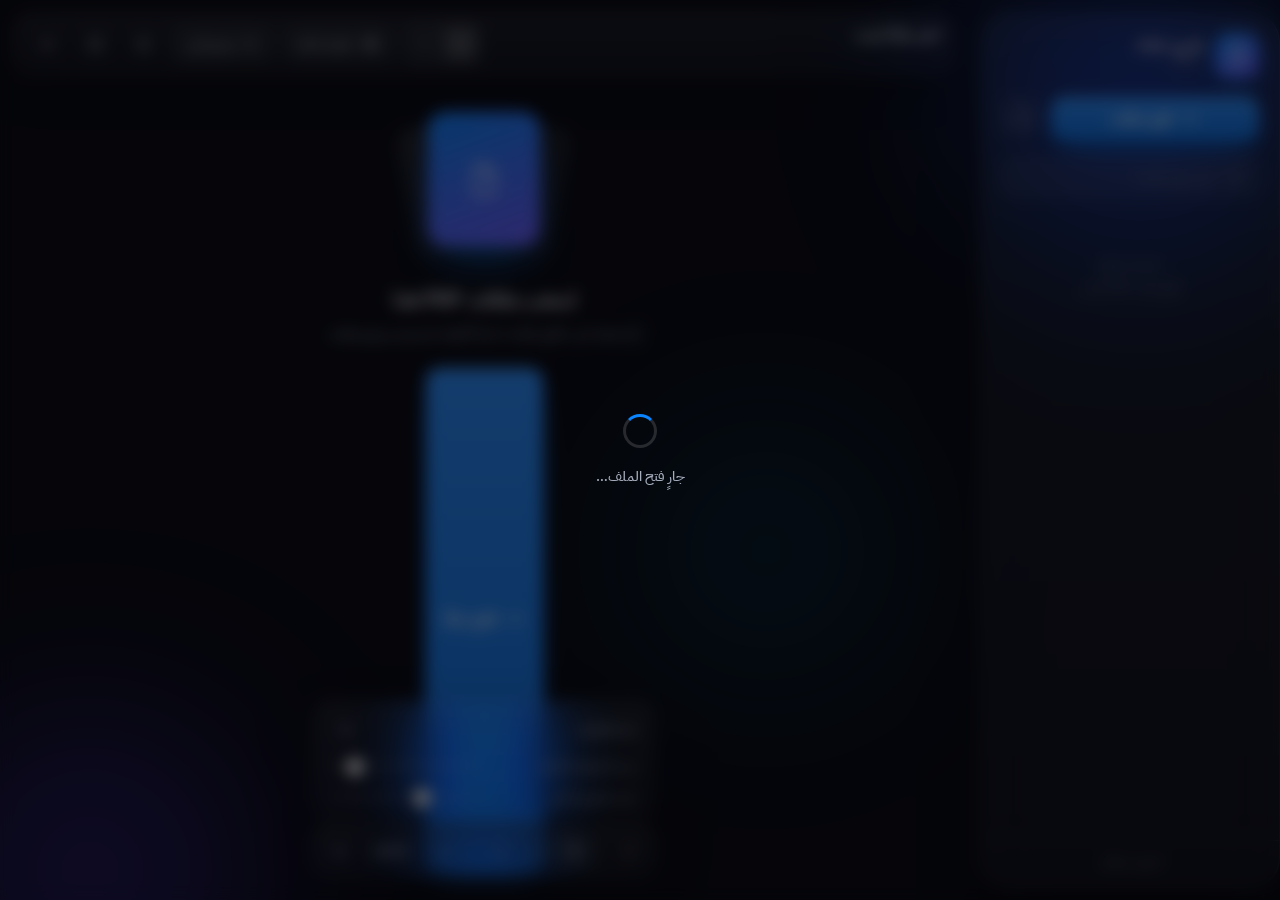
==== pdf-reader/index.html @ 6cddacda "feat: بناء قارئ PDF بتصميم iOS Co-authored-by: traeagent <traeagent@users.noreply.github.com>" ====
<!DOCTYPE html>
<html lang="ar" dir="rtl">
<head>
<meta charset="UTF-8" />
<meta name="viewport" content="width=device-width, initial-scale=1, viewport-fit=cover, maximum-scale=1" />
<meta name="theme-color" content="#05060a" />
<title>قارئ PDF</title>
<link rel="preconnect" href="https://fonts.googleapis.com" />
<link rel="preconnect" href="https://fonts.gstatic.com" crossorigin />
<link href="https://fonts.googleapis.com/css2?family=IBM+Plex+Sans+Arabic:wght@400;500;600;700&family=Inter:wght@400;500;600;700&display=swap" rel="stylesheet" />
<link rel="stylesheet" href="./styles.css" />
</head>
<body>

<div class="aurora" aria-hidden="true">
  <span class="a1"></span><span class="a2"></span><span class="a3"></span>
</div>

<div class="app" id="app">

  <!-- ============ SIDEBAR / LIBRARY ============ -->
  <aside class="sidebar glass" id="sidebar">
    <div class="side-head">
      <div class="brand">
        <div class="brand-logo" aria-hidden="true">
          <svg viewBox="0 0 24 24" fill="none"><path d="M7 3.5h6.2L18 8.3V20a1.5 1.5 0 0 1-1.5 1.5h-9A1.5 1.5 0 0 1 6 20V5a1.5 1.5 0 0 1 1-1.5Z" stroke="currentColor" stroke-width="1.5" stroke-linejoin="round"/><path d="M13 3.6V9h5.4" stroke="currentColor" stroke-width="1.5" stroke-linejoin="round"/></svg>
        </div>
        <div class="brand-txt">
          <strong>قارئ PDF</strong>
          <span>مكتبتك</span>
        </div>
      </div>
      <button class="icon-btn ghost only-mobile" id="closeSidebar" title="إغلاق">
        <svg viewBox="0 0 24 24"><path d="M6 6l12 12M18 6 6 18"/></svg>
      </button>
    </div>

    <div class="side-actions">
      <button class="btn primary" id="openBtn">
        <svg viewBox="0 0 24 24" class="i"><path d="M12 5v14M5 12h14"/></svg>
        <span>فتح ملفات</span>
      </button>
      <button class="icon-btn glass-btn" id="sampleBtn" title="ملف تجريبي">
        <svg viewBox="0 0 24 24"><path d="M12 3v3M12 18v3M4.2 4.2l2.1 2.1M17.7 17.7l2.1 2.1M3 12h3M18 12h3M4.2 19.8l2.1-2.1M17.7 6.3l2.1-2.1"/></svg>
      </button>
    </div>

    <div class="search glass-inset">
      <svg viewBox="0 0 24 24" class="i"><circle cx="11" cy="11" r="6.5"/><path d="m16 16 4 4"/></svg>
      <input id="searchInput" type="text" placeholder="ابحث في المكتبة" autocomplete="off" />
    </div>

    <div class="doc-list" id="docList"></div>

    <div class="side-foot">
      <span id="libCount">لا توجد ملفات</span>
    </div>
  </aside>

  <!-- ============ MAIN ============ -->
  <main class="main">
    <header class="topbar glass" id="topbar">
      <button class="icon-btn ghost only-mobile" id="menuBtn" title="المكتبة">
        <svg viewBox="0 0 24 24"><path d="M4 7h16M4 12h16M4 17h16"/></svg>
      </button>

      <div class="doc-head">
        <div class="doc-head-title" id="docTitle">اختر ملفًا للبدء</div>
        <div class="doc-head-sub" id="docSub">—</div>
      </div>

      <div class="top-actions">
        <div class="seg" role="group" aria-label="نمط العرض">
          <button class="seg-btn active" data-fit="width" title="ملء العرض">
            <svg viewBox="0 0 24 24"><path d="M4 8V5a1 1 0 0 1 1-1h3M20 8V5a1 1 0 0 0-1-1h-3M4 16v3a1 1 0 0 0 1 1h3M20 16v3a1 1 0 0 1-1 1h-3"/></svg>
          </button>
          <button class="seg-btn" data-fit="height" title="ملء الصفحة">
            <svg viewBox="0 0 24 24"><path d="M8 4H5a1 1 0 0 0-1 1v3M16 4h3a1 1 0 0 1 1 1v3M8 20H5a1 1 0 0 1-1-1v-3M16 20h3a1 1 0 0 0 1-1v-3"/></svg>
          </button>
        </div>

        <button class="pill-btn" id="darkPdfBtn" title="خلفية داكنة للملف">
          <svg viewBox="0 0 24 24" class="i"><path d="M12 3.5a8.5 8.5 0 1 0 0 17 8.5 8.5 0 0 0 0-17Z"/><path d="M12 3.5a8.5 8.5 0 0 0 0 17Z" fill="currentColor" stroke="none"/></svg>
          <span>خلفية داكنة</span>
        </button>

        <button class="pill-btn" id="nightBtn" title="وضع ليلي">
          <svg viewBox="0 0 24 24" class="i"><path d="M20 14.5A8 8 0 0 1 9.5 4a8 8 0 1 0 10.5 10.5Z"/></svg>
          <span>وضع ليلي</span>
        </button>

        <button class="icon-btn ghost" id="bookmarkBtn" title="إشارة مرجعية">
          <svg viewBox="0 0 24 24"><path d="M6 4.5h12v15l-6-4-6 4v-15Z"/></svg>
        </button>

        <button class="icon-btn ghost" id="panelBtn" title="الإشارات المرجعية">
          <svg viewBox="0 0 24 24"><path d="M6 4.5h12v15l-6-4-6 4v-15Z"/><path d="M4 4h2M18 4h2M4 20h2M18 20h2"/></svg>
        </button>

        <button class="icon-btn ghost" id="closeDocBtn" title="إغلاق الملف">
          <svg viewBox="0 0 24 24"><path d="M6 6l12 12M18 6 6 18"/></svg>
        </button>
      </div>
    </header>

    <section class="stage" id="stage">
      <!-- Empty state -->
      <div class="empty" id="emptyState">
        <div class="empty-art">
          <div class="glass-card c1"></div>
          <div class="glass-card c2"></div>
          <div class="glass-card c3">
            <svg viewBox="0 0 24 24"><path d="M7 3.5h6.2L18 8.3V20a1.5 1.5 0 0 1-1.5 1.5h-9A1.5 1.5 0 0 1 6 20V5a1.5 1.5 0 0 1 1-1.5Z" stroke-width="1.4" stroke-linejoin="round"/><path d="M13 3.6V9h5.4" stroke-width="1.4" stroke-linejoin="round"/></svg>
          </div>
        </div>
        <h2>اسحب ملفات PDF هنا</h2>
        <p>أو اضغط على «فتح ملفات» لتبدأ القراءة بتصميم مريح ونظيف</p>
        <button class="btn primary" id="emptyOpenBtn">
          <svg viewBox="0 0 24 24" class="i"><path d="M12 5v14M5 12h14"/></svg>
          <span>افتح ملفًا</span>
        </button>
      </div>

      <div class="pages" id="pages"></div>
    </section>

    <!-- Floating page bar -->
    <div class="pagebar glass" id="pageBar" hidden>
      <button class="icon-btn" id="prevBtn" title="السابق">
        <svg viewBox="0 0 24 24"><path d="M15 6l-6 6 6 6"/></svg>
      </button>
      <div class="page-input">
        <input id="pageInput" type="text" inputmode="numeric" value="1" />
        <span id="pageTotal">/ 1</span>
      </div>
      <button class="icon-btn" id="nextBtn" title="التالي">
        <svg viewBox="0 0 24 24"><path d="M9 6l6 6-6 6"/></svg>
      </button>
      <div class="divider"></div>
      <button class="icon-btn" id="zoomOutBtn" title="تصغير">
        <svg viewBox="0 0 24 24"><path d="M5 12h14"/></svg>
      </button>
      <button class="zoom-label" id="zoomLabel" title="إعادة الضبط">100%</button>
      <button class="icon-btn" id="zoomInBtn" title="تكبير">
        <svg viewBox="0 0 24 24"><path d="M12 5v14M5 12h14"/></svg>
      </button>
    </div>

    <!-- Reading comfort controls -->
    <div class="comfort glass" id="comfort" hidden>
      <div class="comfort-head">
        <span>راحة القراءة</span>
        <button class="icon-btn ghost" id="closeComfort" title="إغلاق" style="width:28px;height:28px">
          <svg viewBox="0 0 24 24"><path d="M6 6l12 12M18 6 6 18"/></svg>
        </button>
      </div>
      <div class="comfort-row">
        <span>شدة الخلفية الداكنة</span>
        <input type="range" id="darkRange" min="0" max="100" value="88" />
      </div>
      <div class="comfort-row">
        <span>دفء الوضع الليلي</span>
        <input type="range" id="warmRange" min="0" max="100" value="35" />
      </div>
    </div>
  </main>

  <!-- ============ MARKS PANEL ============ -->
  <aside class="panel glass" id="panel">
    <div class="panel-head">
      <div class="tabs">
        <button class="tab active" data-tab="bookmarks">
          <svg viewBox="0 0 24 24" class="i"><path d="M6 4.5h12v15l-6-4-6 4v-15Z"/></svg><span>الإشارات</span>
        </button>
        <button class="tab" data-tab="highlights">
          <svg viewBox="0 0 24 24" class="i"><path d="M4 20h16M7 16l9-9-3-3-9 9v3h3Z"/></svg><span>التظليل</span>
        </button>
      </div>
      <button class="icon-btn ghost" id="closePanel" title="إغلاق">
        <svg viewBox="0 0 24 24"><path d="M6 6l12 12M18 6 6 18"/></svg>
      </button>
    </div>
    <div class="panel-body" id="panelBody"></div>
  </aside>

</div>

<!-- Selection action bubble -->
<div class="selection-menu glass" id="selectionMenu" hidden>
  <div class="swatches" id="swatches"></div>
  <button class="sm-action" id="smHighlight">تظليل</button>
  <button class="sm-action" id="smCopy">نسخ</button>
</div>

<input type="file" id="fileInput" accept="application/pdf,.pdf" multiple hidden />

<div class="toast" id="toast" hidden></div>

<div class="scrim" id="scrim" hidden></div>

<!-- ============ LOADING ============ -->
<div class="loader" id="loader" hidden>
  <div class="spinner"></div>
  <span id="loaderText">جارٍ فتح الملف…</span>
</div>

<script src="./vendor/pdf.min.js"></script>
<script type="module" src="./js/app.js"></script>
</body>
</html>
---- pdf-reader/styles.css ----
/* ============================================================
   قارئ PDF — تصميم دارك بأسلوب iOS (Liquid Glass)
   ============================================================ */

:root{
  --bg:#05060a;
  --bg-soft:#0a0c12;

  --glass:rgba(255,255,255,.055);
  --glass-2:rgba(255,255,255,.085);
  --glass-3:rgba(255,255,255,.12);
  --stroke:rgba(255,255,255,.09);
  --stroke-2:rgba(255,255,255,.16);

  --text:#f3f5f9;
  --text-2:#a6adbc;
  --text-3:#6d7484;

  --accent:#0a84ff;
  --accent-2:#6a5cff;
  --accent-soft:rgba(10,132,255,.16);

  --r-xl:30px;
  --r-lg:22px;
  --r-md:16px;
  --r-sm:11px;

  --shadow-lg:0 30px 70px -20px rgba(0,0,0,.75);
  --shadow-md:0 18px 44px -16px rgba(0,0,0,.7);
  --shadow-sm:0 8px 22px -10px rgba(0,0,0,.6);

  --ui:"IBM Plex Sans Arabic","SF Arabic","Inter",-apple-system,BlinkMacSystemFont,"Segoe UI",system-ui,sans-serif;

  --ease:cubic-bezier(.32,.72,0,1);
}

*{box-sizing:border-box;margin:0;padding:0}
html,body{height:100%}
body{
  font-family:var(--ui);
  color:var(--text);
  background:var(--bg);
  overflow:hidden;
  -webkit-font-smoothing:antialiased;
  text-rendering:optimizeLegibility;
}
button{font-family:inherit;color:inherit;border:0;background:none;cursor:pointer}
input{font-family:inherit}
svg{width:20px;height:20px;fill:none;stroke:currentColor;stroke-width:1.8;stroke-linecap:round;stroke-linejoin:round}

/* ---------- ambient aurora ---------- */
.aurora{position:fixed;inset:0;z-index:0;overflow:hidden;pointer-events:none}
.aurora span{position:absolute;border-radius:50%;filter:blur(90px);opacity:.5}
.aurora .a1{width:520px;height:520px;top:-180px;right:-120px;background:radial-gradient(circle,#1d5cff,transparent 65%)}
.aurora .a2{width:460px;height:460px;bottom:-200px;left:-140px;background:radial-gradient(circle,#5a3bff,transparent 65%)}
.aurora .a3{width:380px;height:380px;top:40%;left:45%;background:radial-gradient(circle,#00c2ff,transparent 68%);opacity:.22}

/* ---------- glass primitives ---------- */
.glass{
  background:linear-gradient(180deg,rgba(255,255,255,.075),rgba(255,255,255,.035));
  -webkit-backdrop-filter:blur(34px) saturate(180%);
  backdrop-filter:blur(34px) saturate(180%);
  border:1px solid var(--stroke);
}
.glass-inset{
  background:rgba(255,255,255,.05);
  border:1px solid var(--stroke);
}

/* ---------- app shell ---------- */
.app{
  position:relative;z-index:1;
  display:grid;
  grid-template-columns:312px 1fr 0px;
  height:100dvh;
  gap:0;
  transition:grid-template-columns .5s var(--ease);
}
.app.panel-open{grid-template-columns:312px 1fr 340px}

/* ============ SIDEBAR ============ */
.sidebar{
  display:flex;flex-direction:column;
  margin:12px 0 12px 12px;
  border-radius:var(--r-xl);
  box-shadow:var(--shadow-lg);
  overflow:hidden;
  min-height:0;
}
.side-head{display:flex;align-items:center;justify-content:space-between;padding:20px 20px 12px}
.brand{display:flex;align-items:center;gap:12px}
.brand-logo{
  width:44px;height:44px;border-radius:14px;display:grid;place-items:center;
  background:linear-gradient(150deg,var(--accent),var(--accent-2));
  box-shadow:0 10px 24px -8px rgba(10,132,255,.7), inset 0 1px 0 rgba(255,255,255,.35);
  color:#fff;flex:none;
}
.brand-logo svg{width:24px;height:24px;stroke-width:1.6}
.brand-txt{display:flex;flex-direction:column;line-height:1.15}
.brand-txt strong{font-size:16px;font-weight:600;letter-spacing:.2px}
.brand-txt span{font-size:12px;color:var(--text-3);margin-top:2px}

.side-actions{display:flex;gap:10px;padding:8px 20px 12px}
.btn{
  display:inline-flex;align-items:center;justify-content:center;gap:9px;
  height:44px;padding:0 18px;border-radius:14px;font-size:14.5px;font-weight:600;
  transition:transform .18s var(--ease),filter .18s var(--ease),background .18s;
  white-space:nowrap;
}
.btn .i{width:18px;height:18px;stroke-width:2.1}
.btn.primary{
  flex:1;color:#fff;
  background:linear-gradient(180deg,#2a90ff,#0a6fe0);
  box-shadow:0 12px 26px -12px rgba(10,132,255,.9), inset 0 1px 0 rgba(255,255,255,.35);
}
.btn.primary:hover{filter:brightness(1.08)}
.btn.primary:active{transform:scale(.97)}
.icon-btn{
  width:40px;height:40px;border-radius:12px;display:grid;place-items:center;flex:none;
  color:var(--text-2);transition:background .18s,color .18s,transform .18s var(--ease);
}
.icon-btn svg{width:19px;height:19px}
.icon-btn:hover{background:var(--glass-2);color:var(--text)}
.icon-btn:active{transform:scale(.92)}
.icon-btn.ghost{color:var(--text-2)}
.icon-btn.on{background:var(--glass-2)}
.icon-btn.on svg{fill:currentColor}
.glass-btn{background:var(--glass);border:1px solid var(--stroke)}

.search{
  display:flex;align-items:center;gap:10px;
  margin:2px 20px 12px;height:42px;padding:0 14px;border-radius:14px;
  color:var(--text-3);
}
.search svg{width:18px;height:18px;flex:none}
.search input{
  flex:1;background:none;border:0;outline:none;color:var(--text);font-size:14px;
}
.search input::placeholder{color:var(--text-3)}

.doc-list{flex:1;overflow-y:auto;padding:4px 12px 12px;min-height:0}
.lib-empty{
  text-align:center;color:var(--text-3);font-size:13px;
  padding:40px 20px;line-height:1.8;
}
.doc-item{
  display:flex;gap:12px;align-items:center;
  padding:10px;border-radius:16px;cursor:pointer;position:relative;
  transition:background .18s var(--ease);
}
.doc-item:hover{background:var(--glass)}
.doc-item.active{background:var(--accent-soft);box-shadow:inset 0 0 0 1px rgba(10,132,255,.35)}
.doc-thumb{
  width:46px;height:60px;border-radius:9px;flex:none;overflow:hidden;
  background:#14171e;border:1px solid var(--stroke);
  display:grid;place-items:center;color:var(--text-3);
  box-shadow:var(--shadow-sm);
}
.doc-thumb img{width:100%;height:100%;object-fit:cover;display:block}
.doc-thumb svg{width:20px;height:20px}
.doc-meta{flex:1;min-width:0}
.doc-name{
  font-size:13.5px;font-weight:600;line-height:1.35;
  display:-webkit-box;-webkit-line-clamp:2;-webkit-box-orient:vertical;overflow:hidden;
  word-break:break-word;
}
.doc-sub{font-size:11.5px;color:var(--text-3);margin-top:3px;display:flex;gap:8px}
.doc-del{
  width:30px;height:30px;border-radius:9px;display:grid;place-items:center;
  color:var(--text-3);opacity:0;transition:opacity .18s,background .18s,color .18s;flex:none;
}
.doc-del svg{width:16px;height:16px}
.doc-item:hover .doc-del{opacity:1}
.doc-del:hover{background:rgba(255,69,58,.16);color:#ff6b61}

.side-foot{
  padding:12px 20px 16px;border-top:1px solid var(--stroke);
  font-size:12px;color:var(--text-3);text-align:center;
}

/* ============ MAIN ============ */
.main{position:relative;display:flex;flex-direction:column;min-width:0;min-height:0}

.topbar{
  display:flex;align-items:center;gap:14px;
  margin:12px 12px 0;padding:10px 14px;border-radius:var(--r-lg);
  box-shadow:var(--shadow-md);
}
.doc-head{flex:1;min-width:0}
.doc-head-title{
  font-size:14.5px;font-weight:600;white-space:nowrap;overflow:hidden;text-overflow:ellipsis;
}
.doc-head-sub{font-size:11.5px;color:var(--text-3);margin-top:2px}
.top-actions{display:flex;align-items:center;gap:8px}

.seg{
  display:flex;gap:2px;padding:3px;border-radius:12px;
  background:rgba(255,255,255,.05);border:1px solid var(--stroke);
}
.seg-btn{
  width:34px;height:34px;border-radius:9px;display:grid;place-items:center;color:var(--text-3);
  transition:background .2s var(--ease),color .2s;
}
.seg-btn svg{width:17px;height:17px}
.seg-btn:hover{color:var(--text)}
.seg-btn.active{background:var(--glass-3);color:var(--text);box-shadow:inset 0 1px 0 rgba(255,255,255,.15)}

.pill-btn{
  display:inline-flex;align-items:center;gap:8px;height:36px;padding:0 14px;border-radius:12px;
  font-size:13px;font-weight:600;color:var(--text-2);
  background:rgba(255,255,255,.05);border:1px solid var(--stroke);
  transition:all .2s var(--ease);white-space:nowrap;
}
.pill-btn .i{width:16px;height:16px}
.pill-btn:hover{color:var(--text);background:var(--glass-2)}
.pill-btn.on{
  color:#fff;background:linear-gradient(180deg,#2a90ff,#0a6fe0);
  border-color:transparent;box-shadow:0 10px 22px -10px rgba(10,132,255,.9);
}

/* ============ STAGE ============ */
.stage{
  flex:1;position:relative;overflow-y:auto;overflow-x:hidden;
  padding:22px 24px 120px;
  scroll-behavior:smooth;
  min-height:0;
}
.stage::-webkit-scrollbar{width:12px}
.stage::-webkit-scrollbar-thumb{background:rgba(255,255,255,.12);border:4px solid transparent;background-clip:content-box;border-radius:8px}
.stage::-webkit-scrollbar-thumb:hover{background:rgba(255,255,255,.2);background-clip:content-box}

/* empty */
.empty{
  position:absolute;inset:0;display:flex;flex-direction:column;align-items:center;justify-content:center;
  gap:8px;text-align:center;padding:30px;pointer-events:none;
}
.empty .empty-art{position:relative;width:180px;height:150px;margin-bottom:12px}
.glass-card{position:absolute;border-radius:18px;border:1px solid var(--stroke-2)}
.empty-art .c1{width:110px;height:130px;left:12px;top:14px;transform:rotate(-11deg);background:linear-gradient(180deg,rgba(255,255,255,.10),rgba(255,255,255,.03));backdrop-filter:blur(10px)}
.empty-art .c2{width:110px;height:130px;right:12px;top:14px;transform:rotate(11deg);background:linear-gradient(180deg,rgba(255,255,255,.07),rgba(255,255,255,.02));backdrop-filter:blur(10px)}
.empty-art .c3{
  width:112px;height:134px;left:50%;top:6px;margin-left:-56px;
  display:grid;place-items:center;color:#fff;
  background:linear-gradient(160deg,var(--accent),var(--accent-2));
  box-shadow:0 20px 40px -14px rgba(10,132,255,.75);
}
.empty-art .c3 svg{width:38px;height:38px;stroke-width:1.4}
.empty h2{font-size:20px;font-weight:700;margin-top:8px}
.empty p{font-size:14px;color:var(--text-2);max-width:340px;line-height:1.7}
.empty .btn{pointer-events:auto;margin-top:14px}
.empty.dragover .empty-art{transform:scale(1.05)}
.stage.dragover::after{
  content:"أفلت الملفات للفتح";position:absolute;inset:12px;border-radius:26px;
  border:2px dashed rgba(10,132,255,.6);background:rgba(10,132,255,.08);
  display:grid;place-items:center;font-size:17px;font-weight:700;color:#7fbaff;z-index:5;
}

/* pages */
.pages{display:flex;flex-direction:column;align-items:center;gap:26px}

.page{
  position:relative;
  border-radius:14px;
  background:#fff;
  box-shadow:0 24px 60px -18px rgba(0,0,0,.85), 0 2px 0 rgba(255,255,255,.04);
  overflow:hidden;
  transition:filter .4s var(--ease), box-shadow .3s;
}
.page.dark-mode{background:#0d0f14}
.page-canvas-wrap{position:absolute;inset:0;transition:filter .35s var(--ease),background .35s}
.page.dark-mode .page-canvas-wrap{
  filter:invert(1) hue-rotate(180deg) brightness(1.02) contrast(.96);
}
.page.night .page-canvas-wrap{
  filter:none;
}
.page canvas{display:block;width:100%;height:100%}
.page-placeholder{
  position:absolute;inset:0;display:grid;place-items:center;color:#8b94a6;
  background:linear-gradient(180deg,#10131a,#0b0e14);
}
.page-placeholder .spinner{width:26px;height:26px;border-width:2.5px}

.textLayer{
  position:absolute;inset:0;overflow:hidden;line-height:1;
  text-size-adjust:none;-moz-text-size-adjust:none;
  forced-color-adjust:none;opacity:.999;
  z-index:2;
}
.textLayer span,.textLayer br{
  color:transparent;position:absolute;white-space:pre;cursor:text;
  transform-origin:0 0;
}
.textLayer ::selection{background:rgba(10,132,255,.55)}
.textLayer ::-moz-selection{background:rgba(10,132,255,.55)}

.hlLayer{position:absolute;inset:0;z-index:1;pointer-events:none}
.hl{position:absolute;border-radius:2px;mix-blend-mode:multiply;opacity:.42;transition:opacity .3s}
.page.dark-mode .hl{mix-blend-mode:screen;opacity:.34}
.hl.flash{animation:hlflash 1.3s var(--ease)}
@keyframes hlflash{0%,100%{opacity:.42}25%,60%{opacity:.95}}

/* ============ PAGE BAR ============ */
.pagebar{
  position:absolute;bottom:22px;left:50%;transform:translateX(-50%);
  display:flex;align-items:center;gap:6px;padding:7px;border-radius:18px;
  box-shadow:var(--shadow-lg);z-index:20;
}
.pagebar.slide{animation:slideUp .5s var(--ease)}
@keyframes slideUp{from{opacity:0;transform:translate(-50%,26px)}to{opacity:1;transform:translate(-50%,0)}}
.pagebar .icon-btn{width:38px;height:38px;border-radius:12px;color:var(--text-2)}
.pagebar .icon-btn:hover{background:var(--glass-2)}
.page-input{display:flex;align-items:center;gap:4px;padding:0 8px;font-size:14px;color:var(--text-3)}
.page-input input{
  width:42px;text-align:center;background:rgba(255,255,255,.06);border:1px solid var(--stroke);
  border-radius:9px;height:32px;color:var(--text);font-size:14px;font-weight:600;outline:none;
}
.page-input input:focus{border-color:rgba(10,132,255,.7);background:rgba(10,132,255,.12)}
.pagebar .divider{width:1px;height:22px;background:var(--stroke);margin:0 4px}
.zoom-label{
  min-width:52px;height:34px;border-radius:10px;font-size:13px;font-weight:600;color:var(--text-2);
  transition:background .18s,color .18s;
}
.zoom-label:hover{background:var(--glass-2);color:var(--text)}

/* ============ COMFORT ============ */
.comfort{
  position:absolute;bottom:78px;left:50%;transform:translateX(-50%);
  width:340px;padding:14px 16px;border-radius:18px;box-shadow:var(--shadow-lg);z-index:19;
  display:flex;flex-direction:column;gap:12px;
  animation:slideUp .4s var(--ease);
}
.comfort-head{display:flex;align-items:center;justify-content:space-between;font-size:12.5px;font-weight:600;color:var(--text-2);margin-bottom:2px}
.comfort-row{display:flex;align-items:center;gap:12px;font-size:12.5px;color:var(--text-2)}
.comfort-row span{white-space:nowrap;min-width:150px}
input[type=range]{
  -webkit-appearance:none;appearance:none;flex:1;height:5px;border-radius:5px;
  background:rgba(255,255,255,.14);outline:none;
}
input[type=range]::-webkit-slider-thumb{
  -webkit-appearance:none;width:18px;height:18px;border-radius:50%;
  background:#fff;box-shadow:0 2px 8px rgba(0,0,0,.5);cursor:pointer;
}

/* ============ PANEL ============ */
.panel{
  margin:12px 12px 12px 0;border-radius:var(--r-xl);box-shadow:var(--shadow-lg);
  display:flex;flex-direction:column;overflow:hidden;
  opacity:0;pointer-events:none;transform:translateX(20px);
  transition:opacity .4s var(--ease),transform .45s var(--ease);
  min-height:0;
}
.app.panel-open .panel{opacity:1;pointer-events:auto;transform:none}
.panel-head{display:flex;align-items:center;gap:10px;padding:18px 16px 12px}
.tabs{display:flex;gap:4px;flex:1;padding:4px;border-radius:14px;background:rgba(255,255,255,.05);border:1px solid var(--stroke)}
.tab{
  flex:1;display:flex;align-items:center;justify-content:center;gap:7px;height:36px;border-radius:10px;
  font-size:13px;font-weight:600;color:var(--text-3);transition:all .22s var(--ease);
}
.tab .i{width:15px;height:15px}
.tab.active{background:var(--glass-3);color:var(--text);box-shadow:inset 0 1px 0 rgba(255,255,255,.15)}
.panel-body{flex:1;overflow-y:auto;padding:4px 12px 14px;min-height:0}
.panel-empty{text-align:center;color:var(--text-3);font-size:13px;padding:46px 20px;line-height:1.9}
.mark-item{
  display:flex;gap:12px;padding:12px;border-radius:15px;cursor:pointer;position:relative;
  transition:background .18s var(--ease);
}
.mark-item:hover{background:var(--glass)}
.mark-badge{
  width:40px;height:40px;border-radius:12px;flex:none;display:grid;place-items:center;
  background:rgba(255,255,255,.06);border:1px solid var(--stroke);color:var(--text-2);
}
.mark-badge svg{width:17px;height:17px}
.mark-badge.dot{border-radius:12px}
.mark-body{flex:1;min-width:0}
.mark-title{font-size:13px;font-weight:600}
.mark-text{font-size:12px;color:var(--text-2);margin-top:3px;line-height:1.55;
  display:-webkit-box;-webkit-line-clamp:3;-webkit-box-orient:vertical;overflow:hidden}
.mark-sub{font-size:11px;color:var(--text-3);margin-top:5px}
.mark-del{position:absolute;top:10px;left:10px;width:28px;height:28px;border-radius:9px;display:grid;place-items:center;color:var(--text-3);opacity:0;transition:.18s}
.mark-item:hover .mark-del{opacity:1}
.mark-del:hover{background:rgba(255,69,58,.16);color:#ff6b61}
.mark-del svg{width:15px;height:15px}

/* ============ SELECTION MENU ============ */
.selection-menu{
  position:fixed;z-index:50;display:flex;align-items:center;gap:6px;
  padding:7px;border-radius:16px;box-shadow:var(--shadow-lg);
  animation:pop .22s var(--ease);
}
@keyframes pop{from{opacity:0;transform:scale(.9)}to{opacity:1;transform:scale(1)}}
.swatches{display:flex;gap:6px;padding:0 4px}
.swatch{width:24px;height:24px;border-radius:50%;border:2px solid transparent;transition:transform .18s var(--ease)}
.swatch:hover{transform:scale(1.14)}
.swatch.sel{border-color:#fff;box-shadow:0 0 0 2px rgba(0,0,0,.35)}
.sm-action{
  height:34px;padding:0 13px;border-radius:11px;font-size:13px;font-weight:600;color:var(--text);
  background:var(--glass-2);transition:background .18s;
}
.sm-action:hover{background:var(--glass-3)}
.sm-action.primary{color:#fff;background:linear-gradient(180deg,#2a90ff,#0a6fe0)}

/* ============ TOAST / LOADER / SCRIM ============ */
.toast{
  position:fixed;bottom:28px;left:50%;transform:translateX(-50%) translateY(12px);
  padding:12px 20px;border-radius:14px;font-size:13.5px;font-weight:600;z-index:80;
  background:rgba(28,30,38,.92);border:1px solid var(--stroke-2);
  -webkit-backdrop-filter:blur(24px);backdrop-filter:blur(24px);
  box-shadow:var(--shadow-lg);opacity:0;transition:opacity .3s,transform .3s var(--ease);
}
.toast.show{opacity:1;transform:translateX(-50%)}
.loader{
  position:fixed;inset:0;z-index:90;display:flex;flex-direction:column;align-items:center;justify-content:center;gap:18px;
  background:rgba(5,6,10,.6);-webkit-backdrop-filter:blur(8px);backdrop-filter:blur(8px);
}
.loader span{font-size:14px;color:var(--text-2);font-weight:500}
.spinner{
  width:34px;height:34px;border-radius:50%;
  border:3px solid rgba(255,255,255,.14);border-top-color:var(--accent);
  animation:spin .8s linear infinite;
}
@keyframes spin{to{transform:rotate(360deg)}}
.scrim{position:fixed;inset:0;z-index:30;background:rgba(0,0,0,.5);-webkit-backdrop-filter:blur(2px);backdrop-filter:blur(2px)}
@media (min-width:1081px){.scrim{display:none!important}}

/* ============ RESPONSIVE ============ */
.only-mobile{display:none}

@media (max-width:1080px){
  .app{grid-template-columns:1fr}
  .app.panel-open{grid-template-columns:1fr}
  .sidebar{
    position:fixed;z-index:60;top:0;bottom:0;right:0;width:300px;margin:12px;
    transform:translateX(110%);transition:transform .45s var(--ease);
  }
  .app.side-open .sidebar{transform:none}
  .panel{
    position:fixed;z-index:60;top:0;bottom:0;left:0;width:320px;margin:12px;
    transform:translateX(-110%);
  }
  .app.panel-open .panel{transform:none;opacity:1;pointer-events:auto}
  .only-mobile{display:grid}
  .pill-btn span{display:none}
  .pill-btn{padding:0 10px}
  .stage{padding:16px 12px 130px}
}
@media (max-width:640px){
  .doc-head-sub{display:none}
  .topbar{gap:8px;padding:8px 10px}
  .comfort{width:calc(100vw - 24px)}
  .empty h2{font-size:18px}
  .comfort-row span{min-width:120px;font-size:12px}
}
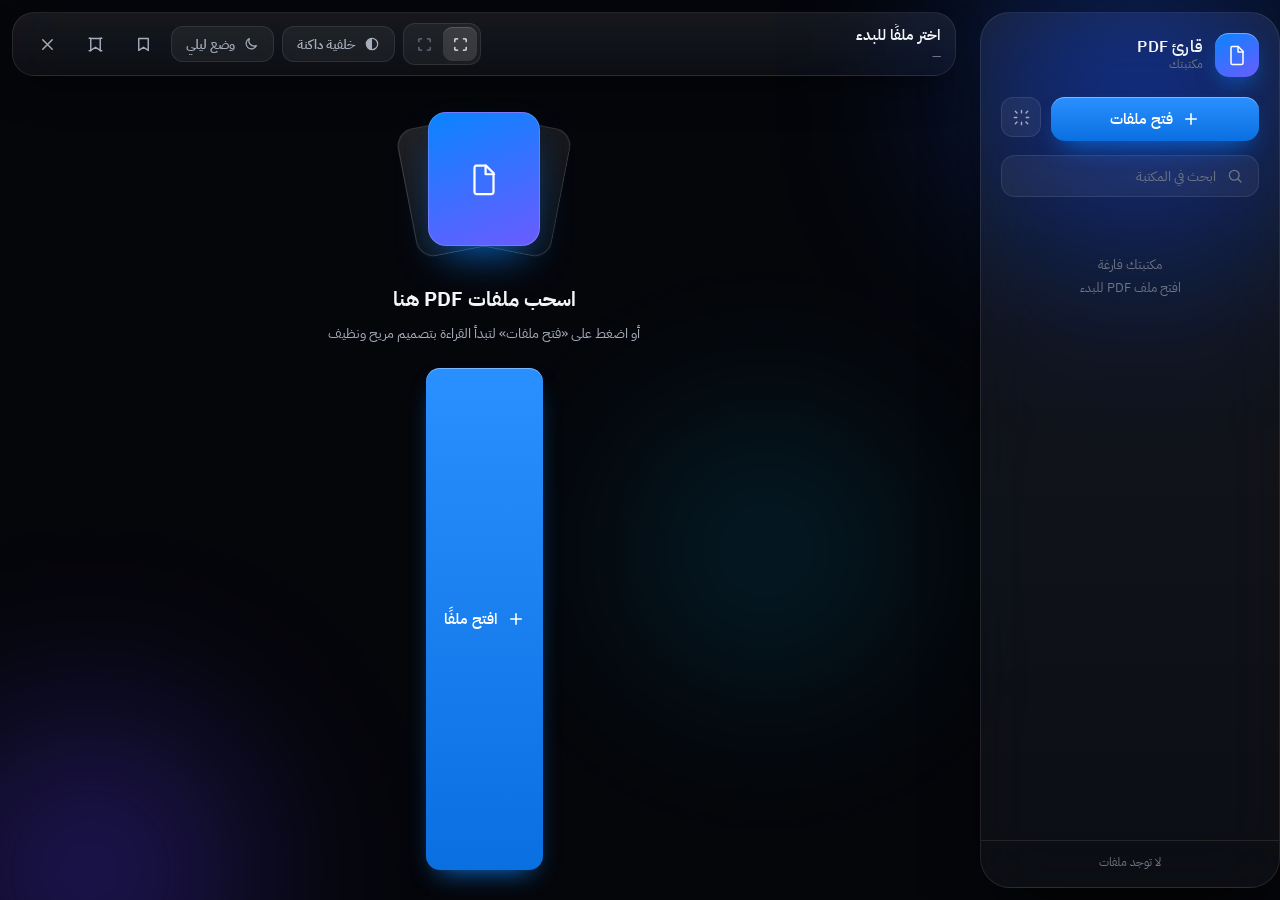
==== commit 8ac8c681: "feat: بناء قارئ PDF بتصميم iOS Co-authored-by: traeagent <traeagent@users.noreply.github.com>" ====
--- a/pdf-reader/index.html
+++ b/pdf-reader/index.html
@@ -36,10 +36,11 @@
     </div>
 
     <div class="side-actions">
-      <button class="btn primary" id="openBtn">
+      <label class="btn primary file-btn" id="openBtn">
         <svg viewBox="0 0 24 24" class="i"><path d="M12 5v14M5 12h14"/></svg>
         <span>فتح ملفات</span>
-      </button>
+        <input type="file" class="file-input" accept="application/pdf,.pdf" multiple />
+      </label>
       <button class="icon-btn glass-btn" id="sampleBtn" title="ملف تجريبي">
         <svg viewBox="0 0 24 24"><path d="M12 3v3M12 18v3M4.2 4.2l2.1 2.1M17.7 17.7l2.1 2.1M3 12h3M18 12h3M4.2 19.8l2.1-2.1M17.7 6.3l2.1-2.1"/></svg>
       </button>
@@ -115,10 +116,11 @@
         </div>
         <h2>اسحب ملفات PDF هنا</h2>
         <p>أو اضغط على «فتح ملفات» لتبدأ القراءة بتصميم مريح ونظيف</p>
-        <button class="btn primary" id="emptyOpenBtn">
+        <label class="btn primary file-btn" id="emptyOpenBtn">
           <svg viewBox="0 0 24 24" class="i"><path d="M12 5v14M5 12h14"/></svg>
           <span>افتح ملفًا</span>
-        </button>
+          <input type="file" class="file-input" accept="application/pdf,.pdf" multiple />
+        </label>
       </div>
 
       <div class="pages" id="pages"></div>
@@ -192,8 +194,6 @@
   <button class="sm-action" id="smCopy">نسخ</button>
 </div>
 
-<input type="file" id="fileInput" accept="application/pdf,.pdf" multiple hidden />
-
 <div class="toast" id="toast" hidden></div>
 
 <div class="scrim" id="scrim" hidden></div>
--- a/pdf-reader/styles.css
+++ b/pdf-reader/styles.css
@@ -35,6 +35,8 @@
 }
 
 *{box-sizing:border-box;margin:0;padding:0}
+/* مهم: قاعدة المصمّم (display) تتغلّب على خاصية hidden، لذا نفرض الإخفاء */
+[hidden]{display:none!important}
 html,body{height:100%}
 body{
   font-family:var(--ui);
@@ -115,6 +117,13 @@
 }
 .btn.primary:hover{filter:brightness(1.08)}
 .btn.primary:active{transform:scale(.97)}
+
+/* زرّ فتح الملفات: مُدخل ملفات شفاف يغطّي الزر لضمان فتح نافذة الاختيار في كل البيئات */
+.file-btn{position:relative;overflow:hidden}
+.file-btn .file-input{
+  position:absolute;inset:0;width:100%;height:100%;
+  opacity:0;cursor:pointer;font-size:0;
+}
 .icon-btn{
   width:40px;height:40px;border-radius:12px;display:grid;place-items:center;flex:none;
   color:var(--text-2);transition:background .18s,color .18s,transform .18s var(--ease);
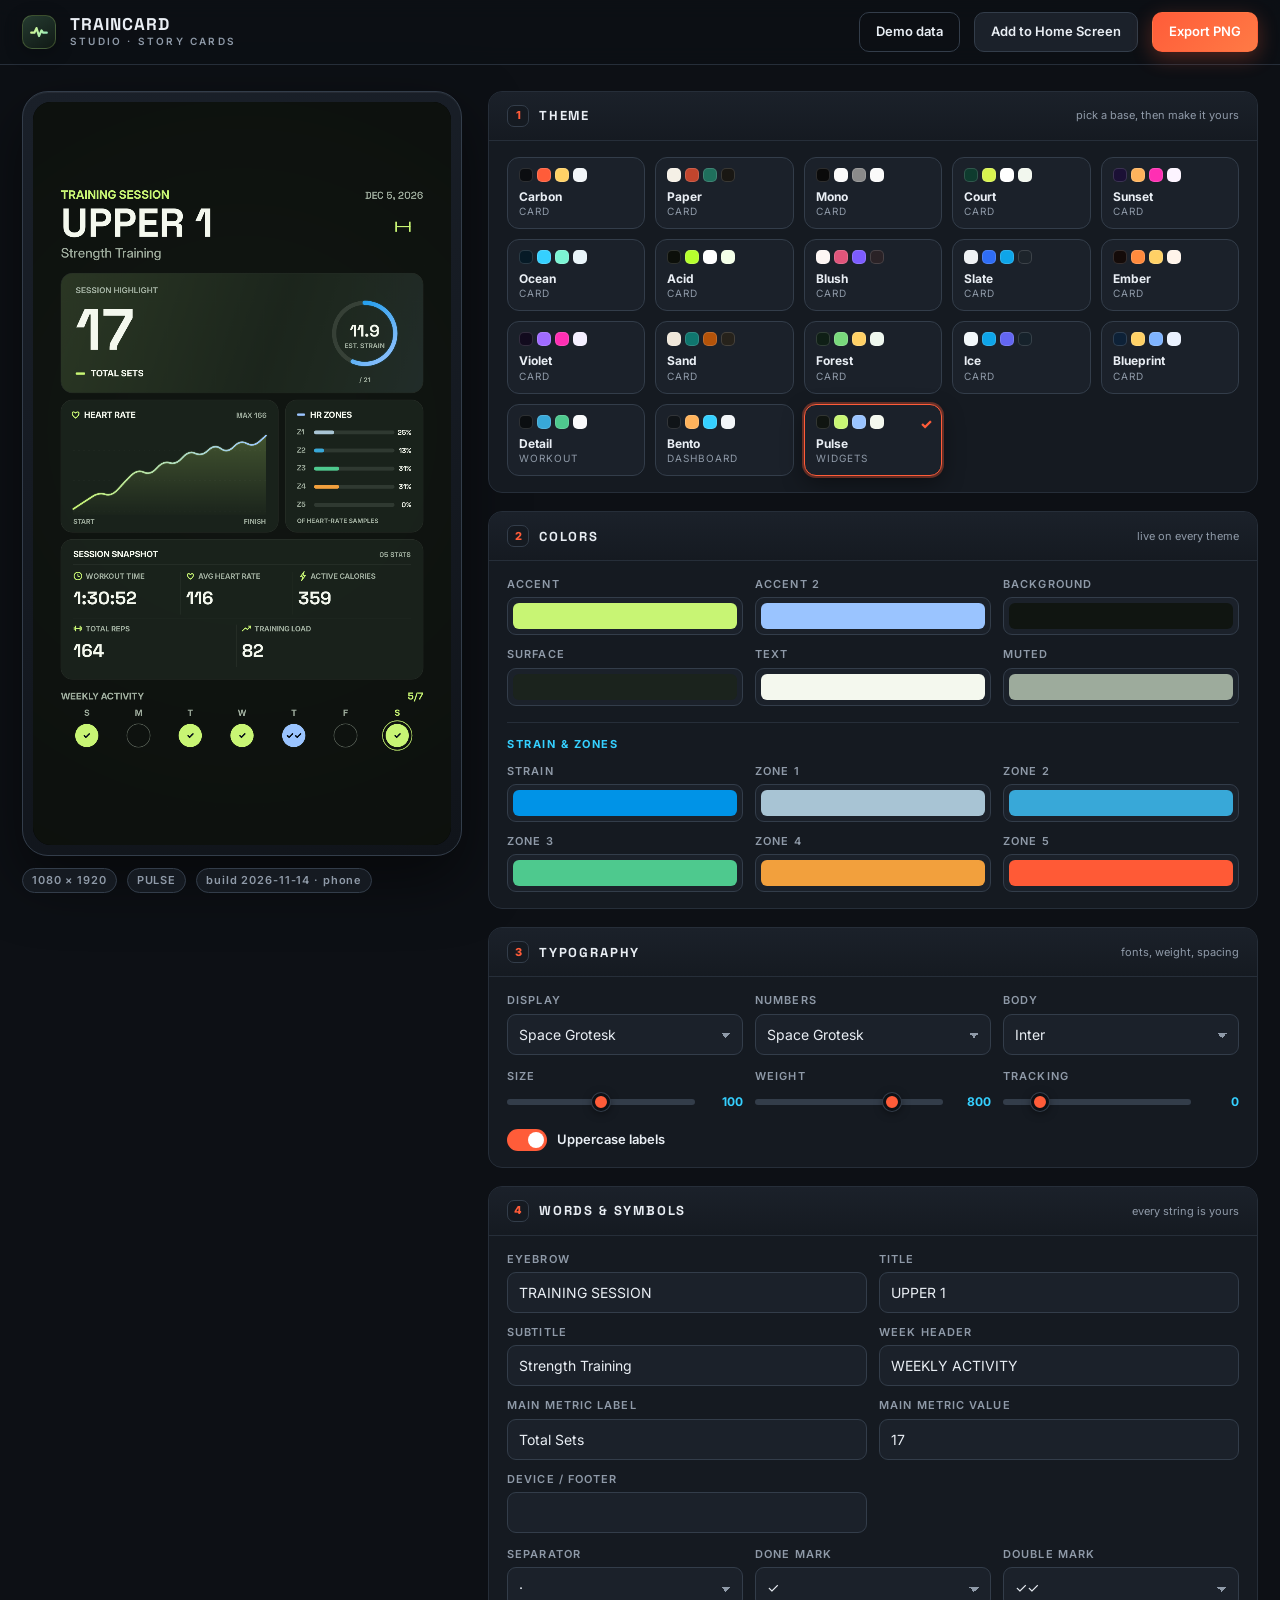
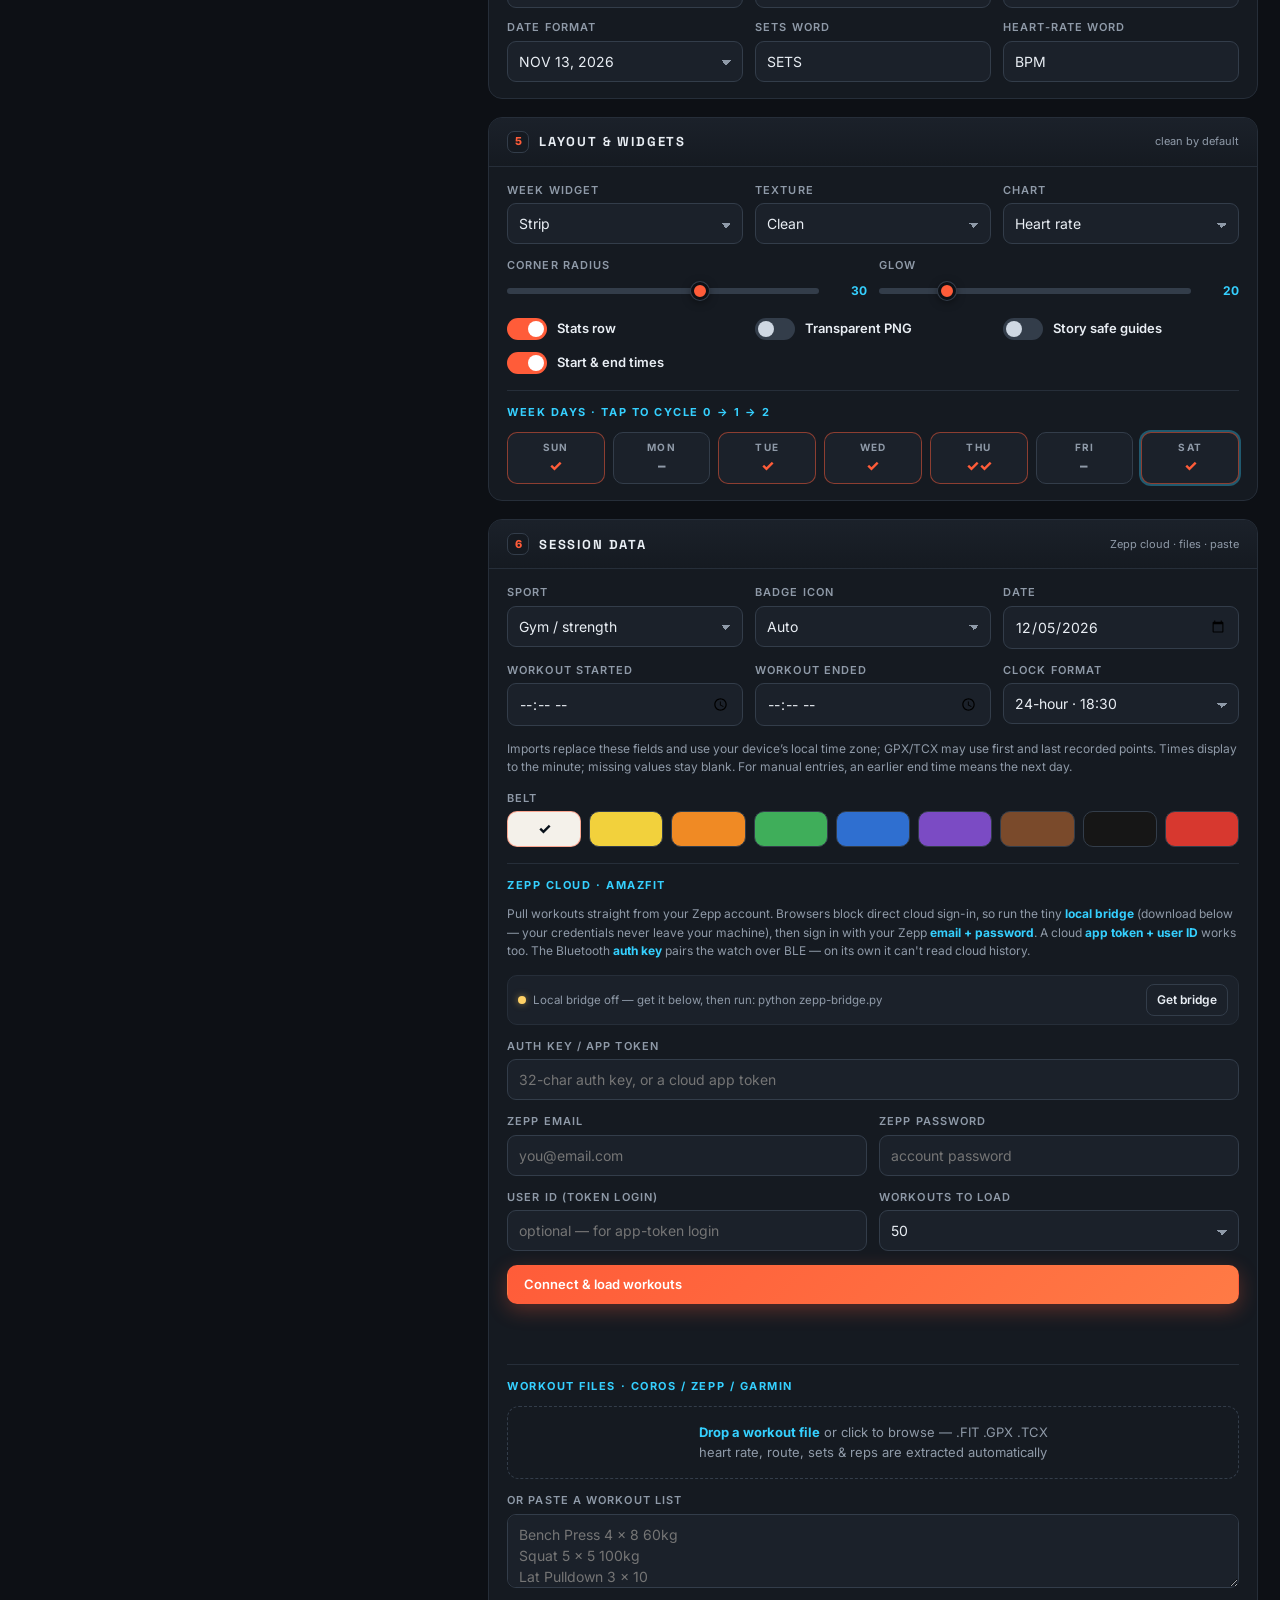
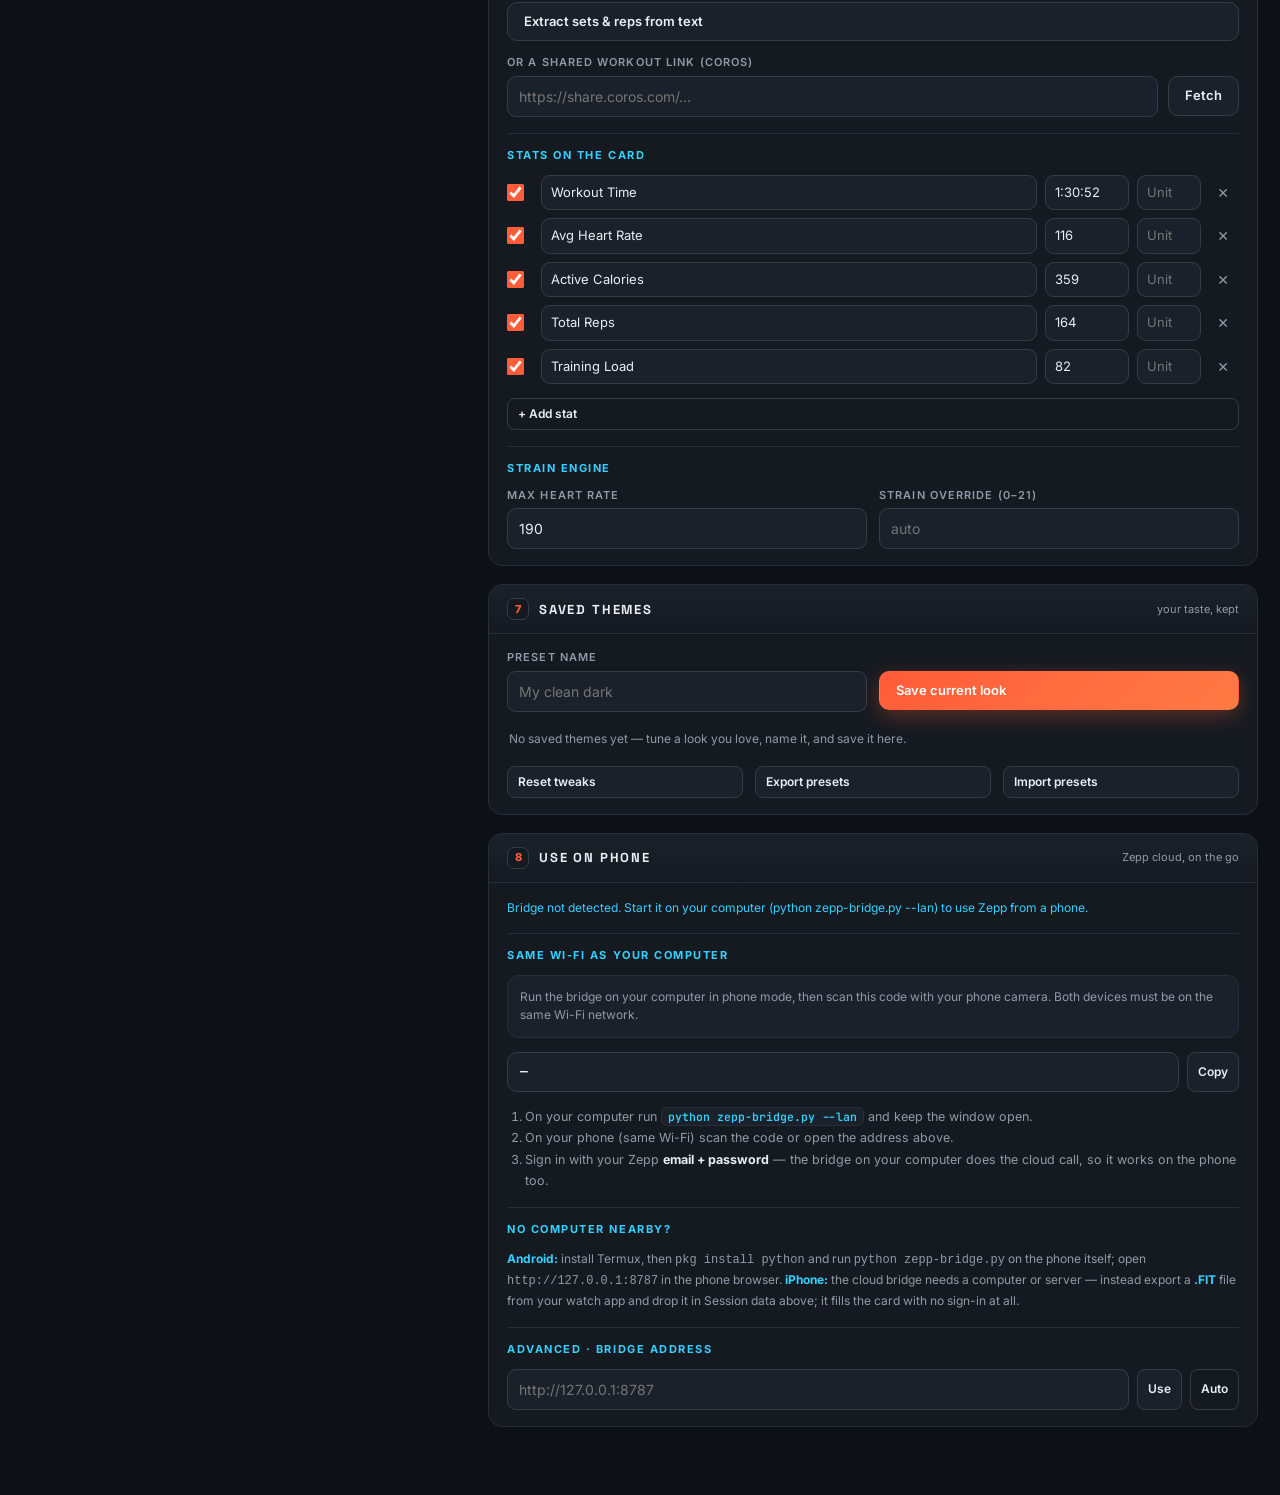
==== commit 893aed31: "chore: pre-termination backup Co-authored-by: traeagent <traeagent@users.noreply.github.com>" ====
--- a/pdf-reader/index.html
+++ b/pdf-reader/index.html
@@ -1,210 +1,4020 @@
 <!DOCTYPE html>
-<html lang="ar" dir="rtl">
+<html lang="en">
 <head>
-<meta charset="UTF-8" />
-<meta name="viewport" content="width=device-width, initial-scale=1, viewport-fit=cover, maximum-scale=1" />
-<meta name="theme-color" content="#05060a" />
-<title>قارئ PDF</title>
-<link rel="preconnect" href="https://fonts.googleapis.com" />
-<link rel="preconnect" href="https://fonts.gstatic.com" crossorigin />
-<link href="https://fonts.googleapis.com/css2?family=IBM+Plex+Sans+Arabic:wght@400;500;600;700&family=Inter:wght@400;500;600;700&display=swap" rel="stylesheet" />
-<link rel="stylesheet" href="./styles.css" />
+<meta charset="UTF-8">
+<meta name="viewport" content="width=device-width, initial-scale=1, viewport-fit=cover">
+<meta name="theme-color" content="#0d1015">
+<title>TrainCard Studio — workout story cards</title>
+<link rel="preconnect" href="https://fonts.googleapis.com">
+<link rel="preconnect" href="https://fonts.gstatic.com" crossorigin>
+<link href="https://fonts.googleapis.com/css2?family=Inter:wght@400;600;700;800&family=Space+Grotesk:wght@500;700&family=Archivo+Black&family=Bebas+Neue&family=Oswald:wght@500;600;700&family=JetBrains+Mono:wght@500;700;800&family=Fraunces:wght@600;700;900&display=swap" rel="stylesheet">
+<style>
+:root{
+  --bg:#0d1015; --panel:#151a21; --panel2:#1b212a; --line:#262e39; --line2:#333d4a;
+  --text:#e9eef4; --muted:#8f9aa8; --acc:#ff5c39; --acc2:#35d0ff; --ok:#3ecf8e; --warn:#ffd166; --bad:#ff4d5e;
+  --r:14px; --ui:'Inter',system-ui,sans-serif; --disp:'Space Grotesk',Inter,sans-serif;
+  --mono:'JetBrains Mono',ui-monospace,Consolas,monospace;
+}
+*{box-sizing:border-box; margin:0; padding:0}
+html{scrollbar-color:var(--line2) var(--panel); scrollbar-width:thin}
+body{
+  background:var(--bg); color:var(--text); font:400 14px/1.5 var(--ui);
+  background-image:radial-gradient(1100px 500px at 85% -10%, rgba(53,208,255,.06), transparent 60%),
+                   radial-gradient(900px 480px at -10% 110%, rgba(255,92,57,.05), transparent 60%);
+  min-height:100vh;
+}
+::-webkit-scrollbar{width:10px; height:10px}
+::-webkit-scrollbar-track{background:var(--panel)}
+::-webkit-scrollbar-thumb{background:var(--line2); border-radius:8px; border:2px solid var(--panel)}
+::-webkit-scrollbar-thumb:hover{background:var(--acc)}
+button{font:inherit; color:inherit; background:none; border:none; cursor:pointer}
+input,select,textarea{font:inherit; color:var(--text)}
+:focus-visible{outline:2px solid var(--acc2); outline-offset:2px; border-radius:6px}
+
+/* ---------- top bar ---------- */
+.top{
+  position:sticky; top:0; z-index:40; display:flex; align-items:center; gap:14px;
+  padding:12px 22px; background:rgba(13,16,21,.92); backdrop-filter:blur(10px);
+  border-bottom:1px solid var(--line);
+}
+.mark{width:34px; height:34px; flex:none; display:grid; place-items:center; border-radius:10px;
+  background:linear-gradient(150deg,#253b30,#101915); border:1px solid rgba(200,245,116,.22);
+  box-shadow:0 4px 18px rgba(0,0,0,.28)}
+.mark svg{display:block}
+.brand{font:700 17px/1.1 var(--disp); letter-spacing:.06em}
+.brand small{display:block; font:600 10px/1.4 var(--ui); letter-spacing:.22em; color:var(--muted)}
+.top .sp{flex:1}
+.btn{
+  display:inline-flex; align-items:center; gap:8px; padding:9px 16px; border-radius:10px;
+  background:var(--panel2); border:1px solid var(--line2); font-weight:600; font-size:13px;
+  transition:transform .12s ease, background .15s ease, border-color .15s ease, box-shadow .15s ease;
+}
+.btn:hover{background:#222a35; border-color:#3d4856; transform:translateY(-1px)}
+.btn:active{transform:translateY(0) scale(.98)}
+.btn.primary{background:linear-gradient(135deg,var(--acc),#ff7a45); border-color:transparent; color:#fff;
+  box-shadow:0 6px 20px rgba(255,92,57,.3)}
+.btn.primary:hover{box-shadow:0 8px 26px rgba(255,92,57,.42)}
+.btn.ghost{background:transparent}
+.btn.sm{padding:6px 10px; font-size:12px; border-radius:8px}
+
+/* ---------- layout ---------- */
+.studio{display:grid; grid-template-columns:minmax(340px,440px) minmax(0,1fr); gap:26px;
+  max-width:1560px; margin:0 auto; padding:26px 22px 70px}
+.stage{position:sticky; top:76px; align-self:start; display:flex; flex-direction:column; gap:12px}
+.phone{
+  border-radius:26px; padding:10px; background:linear-gradient(160deg,#1a2029,#10141a);
+  border:1px solid var(--line2); box-shadow:0 24px 60px rgba(0,0,0,.5), inset 0 1px 0 rgba(255,255,255,.05);
+}
+.phone canvas{display:block; width:100%; height:auto; border-radius:18px; background:#000}
+.stage-meta{display:flex; align-items:center; gap:10px; color:var(--muted); font-size:12px}
+.chip{padding:3px 9px; border-radius:999px; border:1px solid var(--line2); background:var(--panel);
+  font:600 11px/1.6 var(--ui); letter-spacing:.08em; color:var(--muted)}
+#msg{flex:1; min-height:18px; font-size:12px; color:var(--acc2)}
+.rail{display:flex; flex-direction:column; gap:18px; min-width:0}
+
+/* ---------- panels ---------- */
+.panel{background:var(--panel); border:1px solid var(--line); border-radius:var(--r); overflow:hidden;
+  animation:rise .45s ease both}
+.panel:nth-child(2){animation-delay:.04s}.panel:nth-child(3){animation-delay:.08s}
+.panel:nth-child(4){animation-delay:.12s}.panel:nth-child(5){animation-delay:.16s}
+.panel:nth-child(6){animation-delay:.2s}.panel:nth-child(7){animation-delay:.24s}
+.panel:nth-child(8){animation-delay:.28s}
+@keyframes rise{from{opacity:0; transform:translateY(10px)}to{opacity:1; transform:none}}
+.panel-h{display:flex; align-items:center; gap:10px; padding:13px 18px; border-bottom:1px solid var(--line);
+  background:linear-gradient(180deg,var(--panel2),var(--panel))}
+.panel-h h2{font:700 13px/1 var(--disp); letter-spacing:.14em; text-transform:uppercase}
+.panel-h .n{width:22px; height:22px; flex:none; display:grid; place-items:center; border-radius:7px;
+  background:var(--panel); border:1px solid var(--line2); color:var(--acc); font:800 11px/1 var(--ui)}
+.panel-h .hint{margin-left:auto; font-size:11px; color:var(--muted)}
+.panel-b{padding:16px 18px; display:flex; flex-direction:column; gap:14px}
+
+/* ---------- fields ---------- */
+.grid2{display:grid; grid-template-columns:1fr 1fr; gap:12px}
+.grid3{display:grid; grid-template-columns:repeat(3,1fr); gap:12px}
+.field{display:flex; flex-direction:column; gap:6px; min-width:0}
+.lbl{font:600 11px/1.3 var(--ui); letter-spacing:.1em; text-transform:uppercase; color:var(--muted)}
+.inp,.sel,textarea.inp{
+  width:100%; padding:9px 11px; border-radius:9px; background:var(--panel2);
+  border:1px solid var(--line2); transition:border-color .15s ease, box-shadow .15s ease;
+}
+.inp:hover,.sel:hover{border-color:#3d4856}
+.inp:focus,.sel:focus,textarea.inp:focus{outline:none; border-color:var(--acc2); box-shadow:0 0 0 3px rgba(53,208,255,.15)}
+.sel{appearance:none; background-image:linear-gradient(45deg,transparent 50%,var(--muted) 50%),linear-gradient(135deg,var(--muted) 50%,transparent 50%);
+  background-position:calc(100% - 16px) 55%, calc(100% - 11px) 55%; background-size:5px 5px; background-repeat:no-repeat; padding-right:30px}
+.sel option{background:var(--panel2); color:var(--text)}
+textarea.inp{resize:vertical; min-height:74px; font-family:var(--ui)}
+input[type=color].swatch{
+  width:100%; height:38px; padding:3px; border-radius:9px; background:var(--panel2);
+  border:1px solid var(--line2); cursor:pointer;
+}
+input[type=color].swatch::-webkit-color-swatch-wrapper{padding:2px}
+input[type=color].swatch::-webkit-color-swatch{border:none; border-radius:6px}
+input[type=color].swatch::-moz-color-swatch{border:none; border-radius:6px}
+.rng{width:100%; appearance:none; height:26px; background:transparent; cursor:pointer}
+.rng::-webkit-slider-runnable-track{height:6px; border-radius:4px; background:var(--line2)}
+.rng::-webkit-slider-thumb{appearance:none; width:18px; height:18px; margin-top:-6px; border-radius:50%;
+  background:var(--acc); border:3px solid #0d1015; box-shadow:0 0 0 1px var(--line2), 0 2px 8px rgba(0,0,0,.5);
+  transition:transform .12s ease}
+.rng::-webkit-slider-thumb:hover{transform:scale(1.15)}
+.rng::-moz-range-track{height:6px; border-radius:4px; background:var(--line2)}
+.rng::-moz-range-thumb{width:14px; height:14px; border-radius:50%; background:var(--acc); border:3px solid #0d1015}
+.rng-val{font:700 12px/1 var(--ui); color:var(--acc2); min-width:38px; text-align:right}
+.rng-row{display:flex; align-items:center; gap:10px}
+.tgl{display:flex; align-items:center; gap:10px; cursor:pointer; user-select:none}
+.tgl input{position:absolute; opacity:0; width:0; height:0}
+.tgl .tr{width:40px; height:22px; flex:none; border-radius:999px; background:var(--line2); position:relative;
+  transition:background .18s ease}
+.tgl .tr::after{content:''; position:absolute; top:3px; left:3px; width:16px; height:16px; border-radius:50%;
+  background:#cfd8e3; transition:transform .18s ease, background .18s ease}
+.tgl input:checked + .tr{background:var(--acc)}
+.tgl input:checked + .tr::after{transform:translateX(18px); background:#fff}
+.tgl .tl{font-size:13px; font-weight:600}
+.divider{height:1px; background:var(--line); margin:2px 0}
+.sub{font:700 11px/1 var(--ui); letter-spacing:.14em; text-transform:uppercase; color:var(--acc2)}
+
+/* ---------- theme tiles ---------- */
+.tiles{display:grid; grid-template-columns:repeat(auto-fill,minmax(128px,1fr)); gap:10px}
+.tile{position:relative; text-align:left; padding:10px 11px 9px; border-radius:12px; background:var(--panel2);
+  border:1px solid var(--line2); transition:transform .14s ease, border-color .14s ease, box-shadow .14s ease}
+.tile:hover{transform:translateY(-2px); border-color:#414d5c; box-shadow:0 8px 20px rgba(0,0,0,.35)}
+.tile .sw{display:flex; gap:4px; margin-bottom:8px}
+.tile .sw i{width:14px; height:14px; border-radius:5px; border:1px solid rgba(255,255,255,.14)}
+.tile .tn{font:700 12px/1.2 var(--ui)}
+.tile .tt{font-size:10px; letter-spacing:.1em; text-transform:uppercase; color:var(--muted)}
+.tile.active{border-color:var(--acc); box-shadow:0 0 0 2px rgba(255,92,57,.35), 0 8px 22px rgba(0,0,0,.4)}
+.tile.active::after{content:'✓'; position:absolute; top:8px; right:9px; color:var(--acc); font-weight:800}
+
+/* ---------- week / stats editors ---------- */
+.weekrow{display:grid; grid-template-columns:repeat(7,1fr); gap:8px}
+.wday{display:flex; flex-direction:column; align-items:center; gap:6px; padding:9px 4px; border-radius:10px;
+  background:var(--panel2); border:1px solid var(--line2); transition:border-color .15s ease, transform .12s ease}
+.wday:hover{transform:translateY(-1px); border-color:#414d5c}
+.wday span{font:700 10px/1 var(--ui); letter-spacing:.12em; color:var(--muted)}
+.wday b{font:800 15px/1 var(--ui); color:var(--muted); min-height:16px}
+.wday.on{border-color:rgba(255,92,57,.5)} .wday.on b{color:var(--acc)}
+.wday.today{box-shadow:0 0 0 2px rgba(53,208,255,.35)}
+.statrow{display:grid; grid-template-columns:26px 1fr 84px 64px 30px; gap:8px; align-items:center}
+.statrow .inp{padding:7px 9px; font-size:13px}
+.statrow input[type=checkbox]{width:17px; height:17px; accent-color:var(--acc); cursor:pointer}
+.iconbtn{width:28px; height:28px; border-radius:8px; display:grid; place-items:center; color:var(--muted);
+  border:1px solid transparent; font-size:14px}
+.iconbtn:hover{color:var(--bad); border-color:var(--line2); background:var(--panel2)}
+/* ---------- drop zone / presets ---------- */
+.drop{border:1.5px dashed var(--line2); border-radius:12px; padding:16px; text-align:center; color:var(--muted);
+  font-size:13px; cursor:pointer; transition:border-color .15s ease, background .15s ease, color .15s ease}
+.drop:hover,.drop.dragging{border-color:var(--acc2); color:var(--text); background:rgba(53,208,255,.06)}
+.drop b{color:var(--acc2)}
+.presetrow{display:flex; align-items:center; gap:10px; padding:9px 12px; border-radius:10px;
+  background:var(--panel2); border:1px solid var(--line)}
+.presetrow .pn{flex:1; min-width:0; font-weight:600; font-size:13px; overflow:hidden; text-overflow:ellipsis; white-space:nowrap}
+.presetrow .pd{font-size:11px; color:var(--muted)}
+.presetrow .dots{display:flex; gap:3px}
+.presetrow .dots i{width:10px; height:10px; border-radius:4px}
+.empty{color:var(--muted); font-size:12px; padding:4px 2px}
+
+/* ---------- zepp cloud ---------- */
+.zhint{font-size:12px; line-height:1.55; color:var(--muted)}
+.zhint b{color:var(--acc2); font-weight:700}
+.zbridge{display:flex; align-items:center; gap:8px; padding:8px 10px; border-radius:10px;
+  background:var(--panel2); border:1px solid var(--line)}
+.zbstatus{display:flex; align-items:center; gap:7px; flex:1; min-width:0; cursor:pointer;
+  font-size:11.5px; line-height:1.4; color:var(--muted); border-radius:6px; outline-offset:3px}
+.zbstatus:hover{color:var(--text)}
+.bdot{width:8px; height:8px; flex:none; border-radius:50%; background:#5a6675; transition:background .2s ease, box-shadow .2s ease}
+.bdot.on{background:var(--ok); box-shadow:0 0 8px rgba(62,207,142,.75)}
+.bdot.off{background:var(--warn); box-shadow:0 0 7px rgba(255,209,102,.5)}
+.zbridge .btn.sm{flex:none}
+
+/* ---------- use on phone ---------- */
+.ph-status{font-size:12px; line-height:1.5; color:var(--acc2)}
+.ph-urlrow{display:flex; gap:8px; align-items:stretch}
+.ph-url{flex:1; min-width:0; font:600 13px/1.4 var(--mono); color:var(--text); background:var(--panel2);
+  border:1px solid var(--line2); border-radius:10px; padding:10px 12px; overflow:hidden; text-overflow:ellipsis; white-space:nowrap}
+.ph-qrwrap{display:flex; gap:14px; align-items:center; padding:12px; border-radius:12px; background:var(--panel2); border:1px solid var(--line)}
+.ph-qrwrap canvas{border-radius:8px; background:#fff; flex:none}
+.ph-qrnote{font-size:12px; line-height:1.55; color:var(--muted)}
+.ph-steps{margin:0; padding-left:18px; font-size:12.5px; line-height:1.7; color:var(--muted)}
+.ph-steps b{color:var(--text)}
+.ph-steps code{font:600 11.5px var(--mono); color:var(--acc2); background:var(--panel2); border:1px solid var(--line); border-radius:6px; padding:1px 6px}
+.ph-alt{font-size:12px; line-height:1.6; color:var(--muted)}
+.ph-alt b{color:var(--acc2)}
+.zmsg{font-size:12px; min-height:16px; line-height:1.5; color:var(--acc2)}
+.zmsg.err{color:var(--bad)} .zmsg.ok{color:var(--ok)}
+.zlist{display:flex; flex-direction:column; gap:8px; max-height:344px; overflow-y:auto; padding-right:2px}
+.zrow{display:flex; align-items:center; gap:10px; padding:9px 12px; border-radius:10px;
+  background:var(--panel2); border:1px solid var(--line); transition:border-color .15s ease}
+.zrow:hover{border-color:#414d5c}
+.zrow .zi{width:34px; height:34px; flex:none; display:grid; place-items:center; border-radius:9px;
+  background:var(--panel); border:1px solid var(--line2); color:var(--acc); font:800 9px/1 var(--ui); letter-spacing:.03em}
+.zrow .zt{flex:1; min-width:0}
+.zrow .zt b{display:block; font-size:13px; font-weight:700; overflow:hidden; text-overflow:ellipsis; white-space:nowrap}
+.zrow .zt span{font-size:11px; color:var(--muted)}
+.zrow.used{border-color:rgba(62,207,142,.55); box-shadow:0 0 0 1px rgba(62,207,142,.25)}
+.zrow.used .zi{color:var(--ok)}
+
+/* ---------- toast ---------- */
+#toast{position:fixed; left:50%; bottom:26px; transform:translate(-50%,20px); z-index:60; opacity:0;
+  padding:10px 18px; border-radius:12px; background:#1d242e; border:1px solid var(--line2);
+  box-shadow:0 12px 34px rgba(0,0,0,.5); font-weight:600; font-size:13px; pointer-events:none;
+  transition:opacity .22s ease, transform .22s ease}
+#toast.show{opacity:1; transform:translate(-50%,0)}
+#toast.ok{border-color:rgba(62,207,142,.5)} #toast.warn{border-color:rgba(255,209,102,.5)}
+
+@media (max-width:1020px){
+  .studio{grid-template-columns:1fr; padding:18px 14px 60px}
+  .stage{position:static; max-width:430px; margin:0 auto; width:100%}
+  .top{padding:10px 14px; flex-wrap:wrap}
+  .grid3{grid-template-columns:1fr 1fr}
+}
+@media (max-width:520px){
+  .grid2,.grid3{grid-template-columns:1fr}
+  .statrow{grid-template-columns:22px 1fr 70px 54px 28px}
+  .brand small{display:none}
+}
+</style>
+<script>
+/* Boot watchdog (ES5): if the main app never reaches boot, show the real cause
+   instead of a silent half-rendered shell. Runs even on old engines. */
+(function () {
+  window.__tcErr = [];
+  window.addEventListener('error', function (e) {
+    window.__tcErr.push((e.message || 'Script error') + (e.lineno ? ' (line ' + e.lineno + ')' : ''));
+  }, true);
+  function show() {
+    if (window.__tcReady) return;
+    if (document.getElementById('tcBootFail')) return;
+    var d = document.createElement('div');
+    d.id = 'tcBootFail';
+    d.style.cssText = 'position:fixed;inset:0;z-index:9999;background:#0d1015;color:#e9eef4;' +
+      'display:flex;align-items:center;justify-content:center;padding:24px;font:14px/1.6 system-ui,sans-serif;text-align:center';
+    var why = window.__tcErr.length ? window.__tcErr.join(' · ') : 'The app script did not run in this viewer.';
+    d.innerHTML = '<div style="max-width:520px">' +
+      '<div style="font-size:40px;margin-bottom:12px">&#9888;</div>' +
+      '<b style="font-size:18px;display:block;margin-bottom:8px">TrainCard could not start here</b>' +
+      '<span style="color:#8f9aa8;display:block;margin-bottom:14px">' + why.replace(/</g, '&lt;') + '</span>' +
+      '<span style="color:#8f9aa8;display:block">Open this file in a full browser (Chrome / Edge / Safari), not an embedded preview. ' +
+      'If you copied the file elsewhere, re-copy the latest <b>index (1).html</b>.</span></div>';
+    document.body.appendChild(d);
+  }
+  if (document.readyState === 'complete') setTimeout(show, 2500);
+  else window.addEventListener('load', function () { setTimeout(show, 2500); });
+})();
+</script>
 </head>
 <body>
-
-<div class="aurora" aria-hidden="true">
-  <span class="a1"></span><span class="a2"></span><span class="a3"></span>
-</div>
-
-<div class="app" id="app">
-
-  <!-- ============ SIDEBAR / LIBRARY ============ -->
-  <aside class="sidebar glass" id="sidebar">
-    <div class="side-head">
-      <div class="brand">
-        <div class="brand-logo" aria-hidden="true">
-          <svg viewBox="0 0 24 24" fill="none"><path d="M7 3.5h6.2L18 8.3V20a1.5 1.5 0 0 1-1.5 1.5h-9A1.5 1.5 0 0 1 6 20V5a1.5 1.5 0 0 1 1-1.5Z" stroke="currentColor" stroke-width="1.5" stroke-linejoin="round"/><path d="M13 3.6V9h5.4" stroke="currentColor" stroke-width="1.5" stroke-linejoin="round"/></svg>
+<header class="top">
+  <div class="mark" aria-hidden="true">
+    <svg width="24" height="24" viewBox="0 0 24 24" fill="none"><defs><linearGradient id="brand-ink" x1="4" y1="8" x2="20" y2="16" gradientUnits="userSpaceOnUse"><stop stop-color="#d9fa93"/><stop offset="1" stop-color="#95e8bc"/></linearGradient></defs><path d="M4.2 12.7h3.2l2.1-4.6 2.5 7.9 2.5-5.6 1.5 2.3h3.8" stroke="url(#brand-ink)" stroke-width="2.2" stroke-linecap="round" stroke-linejoin="round"/></svg>
+  </div>
+  <div class="brand">TRAINCARD<small>STUDIO · STORY CARDS</small></div>
+  <div class="sp"></div>
+  <button class="btn ghost" id="demoBtn" type="button">Demo data</button>
+  <button class="btn" id="installBtn" type="button">Add to Home Screen</button>
+  <button class="btn primary" id="share" type="button">Export PNG</button>
+</header>
+
+<main class="studio">
+  <section class="stage">
+    <div class="phone"><canvas id="prev" width="1080" height="1920" aria-label="Card preview"></canvas></div>
+    <div class="stage-meta">
+      <span class="chip">1080 × 1920</span>
+      <span class="chip" id="themeChip">CARBON</span>
+      <span class="chip" id="buildChip" title="Build identifier — match this against the latest file">build …</span>
+      <span id="msg" role="status"></span>
+    </div>
+  </section>
+
+  <div class="rail">
+    <section class="panel">
+      <div class="panel-h"><span class="n">1</span><h2>Theme</h2><span class="hint">pick a base, then make it yours</span></div>
+      <div class="panel-b"><div class="tiles" id="themeGrid"></div></div>
+    </section>
+
+    <section class="panel">
+      <div class="panel-h"><span class="n">2</span><h2>Colors</h2><span class="hint">live on every theme</span></div>
+      <div class="panel-b">
+        <div class="grid3">
+          <label class="field"><span class="lbl">Accent</span><input class="swatch" type="color" data-k="accent"></label>
+          <label class="field"><span class="lbl">Accent 2</span><input class="swatch" type="color" data-k="accent2"></label>
+          <label class="field"><span class="lbl">Background</span><input class="swatch" type="color" data-k="cardBg"></label>
+          <label class="field"><span class="lbl">Surface</span><input class="swatch" type="color" data-k="surface"></label>
+          <label class="field"><span class="lbl">Text</span><input class="swatch" type="color" data-k="textCol"></label>
+          <label class="field"><span class="lbl">Muted</span><input class="swatch" type="color" data-k="muted"></label>
         </div>
-        <div class="brand-txt">
-          <strong>قارئ PDF</strong>
-          <span>مكتبتك</span>
+        <div class="divider"></div>
+        <span class="sub">Strain &amp; zones</span>
+        <div class="grid3" id="zoneRow"></div>
+      </div>
+    </section>
+
+    <section class="panel">
+      <div class="panel-h"><span class="n">3</span><h2>Typography</h2><span class="hint">fonts, weight, spacing</span></div>
+      <div class="panel-b">
+        <div class="grid3">
+          <label class="field"><span class="lbl">Display</span><select class="sel" data-k="titleFont" data-font="1"></select></label>
+          <label class="field"><span class="lbl">Numbers</span><select class="sel" data-k="numFont" data-font="1"></select></label>
+          <label class="field"><span class="lbl">Body</span><select class="sel" data-k="bodyFont" data-font="1"></select></label>
+        </div>
+        <div class="grid3">
+          <label class="field"><span class="lbl">Size</span><span class="rng-row"><input class="rng" type="range" min="85" max="115" step="1" data-k="fontScale"><span class="rng-val" data-v="fontScale"></span></span></label>
+          <label class="field"><span class="lbl">Weight</span><span class="rng-row"><input class="rng" type="range" min="500" max="900" step="100" data-k="weight"><span class="rng-val" data-v="weight"></span></span></label>
+          <label class="field"><span class="lbl">Tracking</span><span class="rng-row"><input class="rng" type="range" min="-2" max="10" step="1" data-k="tracking"><span class="rng-val" data-v="tracking"></span></span></label>
+        </div>
+        <label class="tgl"><input type="checkbox" data-k="upper"><span class="tr"></span><span class="tl">Uppercase labels</span></label>
+      </div>
+    </section>
+
+    <section class="panel">
+      <div class="panel-h"><span class="n">4</span><h2>Words &amp; symbols</h2><span class="hint">every string is yours</span></div>
+      <div class="panel-b">
+        <div class="grid2">
+          <label class="field"><span class="lbl">Eyebrow</span><input class="inp" data-k="tag"></label>
+          <label class="field"><span class="lbl">Title</span><input class="inp" data-k="title"></label>
+          <label class="field"><span class="lbl">Subtitle</span><input class="inp" data-k="muscleTag"></label>
+          <label class="field"><span class="lbl">Week header</span><input class="inp" data-k="weekHdr"></label>
+          <label class="field"><span class="lbl">Main metric label</span><input class="inp" data-k="mainLbl"></label>
+          <label class="field"><span class="lbl">Main metric value</span><input class="inp" data-k="dist" inputmode="decimal" placeholder="sets or km"></label>
+          <label class="field"><span class="lbl">Device / footer</span><input class="inp" data-k="device"></label>
+        </div>
+        <div class="grid3">
+          <label class="field"><span class="lbl">Separator</span><select class="sel" data-k="sep"><option>·</option><option>/</option><option>|</option><option>—</option><option>•</option><option>✦</option></select></label>
+          <label class="field"><span class="lbl">Done mark</span><select class="sel" data-k="doneSym"><option>✓</option><option>✔</option><option>●</option><option>★</option><option>✚</option><option>⬢</option></select></label>
+          <label class="field"><span class="lbl">Double mark</span><select class="sel" data-k="done2Sym"><option>✓✓</option><option>●●</option><option>★★</option><option>2×</option><option>⬢⬢</option></select></label>
+          <label class="field"><span class="lbl">Date format</span><select class="sel" data-k="dateFormat"><option value="mdy">NOV 13, 2026</option><option value="dmy">13 NOV 2026</option><option value="iso">2026-11-13</option><option value="md">NOV 13</option><option value="wd">THU 13 NOV</option></select></label>
+          <label class="field"><span class="lbl">Sets word</span><input class="inp" data-k="unitSets"></label>
+          <label class="field"><span class="lbl">Heart-rate word</span><input class="inp" data-k="unitBpm"></label>
         </div>
       </div>
-      <button class="icon-btn ghost only-mobile" id="closeSidebar" title="إغلاق">
-        <svg viewBox="0 0 24 24"><path d="M6 6l12 12M18 6 6 18"/></svg>
-      </button>
-    </div>
-
-    <div class="side-actions">
-      <label class="btn primary file-btn" id="openBtn">
-        <svg viewBox="0 0 24 24" class="i"><path d="M12 5v14M5 12h14"/></svg>
-        <span>فتح ملفات</span>
-        <input type="file" class="file-input" accept="application/pdf,.pdf" multiple />
-      </label>
-      <button class="icon-btn glass-btn" id="sampleBtn" title="ملف تجريبي">
-        <svg viewBox="0 0 24 24"><path d="M12 3v3M12 18v3M4.2 4.2l2.1 2.1M17.7 17.7l2.1 2.1M3 12h3M18 12h3M4.2 19.8l2.1-2.1M17.7 6.3l2.1-2.1"/></svg>
-      </button>
-    </div>
-
-    <div class="search glass-inset">
-      <svg viewBox="0 0 24 24" class="i"><circle cx="11" cy="11" r="6.5"/><path d="m16 16 4 4"/></svg>
-      <input id="searchInput" type="text" placeholder="ابحث في المكتبة" autocomplete="off" />
-    </div>
-
-    <div class="doc-list" id="docList"></div>
-
-    <div class="side-foot">
-      <span id="libCount">لا توجد ملفات</span>
-    </div>
-  </aside>
-
-  <!-- ============ MAIN ============ -->
-  <main class="main">
-    <header class="topbar glass" id="topbar">
-      <button class="icon-btn ghost only-mobile" id="menuBtn" title="المكتبة">
-        <svg viewBox="0 0 24 24"><path d="M4 7h16M4 12h16M4 17h16"/></svg>
-      </button>
-
-      <div class="doc-head">
-        <div class="doc-head-title" id="docTitle">اختر ملفًا للبدء</div>
-        <div class="doc-head-sub" id="docSub">—</div>
+    </section>
+
+    <section class="panel">
+      <div class="panel-h"><span class="n">5</span><h2>Layout &amp; widgets</h2><span class="hint">clean by default</span></div>
+      <div class="panel-b">
+        <div class="grid3">
+          <label class="field"><span class="lbl">Week widget</span><select class="sel" data-k="weekStyle"><option value="strip">Strip</option><option value="dots">Dots</option><option value="bars">Bars</option><option value="heat">Heat tiles</option><option value="ring">Ring</option><option value="none">Hidden</option></select></label>
+          <label class="field"><span class="lbl">Texture</span><select class="sel" data-k="texture"><option value="none">Clean</option><option value="grid">Fine grid</option><option value="grain">Grain</option><option value="scan">Scanlines</option></select></label>
+          <label class="field"><span class="lbl">Chart</span><select class="sel" data-k="chartMode"><option value="hr">Heart rate</option><option value="route">Route</option><option value="none">Hidden</option></select></label>
+        </div>
+        <div class="grid2">
+          <label class="field"><span class="lbl">Corner radius</span><span class="rng-row"><input class="rng" type="range" min="0" max="48" step="2" data-k="radius"><span class="rng-val" data-v="radius"></span></span></label>
+          <label class="field"><span class="lbl">Glow</span><span class="rng-row"><input class="rng" type="range" min="0" max="100" step="5" data-k="glow"><span class="rng-val" data-v="glow"></span></span></label>
+        </div>
+        <div class="grid3">
+          <label class="tgl"><input type="checkbox" data-k="showStats"><span class="tr"></span><span class="tl">Stats row</span></label>
+          <label class="tgl"><input type="checkbox" data-k="transparent"><span class="tr"></span><span class="tl">Transparent PNG</span></label>
+          <label class="tgl"><input type="checkbox" data-k="showSafeGuide"><span class="tr"></span><span class="tl">Story safe guides</span></label>
+          <label class="tgl"><input type="checkbox" data-k="showSessionTimes"><span class="tr"></span><span class="tl">Start &amp; end times</span></label>
+        </div>
+        <div class="divider"></div>
+        <span class="sub">Week days · tap to cycle 0 → 1 → 2</span>
+        <div class="weekrow" id="weekGrid"></div>
       </div>
-
-      <div class="top-actions">
-        <div class="seg" role="group" aria-label="نمط العرض">
-          <button class="seg-btn active" data-fit="width" title="ملء العرض">
-            <svg viewBox="0 0 24 24"><path d="M4 8V5a1 1 0 0 1 1-1h3M20 8V5a1 1 0 0 0-1-1h-3M4 16v3a1 1 0 0 0 1 1h3M20 16v3a1 1 0 0 1-1 1h-3"/></svg>
-          </button>
-          <button class="seg-btn" data-fit="height" title="ملء الصفحة">
-            <svg viewBox="0 0 24 24"><path d="M8 4H5a1 1 0 0 0-1 1v3M16 4h3a1 1 0 0 1 1 1v3M8 20H5a1 1 0 0 1-1-1v-3M16 20h3a1 1 0 0 0 1-1v-3"/></svg>
-          </button>
+    </section>
+
+    <section class="panel">
+      <div class="panel-h"><span class="n">6</span><h2>Session data</h2><span class="hint">Zepp cloud · files · paste</span></div>
+      <div class="panel-b">
+        <div class="grid3">
+          <label class="field"><span class="lbl">Sport</span><select class="sel" data-k="sport"><option value="gym">Gym / strength</option><option value="run">Running</option><option value="bike">Cycling</option><option value="rope">Jump rope</option><option value="karate">Karate</option></select></label>
+          <label class="field"><span class="lbl">Badge icon</span><select class="sel" data-k="icon"><option value="auto">Auto</option><option value="none">Hide</option><option value="dumbbell">Dumbbell</option><option value="run">Runner</option><option value="bike">Bike</option><option value="rope">Rope</option><option value="karate">Karate</option><option value="flame">Flame</option><option value="clock">Clock</option><option value="bars">Bars</option><option value="trend">Trend</option></select></label>
+          <label class="field"><span class="lbl">Date</span><input class="inp" type="date" data-k="date"></label>
         </div>
-
-        <button class="pill-btn" id="darkPdfBtn" title="خلفية داكنة للملف">
-          <svg viewBox="0 0 24 24" class="i"><path d="M12 3.5a8.5 8.5 0 1 0 0 17 8.5 8.5 0 0 0 0-17Z"/><path d="M12 3.5a8.5 8.5 0 0 0 0 17Z" fill="currentColor" stroke="none"/></svg>
-          <span>خلفية داكنة</span>
-        </button>
-
-        <button class="pill-btn" id="nightBtn" title="وضع ليلي">
-          <svg viewBox="0 0 24 24" class="i"><path d="M20 14.5A8 8 0 0 1 9.5 4a8 8 0 1 0 10.5 10.5Z"/></svg>
-          <span>وضع ليلي</span>
-        </button>
-
-        <button class="icon-btn ghost" id="bookmarkBtn" title="إشارة مرجعية">
-          <svg viewBox="0 0 24 24"><path d="M6 4.5h12v15l-6-4-6 4v-15Z"/></svg>
-        </button>
-
-        <button class="icon-btn ghost" id="panelBtn" title="الإشارات المرجعية">
-          <svg viewBox="0 0 24 24"><path d="M6 4.5h12v15l-6-4-6 4v-15Z"/><path d="M4 4h2M18 4h2M4 20h2M18 20h2"/></svg>
-        </button>
-
-        <button class="icon-btn ghost" id="closeDocBtn" title="إغلاق الملف">
-          <svg viewBox="0 0 24 24"><path d="M6 6l12 12M18 6 6 18"/></svg>
-        </button>
+        <div class="grid3">
+          <label class="field"><span class="lbl">Workout started</span><input class="inp" type="time" step="60" data-k="startTime" aria-describedby="timeHelp"></label>
+          <label class="field"><span class="lbl">Workout ended</span><input class="inp" type="time" step="60" data-k="endTime" aria-describedby="timeHelp"></label>
+          <label class="field"><span class="lbl">Clock format</span><select class="sel" data-k="timeFormat"><option value="24">24-hour · 18:30</option><option value="12">12-hour · 6:30 PM</option></select></label>
+        </div>
+        <p class="zhint" id="timeHelp">Imports replace these fields and use your device’s local time zone; GPX/TCX may use first and last recorded points. Times display to the minute; missing values stay blank. For manual entries, an earlier end time means the next day.</p>
+        <div class="field" id="beltGroup" hidden><span class="lbl">Belt</span><div class="weekrow" id="beltRow" style="grid-template-columns:repeat(9,1fr)"></div></div>
+        <div class="divider"></div>
+        <span class="sub">Zepp cloud · Amazfit</span>
+        <p class="zhint">Pull workouts straight from your Zepp account. Browsers block direct cloud sign-in, so run the tiny <b>local bridge</b> (download below — your credentials never leave your machine), then sign in with your Zepp <b>email + password</b>. A cloud <b>app token + user ID</b> works too. The Bluetooth <b>auth key</b> pairs the watch over BLE — on its own it can't read cloud history.</p>
+        <div class="zbridge">
+          <span class="zbstatus" id="zeppBridgeStatus" role="button" tabindex="0" title="Click to re-check the bridge"><span class="bdot" id="zeppBridgeDot"></span><span id="zeppBridgeText">Checking for local bridge…</span></span>
+          <button class="btn sm" id="zeppBridgeGet" type="button">Get bridge</button>
+        </div>
+        <label class="field"><span class="lbl">Auth key / app token</span><input class="inp" id="zeppKey" type="password" autocomplete="off" spellcheck="false" placeholder="32-char auth key, or a cloud app token"></label>
+        <div class="grid2">
+          <label class="field"><span class="lbl">Zepp email</span><input class="inp" id="zeppEmail" type="email" autocomplete="off" spellcheck="false" placeholder="you@email.com"></label>
+          <label class="field"><span class="lbl">Zepp password</span><input class="inp" id="zeppPass" type="password" autocomplete="off" placeholder="account password"></label>
+        </div>
+        <div class="grid2">
+          <label class="field"><span class="lbl">User ID (token login)</span><input class="inp" id="zeppUserId" autocomplete="off" spellcheck="false" placeholder="optional — for app-token login"></label>
+          <label class="field"><span class="lbl">Workouts to load</span><select class="sel" id="zeppLimit"><option value="20">20</option><option value="50" selected>50</option><option value="100">100</option></select></label>
+        </div>
+        <button class="btn primary" id="zeppConnect" type="button">Connect &amp; load workouts</button>
+        <div class="zmsg" id="zeppMsg" role="status"></div>
+        <div id="zeppList" class="zlist"></div>
+        <div class="divider"></div>
+        <span class="sub">Workout files · COROS / Zepp / Garmin</span>
+        <div class="drop" id="trackDrop"><b>Drop a workout file</b> or click to browse — .FIT .GPX .TCX<br><span id="trackFileLabel">heart rate, route, sets &amp; reps are extracted automatically</span></div>
+        <input type="file" id="trackFile" accept=".fit,.gz,.gpx,.tcx,.xml" hidden>
+        <label class="field"><span class="lbl">Or paste a workout list</span><textarea class="inp" id="pasteBox" placeholder="Bench Press 4 x 8 60kg&#10;Squat 5 x 5 100kg&#10;Lat Pulldown 3 x 10"></textarea></label>
+        <button class="btn" id="pasteBtn" type="button">Extract sets &amp; reps from text</button>
+        <label class="field"><span class="lbl">Or a shared workout link (COROS)</span>
+          <span class="rng-row"><input class="inp" id="corosUrl" placeholder="https://share.coros.com/…"><button class="btn" id="fetchBtn" type="button">Fetch</button></span>
+        </label>
+        <div class="divider"></div>
+        <span class="sub">Stats on the card</span>
+        <div id="statsRows" style="display:flex; flex-direction:column; gap:8px"></div>
+        <button class="btn sm ghost" id="addStat" type="button">+ Add stat</button>
+        <div class="divider"></div>
+        <span class="sub">Strain engine</span>
+        <div class="grid2">
+          <label class="field"><span class="lbl">Max heart rate</span><input class="inp" type="number" min="120" max="230" data-k="whoopMaxHr"></label>
+          <label class="field"><span class="lbl">Strain override (0–21)</span><input class="inp" type="number" min="0" max="21" step="0.1" data-k="whoopStrainOverride" placeholder="auto"></label>
+        </div>
       </div>
-    </header>
-
-    <section class="stage" id="stage">
-      <!-- Empty state -->
-      <div class="empty" id="emptyState">
-        <div class="empty-art">
-          <div class="glass-card c1"></div>
-          <div class="glass-card c2"></div>
-          <div class="glass-card c3">
-            <svg viewBox="0 0 24 24"><path d="M7 3.5h6.2L18 8.3V20a1.5 1.5 0 0 1-1.5 1.5h-9A1.5 1.5 0 0 1 6 20V5a1.5 1.5 0 0 1 1-1.5Z" stroke-width="1.4" stroke-linejoin="round"/><path d="M13 3.6V9h5.4" stroke-width="1.4" stroke-linejoin="round"/></svg>
-          </div>
+    </section>
+
+    <section class="panel">
+      <div class="panel-h"><span class="n">7</span><h2>Saved themes</h2><span class="hint">your taste, kept</span></div>
+      <div class="panel-b">
+        <div class="grid2">
+          <label class="field"><span class="lbl">Preset name</span><input class="inp" id="presetName" placeholder="My clean dark"></label>
+          <label class="field"><span class="lbl">&nbsp;</span><button class="btn primary" id="presetSave" type="button">Save current look</button></label>
         </div>
-        <h2>اسحب ملفات PDF هنا</h2>
-        <p>أو اضغط على «فتح ملفات» لتبدأ القراءة بتصميم مريح ونظيف</p>
-        <label class="btn primary file-btn" id="emptyOpenBtn">
-          <svg viewBox="0 0 24 24" class="i"><path d="M12 5v14M5 12h14"/></svg>
-          <span>افتح ملفًا</span>
-          <input type="file" class="file-input" accept="application/pdf,.pdf" multiple />
-        </label>
+        <div id="presetList" style="display:flex; flex-direction:column; gap:8px"></div>
+        <div class="grid3">
+          <button class="btn sm" id="resetTweaks" type="button">Reset tweaks</button>
+          <button class="btn sm" id="presetExport" type="button">Export presets</button>
+          <button class="btn sm" id="presetImport" type="button">Import presets</button>
+        </div>
+        <input type="file" id="presetImportFile" accept=".json" hidden>
       </div>
-
-      <div class="pages" id="pages"></div>
     </section>
 
-    <!-- Floating page bar -->
-    <div class="pagebar glass" id="pageBar" hidden>
-      <button class="icon-btn" id="prevBtn" title="السابق">
-        <svg viewBox="0 0 24 24"><path d="M15 6l-6 6 6 6"/></svg>
-      </button>
-      <div class="page-input">
-        <input id="pageInput" type="text" inputmode="numeric" value="1" />
-        <span id="pageTotal">/ 1</span>
+    <section class="panel">
+      <div class="panel-h"><span class="n">8</span><h2>Use on phone</h2><span class="hint">Zepp cloud, on the go</span></div>
+      <div class="panel-b">
+        <div class="ph-status" id="phoneStatus">Checking how this copy is served…</div>
+        <div class="divider"></div>
+        <span class="sub">Same Wi-Fi as your computer</span>
+        <div class="ph-qrwrap">
+          <canvas id="phoneQr" width="132" height="132" aria-label="QR code linking to the phone bridge"></canvas>
+          <div class="ph-qrnote" id="phoneQrNote">Run the bridge on your computer in phone mode, then scan this code with your phone camera. Both devices must be on the same Wi-Fi network.</div>
+        </div>
+        <div class="ph-urlrow">
+          <div class="ph-url" id="phoneUrl">—</div>
+          <button class="btn sm" id="phoneCopy" type="button">Copy</button>
+        </div>
+        <ol class="ph-steps">
+          <li>On your computer run <code>python zepp-bridge.py --lan</code> and keep the window open.</li>
+          <li>On your phone (same Wi-Fi) scan the code or open the address above.</li>
+          <li>Sign in with your Zepp <b>email + password</b> — the bridge on your computer does the cloud call, so it works on the phone too.</li>
+        </ol>
+        <div class="divider"></div>
+        <span class="sub">No computer nearby?</span>
+        <p class="ph-alt"><b>Android:</b> install Termux, then <code>pkg install python</code> and run <code>python zepp-bridge.py</code> on the phone itself; open <code>http://127.0.0.1:8787</code> in the phone browser. <b>iPhone:</b> the cloud bridge needs a computer or server — instead export a <b>.FIT</b> file from your watch app and drop it in Session data above; it fills the card with no sign-in at all.</p>
+        <div class="divider"></div>
+        <span class="sub">Advanced · bridge address</span>
+        <div class="ph-urlrow">
+          <input class="inp" id="bridgeUrl" placeholder="http://127.0.0.1:8787" spellcheck="false" autocomplete="off">
+          <button class="btn sm" id="bridgeUrlApply" type="button">Use</button>
+          <button class="btn sm ghost" id="bridgeUrlReset" type="button">Auto</button>
+        </div>
       </div>
-      <button class="icon-btn" id="nextBtn" title="التالي">
-        <svg viewBox="0 0 24 24"><path d="M9 6l6 6-6 6"/></svg>
-      </button>
-      <div class="divider"></div>
-      <button class="icon-btn" id="zoomOutBtn" title="تصغير">
-        <svg viewBox="0 0 24 24"><path d="M5 12h14"/></svg>
-      </button>
-      <button class="zoom-label" id="zoomLabel" title="إعادة الضبط">100%</button>
-      <button class="icon-btn" id="zoomInBtn" title="تكبير">
-        <svg viewBox="0 0 24 24"><path d="M12 5v14M5 12h14"/></svg>
-      </button>
-    </div>
-
-    <!-- Reading comfort controls -->
-    <div class="comfort glass" id="comfort" hidden>
-      <div class="comfort-head">
-        <span>راحة القراءة</span>
-        <button class="icon-btn ghost" id="closeComfort" title="إغلاق" style="width:28px;height:28px">
-          <svg viewBox="0 0 24 24"><path d="M6 6l12 12M18 6 6 18"/></svg>
-        </button>
-      </div>
-      <div class="comfort-row">
-        <span>شدة الخلفية الداكنة</span>
-        <input type="range" id="darkRange" min="0" max="100" value="88" />
-      </div>
-      <div class="comfort-row">
-        <span>دفء الوضع الليلي</span>
-        <input type="range" id="warmRange" min="0" max="100" value="35" />
-      </div>
-    </div>
-  </main>
-
-  <!-- ============ MARKS PANEL ============ -->
-  <aside class="panel glass" id="panel">
-    <div class="panel-head">
-      <div class="tabs">
-        <button class="tab active" data-tab="bookmarks">
-          <svg viewBox="0 0 24 24" class="i"><path d="M6 4.5h12v15l-6-4-6 4v-15Z"/></svg><span>الإشارات</span>
-        </button>
-        <button class="tab" data-tab="highlights">
-          <svg viewBox="0 0 24 24" class="i"><path d="M4 20h16M7 16l9-9-3-3-9 9v3h3Z"/></svg><span>التظليل</span>
-        </button>
-      </div>
-      <button class="icon-btn ghost" id="closePanel" title="إغلاق">
-        <svg viewBox="0 0 24 24"><path d="M6 6l12 12M18 6 6 18"/></svg>
-      </button>
-    </div>
-    <div class="panel-body" id="panelBody"></div>
-  </aside>
-
-</div>
-
-<!-- Selection action bubble -->
-<div class="selection-menu glass" id="selectionMenu" hidden>
-  <div class="swatches" id="swatches"></div>
-  <button class="sm-action" id="smHighlight">تظليل</button>
-  <button class="sm-action" id="smCopy">نسخ</button>
-</div>
-
-<div class="toast" id="toast" hidden></div>
-
-<div class="scrim" id="scrim" hidden></div>
-
-<!-- ============ LOADING ============ -->
-<div class="loader" id="loader" hidden>
-  <div class="spinner"></div>
-  <span id="loaderText">جارٍ فتح الملف…</span>
-</div>
-
-<script src="./vendor/pdf.min.js"></script>
-<script type="module" src="./js/app.js"></script>
+    </section>
+  </div>
+</main>
+<div id="toast" role="status"></div>
+<script>const I18N = {
+  en: {
+    sports: {
+      gym:  { mainLbl: 'Total Sets', defTitle: 'UPPER 1', badge: 'Strength Training', paceLbl: 'Total Reps', elevLbl: 'Total Volume' },
+      run:  { mainLbl: 'Total Distance', defTitle: 'Outdoor Run', badge: 'Running Session', paceLbl: 'Avg Pace', elevLbl: 'Elev Gain' },
+      bike: { mainLbl: 'Total Distance', defTitle: 'Road Cycling', badge: 'Cycling Session', paceLbl: 'Avg Speed', elevLbl: 'Elev Gain' },
+      rope: { mainLbl: 'Total Jumps', defTitle: 'Jump Rope', badge: 'Cardio Session', paceLbl: 'Avg Rate', elevLbl: 'Max Streak' },
+      karate: { mainLbl: 'Total Rounds', defTitle: 'Karate', badge: 'Martial Arts', paceLbl: 'Total Reps', elevLbl: 'Volume' }
+    },
+    stats: {
+      time:  { label: 'Workout Time' },
+      hr:    { label: 'Avg Heart Rate' },
+      cal:   { label: 'Active Calories' },
+      pace:  { label: 'Total Reps' },
+      elev:  { label: 'Volume' },
+      tl:    { label: 'Training Load' },
+      maxhr: { label: 'Max Heart Rate' },
+      cad:   { label: 'Avg Cadence' },
+      te:    { label: 'Aerobic TE' }
+    },
+    overviewHdr: 'Overview',
+    activityHdr: 'Recent Activity & Telemetry',
+    hrGraphTitle: 'Heart Rate Trend',
+    weekHdr: 'WEEKLY ACTIVITY',
+    days: ['SUN', 'MON', 'TUE', 'WED', 'THU', 'FRI', 'SAT']
+  }
+};
+
+function sportGlyph() {
+  if (S.icon && S.icon !== 'auto') return S.icon;
+  if (S.sport === 'bike') return 'bike';
+  if (S.sport === 'run') return 'run';
+  if (S.sport === 'rope' || S.sport === 'karate') return S.sport;
+  return 'dumbbell';
+}
+
+const KARATE_BELTS = [
+  { c: '#f4f1ea', n: 'WHITE' },
+  { c: '#f2d13c', n: 'YELLOW' },
+  { c: '#f08a24', n: 'ORANGE' },
+  { c: '#3fae5a', n: 'GREEN' },
+  { c: '#2f6fd0', n: 'BLUE' },
+  { c: '#7b4bc4', n: 'PURPLE' },
+  { c: '#7a4a2b', n: 'BROWN' },
+  { c: '#161616', n: 'BLACK' },
+  { c: '#d7382f', n: 'RED' }
+];
+
+function setStatValue(id, val) {
+  if (val === undefined || val === null || val === '') return;
+  const dict = I18N.en;
+  const sp = dict.sports[S.sport] || dict.sports.gym;
+  let lbl = dict.stats[id] ? dict.stats[id].label : id.toUpperCase();
+  if (id === 'pace') lbl = sp.paceLbl;
+  if (id === 'elev') lbl = sp.elevLbl;
+
+  let item = S.stats.find(x => x.id === id);
+  if (item) {
+    item.label = lbl;
+    item.val = String(val);
+    item.on = true;
+  } else {
+    S.stats.push({ id, label: lbl, val: String(val), unit: '', on: true });
+  }
+}
+
+/* Parse pasted workout lines like "Bench Press 4 x 8 60kg" into sets / reps / volume */
+function extractWorkoutFromText(raw) {
+  const lines = String(raw).split(/\r?\n|;|\|/);
+  let sets = 0, reps = 0, volume = 0, exercises = 0;
+  for (const line of lines) {
+    if (!line || line.length > 120) continue;
+    const xm = line.match(/(\d{1,2})\s*[x×*]\s*(\d{1,3})/i);
+    const sm = line.match(/(\d{1,2})\s*(?:sets?|مجموعات|مجموعة)/i);
+    let st = 0, rp = 0;
+    if (xm) { st = +xm[1]; rp = +xm[2]; }
+    else if (sm) { st = +sm[1]; const rm = line.match(/[x×*]\s*(\d{1,3})/i); rp = rm ? +rm[1] : 0; }
+    if (!st || st > 30) continue;
+    const wm = line.match(/(\d+(?:[.,]\d+)?)\s*(?:kg|كغ)/i);
+    const w = wm ? parseFloat(wm[1].replace(',', '.')) : 0;
+    sets += st; reps += rp * st; volume += w * rp * st; exercises++;
+  }
+  if (!sets) return null;
+  return { sets, reps, volume: Math.round(volume), exercises };
+}
+function applyWorkoutTotals(t) {
+  applySportMode('gym');
+  S.dist = String(t.sets);
+  if (t.reps > 0) setStatValue('pace', t.reps);
+  if (t.volume > 0) setStatValue('elev', t.volume);
+}
+
+/* ---- WHOOP-style strain + HR zone math ---- */
+function statNum(id) {
+  const it = (S.stats || []).find(x => x.id === id && x.on);
+  if (!it) return 0;
+  const n = parseFloat(String(it.val).replace(/[^\d.:-]/g, ''));
+  return isNaN(n) ? 0 : n;
+}
+function timeStatSec() {
+  const it = (S.stats || []).find(x => x.id === 'time' && x.on);
+  if (!it) return 0;
+  const parts = String(it.val).trim().split(':').map(Number);
+  if (parts.some(isNaN)) return 0;
+  if (parts.length === 3) return parts[0] * 3600 + parts[1] * 60 + parts[2];
+  if (parts.length === 2) return parts[0] * 60 + parts[1];
+  return parts[0] || 0;
+}
+function whoopMaxHr() { return Math.max(120, Math.min(230, +S.whoopMaxHr || 190)); }
+function computeStrain() {
+  const ov = parseFloat(S.whoopStrainOverride);
+  if (!isNaN(ov) && S.whoopStrainOverride !== '') return Math.max(0, Math.min(21, ov));
+  const durMin = timeStatSec() / 60;
+  const avg = statNum('hr') || 110;
+  const max = whoopMaxHr();
+  const ratio = Math.max(0.15, Math.min(1, (avg - 50) / (max - 50)));
+  const load = durMin * (0.35 + ratio * 1.1);
+  return Math.max(0, Math.min(21, 21 * (1 - Math.exp(-load / 95))));
+}
+/* Returns minutes spent in each of the 5 WHOOP HR zones */
+function computeZoneMinutes() {
+  const max = whoopMaxHr();
+  const durMin = timeStatSec() / 60 || 45;
+  const bounds = [0.5, 0.6, 0.7, 0.8, 0.9, 1.01].map(f => f * max);
+  const series = (S.hrSeries && S.hrSeries.length >= 4) ? S.hrSeries : null;
+  const counts = [0, 0, 0, 0, 0];
+  if (series) {
+    series.forEach(h => {
+      let z = 0;
+      for (let i = 0; i < 5; i++) if (h >= bounds[i]) z = i;
+      counts[z]++;
+    });
+    const tot = counts.reduce((a, b) => a + b, 0) || 1;
+    return counts.map(c => durMin * c / tot);
+  }
+  const avg = statNum('hr') || 110;
+  let az = 0;
+  for (let i = 0; i < 5; i++) if (avg >= bounds[i]) az = i;
+  const out = [0, 0, 0, 0, 0];
+  out[az] = durMin * 0.66;
+  if (az > 0) out[az - 1] = durMin * 0.2;
+  if (az < 4) out[az + 1] = durMin * 0.14;
+  const used = out.reduce((a, b) => a + b, 0);
+  out[az] += durMin - used;
+  return out;
+}
+
+/* Geometry drawing helpers */
+
+function rr(c, x, y, w, h, r) {
+  const rad = Math.min(r, w / 2, h / 2);
+  c.beginPath();
+  c.moveTo(x + rad, y);
+  c.arcTo(x + w, y, x + w, y + h, rad);
+  c.arcTo(x + w, y + h, x, y + h, rad);
+  c.arcTo(x, y + h, x, y, rad);
+  c.arcTo(x, y, x + w, y, rad);
+  c.closePath();
+}
+
+function cover(c, img, x, y, w, h) {
+  const s = Math.max(w / img.width, h / img.height), iw = w / s, ih = h / s;
+  c.drawImage(img, (img.width - iw) / 2, (img.height - ih) / 2, iw, ih, x, y, w, h);
+}
+
+/* Color tools for the new themes */
+function hexA(hex, a) {
+  let h = String(hex || '#ffffff').trim().replace('#', '');
+  if (h.length === 3) h = h.split('').map(x => x + x).join('');
+  const n = parseInt(h, 16);
+  if (isNaN(n) || h.length !== 6) return `rgba(255,255,255,${a})`;
+  return `rgba(${(n >> 16) & 255}, ${(n >> 8) & 255}, ${n & 255}, ${a})`;
+}
+
+function shade(hex, k) {
+  let h = String(hex || '#ffffff').trim().replace('#', '');
+  if (h.length === 3) h = h.split('').map(x => x + x).join('');
+  const n = parseInt(h, 16);
+  if (isNaN(n) || h.length !== 6) return hex;
+  const r = Math.min(255, Math.round(((n >> 16) & 255) * k));
+  const g = Math.min(255, Math.round(((n >> 8) & 255) * k));
+  const b = Math.min(255, Math.round((n & 255) * k));
+  return `rgb(${r}, ${g}, ${b})`;
+}
+
+function hexShade(hex, k) {
+  let h = String(hex || '#ffffff').trim().replace('#', '');
+  if (h.length === 3) h = h.split('').map(x => x + x).join('');
+  const n = parseInt(h, 16);
+  if (isNaN(n) || h.length !== 6) return hex;
+  const p = v => Math.max(0, Math.min(255, Math.round(v * k))).toString(16).padStart(2, '0');
+  return '#' + p((n >> 16) & 255) + p((n >> 8) & 255) + p(n & 255);
+}
+
+function readableOn(hex) {
+  let h = String(hex || '#ffffff').trim().replace('#', '');
+  if (h.length === 3) h = h.split('').map(x => x + x).join('');
+  const n = parseInt(h, 16);
+  if (isNaN(n) || h.length !== 6) return '#08111a';
+  const r = ((n >> 16) & 255) / 255, g = ((n >> 8) & 255) / 255, b = (n & 255) / 255;
+  return (0.2126 * r + 0.7152 * g + 0.0722 * b) > 0.58 ? '#08111a' : '#ffffff';
+}
+
+
+function drawSmoothHeartRateChart(c, gx, gy, gw, gh, strokeCol = S.accent, lineCol = '#ffffff', areaAlpha = 0.47, glowBlur = 14, lineW = 4.2) {
+  if (S.chartMode === 'none') return;
+  c.save();
+
+  let pts = S.hrSeries && S.hrSeries.length >= 6
+    ? S.hrSeries
+    : [96, 104, 112, 108, 122, 134, 128, 142, 138, 152, 146, 158, 149, 162, 155, 166];
+
+  const minV = Math.min(...pts) - 6;
+  const maxV = Math.max(...pts) + 6;
+  const range = Math.max(12, maxV - minV);
+
+  const coords = pts.map((v, i) => [
+    gx + (i / (pts.length - 1)) * gw,
+    gy + gh - ((v - minV) / range) * (gh * 0.82) - gh * 0.08
+  ]);
+
+  function traceSmoothCurve() {
+    c.moveTo(coords[0][0], coords[0][1]);
+    for (let i = 0; i < coords.length - 1; i++) {
+      const xc = (coords[i][0] + coords[i + 1][0]) / 2;
+      const yc = (coords[i][1] + coords[i + 1][1]) / 2;
+      c.quadraticCurveTo(coords[i][0], coords[i][1], xc, yc);
+    }
+    const last = coords[coords.length - 1];
+    c.lineTo(last[0], last[1]);
+  }
+
+  c.save();
+  c.beginPath();
+  traceSmoothCurve();
+  c.lineTo(gx + gw, gy + gh);
+  c.lineTo(gx, gy + gh);
+  c.closePath();
+
+  const areaGrad = c.createLinearGradient(0, gy, 0, gy + gh);
+  areaGrad.addColorStop(0, hexA(strokeCol, areaAlpha));
+  areaGrad.addColorStop(0.75, hexA(strokeCol, areaAlpha * 0.32));
+  areaGrad.addColorStop(1, 'rgba(255, 255, 255, 0)');
+  c.fillStyle = areaGrad;
+  c.fill();
+  c.restore();
+
+  c.beginPath();
+  traceSmoothCurve();
+  c.strokeStyle = lineCol;
+  c.lineWidth = lineW;
+  c.lineCap = 'round';
+  c.lineJoin = 'round';
+  if (glowBlur > 0) {
+    c.shadowColor = strokeCol;
+    c.shadowBlur = glowBlur;
+  }
+  c.stroke();
+
+  c.restore();
+}
+
+function drawMiniRoute(c, boxX, boxY, boxW, boxH, color = '#ffffff') {
+  if (S.chartMode === 'none') return;
+  c.save();
+  const pts = (S.route && S.route.length >= 3) ? S.route : [
+    [0.15, 0.75], [0.10, 0.48], [0.22, 0.25], [0.48, 0.14],
+    [0.76, 0.20], [0.90, 0.45], [0.82, 0.72], [0.58, 0.86], [0.15, 0.75]
+  ];
+  let minX = Infinity, maxX = -Infinity, minY = Infinity, maxY = -Infinity;
+  pts.forEach(([lat, lon]) => {
+    if (lon < minX) minX = lon; if (lon > maxX) maxX = lon;
+    if (lat < minY) minY = lat; if (lat > maxY) maxY = lat;
+  });
+  const spanX = (maxX - minX) || 1, spanY = (maxY - minY) || 1;
+  const scale = Math.min(boxW / spanX, boxH / spanY) * 0.82;
+  const offX = boxX + (boxW - spanX * scale) / 2;
+  const offY = boxY + (boxH - spanY * scale) / 2;
+
+  c.beginPath();
+  pts.forEach(([lat, lon], idx) => {
+    const px = offX + (lon - minX) * scale;
+    const py = offY + (maxY - lat) * scale;
+    if (idx === 0) c.moveTo(px, py); else c.lineTo(px, py);
+  });
+  c.strokeStyle = color;
+  c.lineWidth = 5;
+  c.lineCap = 'round';
+  c.lineJoin = 'round';
+  c.shadowColor = S.accent;
+  c.shadowBlur = 14;
+  c.stroke();
+  c.restore();
+}
+
+
+// Runner silhouette adapted from Font Awesome Free's person-running icon, CC BY 4.0.
+// https://fontawesome.com/license/free — drawn locally so it also works offline.
+const RUNNER_GLYPH = new Path2D('M320 48a48 48 0 1 0-96 0a48 48 0 1 0 96 0M125.7 175.5c9.9-9.9 23.4-15.5 37.5-15.5c1.9 0 3.8.1 5.6.3L137.6 254c-9.3 28 1.7 58.8 26.8 74.5l86.2 53.9l-25.4 88.8c-4.9 17 5 34.7 22 39.6s34.7-5 39.6-22l28.7-100.4c5.9-20.6-2.6-42.6-20.7-53.9L238 299l30.9-82.4l5.1 12.3c15 35.8 49.9 59.1 88.7 59.1H384c17.7 0 32-14.3 32-32s-14.3-32-32-32h-21.3c-12.9 0-24.6-7.8-29.5-19.7l-6.3-15c-14.6-35.1-44.1-61.9-80.5-73.1l-48.7-15C186.6 97.8 175 96 163.3 96c-31 0-60.8 12.3-82.7 34.3l-23.2 23.1c-12.5 12.5-12.5 32.8 0 45.3s32.8 12.5 45.3 0l23.1-23.1zM91.2 352H32c-17.7 0-32 14.3-32 32s14.3 32 32 32h69.6c19 0 36.2-11.2 43.9-28.5l11.5-25.9l-9.5-6a95.4 95.4 0 0 1-37.9-44.9z');
+function drawMiniVectorIcon(c, type, cx, cy, r = 16, col = '#ffffff') {
+  c.save();
+  c.translate(cx, cy);
+  c.strokeStyle = col;
+  c.fillStyle = col;
+  c.lineWidth = 2.6;
+  c.lineCap = 'round';
+  c.lineJoin = 'round';
+
+  if (type === 'bars') {
+    c.fillRect(-r * 0.7, r * 0.1, 4, r * 0.6);
+    c.fillRect(-r * 0.15, -r * 0.4, 4, r * 1.1);
+    c.fillRect(r * 0.4, -r * 0.15, 4, r * 0.85);
+  } else if (type === 'trend') {
+    c.beginPath();
+    c.moveTo(-r * 0.55, r * 0.35);
+    c.lineTo(-r * 0.1, -r * 0.15);
+    c.lineTo(r * 0.15, r * 0.1);
+    c.lineTo(r * 0.55, -r * 0.35);
+    c.stroke();
+    c.beginPath();
+    c.moveTo(r * 0.2, -r * 0.35);
+    c.lineTo(r * 0.55, -r * 0.35);
+    c.lineTo(r * 0.55, 0);
+    c.stroke();
+  } else if (type === 'run') {
+    // A compact, filled running silhouette stays crisp at small story-card sizes.
+    c.save();
+    c.scale(r * 2 / 512, r * 2 / 512);
+    c.translate(-224, -256);
+    c.fill(RUNNER_GLYPH);
+    c.restore();
+  } else if (type === 'bike') {
+    c.lineWidth = Math.max(1.8, r * 0.13);
+    c.beginPath(); c.arc(-r * 0.55, r * 0.3, r * 0.3, 0, Math.PI * 2); c.stroke();
+    c.beginPath(); c.arc(r * 0.55, r * 0.3, r * 0.3, 0, Math.PI * 2); c.stroke();
+    c.beginPath();
+    c.moveTo(-r * 0.55, r * 0.3);
+    c.lineTo(-r * 0.1, r * 0.3);
+    c.lineTo(r * 0.12, -r * 0.2);
+    c.lineTo(-r * 0.3, -r * 0.2);
+    c.lineTo(-r * 0.1, r * 0.3);
+    c.moveTo(r * 0.12, -r * 0.2);
+    c.lineTo(r * 0.55, r * 0.3);
+    c.moveTo(-r * 0.38, -r * 0.44);
+    c.lineTo(-r * 0.3, -r * 0.2);
+    c.moveTo(r * 0.05, -r * 0.3);
+    c.lineTo(r * 0.19, -r * 0.3);
+    c.stroke();
+  } else if (type === 'rope') {
+    c.lineWidth = Math.max(1.8, r * 0.12);
+    c.beginPath();
+    c.ellipse(0, r * 0.12, r * 0.72, r * 0.78, 0, Math.PI * 0.92, Math.PI * 2.08);
+    c.stroke();
+    c.beginPath(); c.arc(-r * 0.62, r * 0.42, r * 0.09, 0, Math.PI * 2); c.fill();
+    c.beginPath(); c.arc(r * 0.62, r * 0.42, r * 0.09, 0, Math.PI * 2); c.fill();
+    c.beginPath(); c.arc(0, -r * 0.22, r * 0.14, 0, Math.PI * 2); c.fill();
+    c.beginPath();
+    c.moveTo(0, -r * 0.06);
+    c.lineTo(0, r * 0.34);
+    c.moveTo(0, r * 0.02);
+    c.lineTo(-r * 0.3, r * 0.24);
+    c.moveTo(0, r * 0.02);
+    c.lineTo(r * 0.3, r * 0.24);
+    c.moveTo(0, r * 0.34);
+    c.lineTo(-r * 0.22, r * 0.62);
+    c.moveTo(0, r * 0.34);
+    c.lineTo(r * 0.22, r * 0.62);
+    c.stroke();
+  } else if (type === 'karate') {
+    const belt = S.belt || '#f4f1ea';
+    const dark = shade(belt, 0.58);
+    const lightBelt = readableOn(belt) === '#08111a';
+    const outline = lightBelt ? 'rgba(10,14,20,0.38)' : 'rgba(255,255,255,0.55)';
+    const ow = Math.max(1.8, r * 0.1);
+    const pts = (list) => {
+      c.beginPath();
+      c.moveTo(list[0][0] * r, list[0][1] * r);
+      for (let i = 1; i < list.length; i++) c.lineTo(list[i][0] * r, list[i][1] * r);
+      c.closePath();
+    };
+
+    // The two hanging belt tails
+    const leftTail = [[-0.36, 0.14], [-0.19, 0.28], [-0.40, 0.96], [-0.72, 0.80]];
+    const rightTail = leftTail.map(([x, y]) => [-x, y]);
+    c.lineJoin = 'round';
+    [leftTail, rightTail].forEach(t => {
+      pts(t);
+      c.strokeStyle = outline;
+      c.lineWidth = ow * 2.2;
+      c.stroke();
+      c.fillStyle = belt;
+      c.fill();
+      c.strokeStyle = dark;
+      c.globalAlpha = 0.32;
+      c.lineWidth = Math.max(1, r * 0.05);
+      c.beginPath();
+      c.moveTo(t[0][0] * r * 0.97, t[0][1] * r);
+      c.lineTo(t[2][0] * r * 0.94, t[2][1] * r);
+      c.stroke();
+      c.globalAlpha = 1;
+    });
+
+    // Belt band around the waist
+    rr(c, -r * 1.02, -r * 0.52, r * 2.04, r * 0.44, r * 0.17);
+    c.fillStyle = belt;
+    c.fill();
+    c.strokeStyle = outline;
+    c.lineWidth = ow;
+    c.stroke();
+    c.globalAlpha = 0.3;
+    c.fillStyle = dark;
+    c.fillRect(-r * 0.92, -r * 0.2, r * 1.84, r * 0.1);
+    c.globalAlpha = 1;
+    c.fillStyle = 'rgba(255,255,255,0.3)';
+    c.fillRect(-r * 0.88, -r * 0.44, r * 0.66, r * 0.07);
+
+    // The knot in the middle
+    rr(c, -r * 0.34, -r * 0.38, r * 0.68, r * 0.66, r * 0.16);
+    c.fillStyle = belt;
+    c.fill();
+    c.strokeStyle = outline;
+    c.lineWidth = ow;
+    c.stroke();
+    c.globalAlpha = 0.5;
+    c.fillStyle = dark;
+    c.fillRect(-r * 0.15, -r * 0.3, r * 0.09, r * 0.52);
+    c.fillRect(r * 0.07, -r * 0.3, r * 0.06, r * 0.52);
+    c.globalAlpha = 1;
+    c.fillStyle = 'rgba(255,255,255,0.32)';
+    c.fillRect(-r * 0.24, -r * 0.3, r * 0.14, r * 0.1);
+  } else if (type === 'clock') {
+    c.beginPath(); c.arc(0, 0, r * 0.75, 0, Math.PI * 2); c.stroke();
+    c.beginPath(); c.moveTo(0, -r * 0.45); c.lineTo(0, 0); c.lineTo(r * 0.35, r * 0.2); c.stroke();
+  } else if (type === 'flame') {
+    c.beginPath();
+    c.moveTo(0, -r * 0.75);
+    c.quadraticCurveTo(r * 0.7, -r * 0.1, r * 0.45, r * 0.55);
+    c.quadraticCurveTo(0, r * 0.85, -r * 0.45, r * 0.55);
+    c.quadraticCurveTo(-r * 0.7, -r * 0.1, 0, -r * 0.75);
+    c.fill();
+  } else if (type === 'dumbbell') {
+    c.lineWidth = 3.2;
+    c.beginPath(); c.moveTo(-r * 0.55, 0); c.lineTo(r * 0.55, 0); c.stroke();
+    c.fillRect(-r * 0.75, -r * 0.45, 4.5, r * 0.9);
+    c.fillRect(r * 0.45, -r * 0.45, 4.5, r * 0.9);
+  } else if (type === 'check') {
+    c.beginPath();
+    c.moveTo(-r * 0.45, 0.05);
+    c.lineTo(-r * 0.1, r * 0.4);
+    c.lineTo(r * 0.5, -r * 0.35);
+    c.stroke();
+  } else if (type === 'arrowUpRight') {
+    c.beginPath();
+    c.moveTo(-r * 0.35, r * 0.35);
+    c.lineTo(r * 0.35, -r * 0.35);
+    c.moveTo(-r * 0.05, -r * 0.35);
+    c.lineTo(r * 0.35, -r * 0.35);
+    c.lineTo(r * 0.35, r * 0.05);
+    c.stroke();
+  }
+  c.restore();
+}
+
+function drawSportBadge(c, cx, cy, r, o = {}) {
+  if (S.icon === 'none' || sportGlyph() === 'none') return;
+  drawMiniVectorIcon(c, sportGlyph(), cx, cy, r * (o.iconScale || 0.58), o.ink || '#ffffff');
+}
+
+/* Prepare current values while respecting manual clearing of the unit or main number (never re-impose deleted text!) */
+function getCardState() {
+  const dict = I18N.en;
+  const cfg = dict.sports[S.sport] || dict.sports.gym;
+  let dStr = '';
+  if (S.date) {
+    const dObj = new Date(S.date + 'T12:00:00');
+    dStr = dObj.toLocaleDateString('en-US', { month: 'short', day: 'numeric', year: 'numeric' }).toUpperCase();
+  }
+  const activeStats = S.stats.filter(x => x.on);
+  const cleanLbl = (S.mainLbl || cfg.mainLbl).trim();
+  const fullMainLabel = cleanLbl;
+  const distWithUnit = String(S.dist || '').trim();
+
+  return {
+    dict,
+    cfg,
+    title: S.title,
+    dateStr: dStr,
+    dist: String(S.dist || '').trim(),
+    mainLbl: cleanLbl,
+    mainUnit: '',
+    fullMainLabel,
+    distWithUnit,
+    hasChart: S.chartMode !== 'none',
+    activeStats
+  };
+}
+
+function hexToHsl(hex) {
+  let h = String(hex || '#ffffff').replace('#', '');
+  if (h.length === 3) h = h.split('').map(x => x + x).join('');
+  const n = parseInt(h, 16);
+  const r = ((n >> 16) & 255) / 255, g = ((n >> 8) & 255) / 255, b = (n & 255) / 255;
+  const mx = Math.max(r, g, b), mn = Math.min(r, g, b);
+  let hh = 0, s = 0; const l = (mx + mn) / 2;
+  if (mx !== mn) {
+    const d = mx - mn;
+    s = l > 0.5 ? d / (2 - mx - mn) : d / (mx + mn);
+    if (mx === r) hh = ((g - b) / d + (g < b ? 6 : 0));
+    else if (mx === g) hh = (b - r) / d + 2;
+    else hh = (r - g) / d + 4;
+    hh *= 60;
+  }
+  return { h: hh, s: s * 100, l: l * 100 };
+}
+function haversineKm(lat1, lon1, lat2, lon2) {
+  const R = 6371;
+  const dLat = (lat2 - lat1) * Math.PI / 180;
+  const dLon = (lon2 - lon1) * Math.PI / 180;
+  const a = Math.sin(dLat / 2) ** 2 + Math.cos(lat1 * Math.PI / 180) * Math.cos(lat2 * Math.PI / 180) * Math.sin(dLon / 2) ** 2;
+  return R * 2 * Math.atan2(Math.sqrt(a), Math.sqrt(1 - a));
+}
+
+/* Session clock helpers: imported timestamps are shown in the device's local time. */
+function localDateInput(value) {
+  const d = value instanceof Date ? value : new Date(value);
+  if (!Number.isFinite(d.getTime())) return '';
+  return [d.getFullYear(), String(d.getMonth() + 1).padStart(2, '0'), String(d.getDate()).padStart(2, '0')].join('-');
+}
+function localTimeInput(value) {
+  const d = value instanceof Date ? value : new Date(value);
+  if (!Number.isFinite(d.getTime())) return '';
+  return String(d.getHours()).padStart(2, '0') + ':' + String(d.getMinutes()).padStart(2, '0');
+}
+function normalizeEpochMs(value) {
+  if (value === null || value === undefined || value === '') return null;
+  const text = String(value).trim();
+  if (/^-?\d+(?:\.\d+)?$/.test(text)) {
+    const n = Number(text);
+    if (!Number.isFinite(n) || n <= 0) return null;
+    const ms = n < 1e11 ? n * 1000 : n;
+    return Number.isFinite(new Date(ms).getTime()) ? ms : null;
+  }
+  const parsed = Date.parse(text);
+  return Number.isFinite(parsed) ? parsed : null;
+}
+function setImportedSessionTimes(startMs, endMs) {
+  const validDate = n => n === null || n === undefined || !Number.isFinite(n) || !Number.isFinite(new Date(n).getTime()) ? null : new Date(n);
+  const start = validDate(startMs);
+  let end = validDate(endMs);
+  if (start && end && end.getTime() < start.getTime()) end = null;
+  S.startTime = start ? localTimeInput(start) : '';
+  S.endTime = end ? localTimeInput(end) : '';
+  S.endDayOffset = null;
+  if (start && end) {
+    const day = d => Date.UTC(d.getFullYear(), d.getMonth(), d.getDate());
+    S.endDayOffset = Math.max(0, Math.round((day(end) - day(start)) / 86400000));
+  }
+  if (start || end) S.date = localDateInput(start || end);
+}
+function clockParts(value) {
+  const m = /^(\d{1,2}):([0-5]\d)(?::[0-5]\d)?$/.exec(String(value || '').trim());
+  if (!m || +m[1] > 23) return null;
+  return { hour: +m[1], minute: +m[2] };
+}
+function formatSessionClock(value) {
+  const time = clockParts(value);
+  if (!time) return '';
+  const mm = String(time.minute).padStart(2, '0');
+  if (S.timeFormat === '12') return (time.hour % 12 || 12) + ':' + mm + (time.hour < 12 ? ' AM' : ' PM');
+  return String(time.hour).padStart(2, '0') + ':' + mm;
+}
+function sessionTimeText() {
+  if (!S.showSessionTimes) return '';
+  const start = formatSessionClock(S.startTime), end = formatSessionClock(S.endTime);
+  const parts = [];
+  if (start) parts.push(up('Start') + ' ' + start);
+  if (end) {
+    let days = 0;
+    if (start) {
+      if (Number.isInteger(S.endDayOffset)) days = Math.max(0, S.endDayOffset);
+      else {
+        const a = clockParts(S.startTime), b = clockParts(S.endTime);
+        if (a && b && b.hour * 60 + b.minute < a.hour * 60 + a.minute) days = 1;
+      }
+    }
+    parts.push(up('End') + ' ' + end + (days ? ' +' + days + 'd' : ''));
+  }
+  return parts.join('  ' + (S.sep || '·') + '  ');
+}
+
+// Recognize explicitly labelled clock times in pasted workout text without
+// mistaking them for the workout duration or pace.
+function parseLabeledClock(value) {
+  const m = /^(\d{1,2}):([0-5]\d)(?::[0-5]\d)?\s*(a\.?m\.?|p\.?m\.?)?$/i.exec(String(value || '').trim());
+  if (!m) return '';
+  let h = +m[1];
+  if (m[3]) {
+    if (h < 1 || h > 12) return '';
+    const pm = m[3].toLowerCase().startsWith('p');
+    h = h % 12 + (pm ? 12 : 0);
+  } else if (h > 23) return '';
+  return String(h).padStart(2, '0') + ':' + m[2];
+}
+function importLabeledSessionTimes(raw) {
+  let rest = String(raw || '');
+  const clock = '(\\d{1,2}:[0-5]\\d(?::[0-5]\\d)?\\s*(?:a\\.?m\\.?|p\\.?m\\.?)?)';
+  const startRe = new RegExp('\\b(?:start(?:ed)?(?:[\\s_-]+time)?|time[\\s_-]+started)(?:\\s+at)?\\s*[:=\\-]?\\s*' + clock, 'i');
+  const endRe = new RegExp('\\b(?:end(?:ed)?(?:[\\s_-]+time)?|finish(?:ed)?(?:[\\s_-]+time)?|time[\\s_-]+ended)(?:\\s+at)?\\s*[:=\\-]?\\s*' + clock, 'i');
+  const sm = rest.match(startRe), em = rest.match(endRe);
+  const start = sm ? parseLabeledClock(sm[1]) : '';
+  const end = em ? parseLabeledClock(em[1]) : '';
+  if (start || end) {
+    S.startTime = start; S.endTime = end; S.endDayOffset = null;
+    if (start) rest = rest.replace(sm[0], ' ');
+    if (end) rest = rest.replace(em[0], ' ');
+    return { found: true, rest };
+  }
+  return { found: false, rest };
+}
+
+/* =========================================================================
+   Precise .FIT reader (extracts the real HR curve + moving time + active sessions)
+   ========================================================================= */
+function parseFitBuffer(buf) {
+  const view = new DataView(buf);
+  if (view.byteLength < 14) return null;
+  // Every valid FIT file starts with a header carrying the ".FIT" signature in bytes 8..11
+  if (view.getUint8(8) !== 0x2e || view.getUint8(9) !== 0x46 || view.getUint8(10) !== 0x49 || view.getUint8(11) !== 0x54) return null;
+  const hdrSize = view.getUint8(0);
+  if (hdrSize < 12 || hdrSize > 14) return null;
+  const dataLen = view.getUint32(4, true);
+  let pos = hdrSize;
+  const end = Math.min(view.byteLength, hdrSize + (dataLen || (view.byteLength - hdrSize)));
+  const defs = {};
+  const pts = [];
+  const rawHrList = [];
+  let hrSum = 0, hrCnt = 0, cadSum = 0, cadCnt = 0, pwrSum = 0, pwrCnt = 0;
+  let minTs = null, maxTs = null, prevRecTs = null, movingRecSec = 0;
+  let lastFullTs = null;
+  let lastAlt = null, elevGain = 0, maxDist = 0;
+
+  let fitSport = null, fitSubSport = null;
+  let sessionStartTs = null, sessionEndTs = null;
+  let sessionTimerSec = 0;
+  let sessionDistKm = 0;
+  let sessionCalories = 0;
+  let sessionAvgHr = 0;
+  let sessionAscent = 0;
+
+  let activeSetsCount = 0;
+  let totalRepsCount = 0;
+  let totalVolumeKg = 0;
+  let activeLapsCount = 0;
+
+  while (pos < end) {
+    const hdr = view.getUint8(pos++);
+    // Compressed timestamp header: type in bits 5-6, offset in bits 0-4
+    const compressed = (hdr & 0x80) !== 0;
+    let timeOffset = -1;
+    let localNum;
+    let isDef = false;
+    let hasDev = false;
+    if (compressed) {
+      localNum = (hdr >> 5) & 0x03;
+      timeOffset = hdr & 0x1f;
+    } else {
+      isDef = (hdr & 0x40) !== 0;
+      hasDev = (hdr & 0x20) !== 0;
+      localNum = hdr & 0x0f;
+    }
+
+    if (isDef) {
+      pos++;
+      const arch = view.getUint8(pos++);
+      const le = arch === 0;
+      const gMsg = view.getUint16(pos, le); pos += 2;
+      const nFields = view.getUint8(pos++);
+      const fields = [];
+      for (let i = 0; i < nFields; i++) {
+        fields.push({ num: view.getUint8(pos), size: view.getUint8(pos + 1), type: view.getUint8(pos + 2) });
+        pos += 3;
+      }
+      if (hasDev) {
+        const nDev = view.getUint8(pos++);
+        for (let i = 0; i < nDev; i++) {
+          fields.push({ num: -1, size: view.getUint8(pos + 1), type: 0 });
+          pos += 3;
+        }
+      }
+      defs[localNum] = { gMsg, le, fields };
+    } else {
+      const def = defs[localNum];
+      if (!def) break;
+      let lat = null, lon = null;
+      let setType = null, setReps = null, setWeight = 0;
+      let lapIntensity = null;
+      let messageStartTs = null, messageEndTs = null, messageElapsedSec = null;
+
+      for (const f of def.fields) {
+        // In a compressed header the timestamp field is omitted from the data
+        if (compressed && f.num === 253) continue;
+        if (pos + f.size > end) { pos = end; break; }
+
+        if (def.gMsg === 18) {
+          // FIT session fields 2 and 253 are the actual start and end timestamps.
+          if (f.num === 2 && f.size === 4) {
+            const ts = view.getUint32(pos, def.le);
+            if (ts !== 0xFFFFFFFF && ts > 0) messageStartTs = ts;
+          } else if (f.num === 253 && f.size === 4) {
+            const ts = view.getUint32(pos, def.le);
+            if (ts !== 0xFFFFFFFF && ts > 0) messageEndTs = ts;
+          } else if (f.num === 7 && f.size === 4) {
+            const elapsed = view.getUint32(pos, def.le);
+            if (elapsed !== 0xFFFFFFFF && elapsed > 0) messageElapsedSec = elapsed / 1000;
+          } else if (f.num === 5 && f.size === 1) fitSport = view.getUint8(pos);
+          else if (f.num === 6 && f.size === 1) fitSubSport = view.getUint8(pos);
+          else if (f.num === 8 && f.size === 4) {
+            const t = view.getUint32(pos, def.le);
+            if (t !== 0xFFFFFFFF && t > 0) sessionTimerSec = t / 1000;
+          } else if (f.num === 9 && f.size === 4) {
+            const d = view.getUint32(pos, def.le);
+            if (d !== 0xFFFFFFFF && d > 0) sessionDistKm = d / 100000;
+          } else if (f.num === 11 && f.size === 2) {
+            const c = view.getUint16(pos, def.le);
+            if (c !== 0xFFFF) sessionCalories = c;
+          } else if (f.num === 16 && f.size === 1) {
+            const h = view.getUint8(pos);
+            if (h !== 0xFF && h > 30) sessionAvgHr = h;
+          } else if (f.num === 22 && f.size === 2) {
+            const asc = view.getUint16(pos, def.le);
+            if (asc !== 0xFFFF) sessionAscent = asc;
+          }
+        }
+        else if (def.gMsg === 225) {
+          if (f.num === 0 && f.size === 1) {
+            const st = view.getUint8(pos);
+            if (st !== 0xFF) setType = st;
+          } else if (f.num === 3 && f.size === 2) {
+            const r = view.getUint16(pos, def.le);
+            if (r !== 0xFFFF) setReps = r;
+          } else if (f.num === 4 && f.size === 2) {
+            const w = view.getUint16(pos, def.le);
+            if (w !== 0xFFFF) setWeight = w / 16;
+          }
+        }
+        else if (def.gMsg === 19) {
+          if (f.num === 23 && f.size === 1) {
+            const inten = view.getUint8(pos);
+            if (inten !== 0xFF) lapIntensity = inten;
+          }
+        }
+        else if (def.gMsg === 20) {
+          if (f.num === 253 && f.size === 4) {
+            const ts = view.getUint32(pos, def.le);
+            if (ts !== 0xFFFFFFFF) {
+              lastFullTs = ts;
+              minTs = minTs === null ? ts : Math.min(minTs, ts);
+              maxTs = maxTs === null ? ts : Math.max(maxTs, ts);
+              if (prevRecTs !== null) {
+                const delta = ts - prevRecTs;
+                if (delta > 0 && delta <= 15) movingRecSec += delta;
+              }
+              prevRecTs = ts;
+            }
+          } else if (f.num === 0 && f.size === 4) {
+            const v = view.getInt32(pos, def.le);
+            if (v !== 0x7FFFFFFF) lat = v * (180 / 2147483648);
+          } else if (f.num === 1 && f.size === 4) {
+            const v = view.getInt32(pos, def.le);
+            if (v !== 0x7FFFFFFF) lon = v * (180 / 2147483648);
+          } else if (f.num === 2 && f.size === 2) {
+            const v = view.getUint16(pos, def.le);
+            if (v !== 0xFFFF) {
+              const alt = v / 5 - 500;
+              if (lastAlt !== null && alt > lastAlt) elevGain += (alt - lastAlt);
+              lastAlt = alt;
+            }
+          } else if (f.num === 3 && f.size === 1) {
+            const v = view.getUint8(pos);
+            if (v !== 0xFF && v > 35 && v < 240) {
+              hrSum += v;
+              hrCnt++;
+              rawHrList.push(v);
+            }
+          } else if (f.num === 4 && f.size === 1) {
+            const v = view.getUint8(pos);
+            if (v !== 0xFF && v > 0) { cadSum += v; cadCnt++; }
+          } else if (f.num === 5 && f.size === 4) {
+            const v = view.getUint32(pos, def.le);
+            if (v !== 0xFFFFFFFF) maxDist = Math.max(maxDist, v / 100);
+          } else if (f.num === 7 && f.size === 2) {
+            const v = view.getUint16(pos, def.le);
+            if (v !== 0xFFFF && v > 0) { pwrSum += v; pwrCnt++; }
+          }
+        }
+        pos += f.size;
+      }
+
+      if (def.gMsg === 18) {
+        // FIT elapsed time includes pauses; timer/moving time cannot locate a clock endpoint.
+        const startTs = messageStartTs !== null ? messageStartTs
+          : messageEndTs !== null && messageElapsedSec !== null ? messageEndTs - messageElapsedSec : null;
+        const endTs = messageEndTs !== null ? messageEndTs
+          : messageStartTs !== null && messageElapsedSec !== null ? messageStartTs + messageElapsedSec : null;
+        if (startTs !== null && startTs > 0) sessionStartTs = sessionStartTs === null ? startTs : Math.min(sessionStartTs, startTs);
+        if (endTs !== null) sessionEndTs = sessionEndTs === null ? endTs : Math.max(sessionEndTs, endTs);
+      }
+
+      if (def.gMsg === 225) {
+        const isActiveSet = (setType === 1) || (setType === null && setReps !== null && setReps > 0);
+        if (isActiveSet) {
+          activeSetsCount++;
+          const repsVal = setReps || 0;
+          totalRepsCount += repsVal;
+          if (setWeight > 0 && repsVal > 0) totalVolumeKg += (setWeight * repsVal);
+        }
+      }
+
+      if (def.gMsg === 19 && lapIntensity === 0) {
+        activeLapsCount++;
+      }
+
+      // Rebuild the timestamp from the compressed header
+      if (compressed && timeOffset >= 0 && lastFullTs !== null && def.gMsg === 20) {
+        let ts = (lastFullTs & ~0x1f) | timeOffset;
+        if (ts < lastFullTs) ts += 0x20;
+        lastFullTs = ts;
+        minTs = minTs === null ? ts : Math.min(minTs, ts);
+        maxTs = maxTs === null ? ts : Math.max(maxTs, ts);
+        if (prevRecTs !== null) {
+          const delta = ts - prevRecTs;
+          if (delta > 0 && delta <= 15) movingRecSec += delta;
+        }
+        prevRecTs = ts;
+      }
+
+      if (lat !== null && lon !== null && Math.abs(lat) <= 90 && Math.abs(lon) <= 180) {
+        pts.push([lat, lon]);
+      }
+    }
+  }
+
+  // Smooth and summarize HR points into 22 samples for a silky curve like the reference
+  let smoothedHr = [];
+  if (rawHrList.length >= 8) {
+    const buckets = 20;
+    const chunk = rawHrList.length / buckets;
+    for (let i = 0; i < buckets; i++) {
+      const start = Math.floor(i * chunk);
+      const endIdx = Math.max(start + 1, Math.floor((i + 1) * chunk));
+      const slice = rawHrList.slice(start, endIdx);
+      const avg = slice.reduce((a, b) => a + b, 0) / slice.length;
+      smoothedHr.push(Math.round(avg));
+    }
+  }
+
+  const finalSets = activeSetsCount > 0 ? activeSetsCount : activeLapsCount;
+  const isStrength = (fitSport === 10 || fitSubSport === 20 || activeSetsCount > 0);
+  const finalDurationSec = sessionTimerSec > 0 ? sessionTimerSec : (movingRecSec > 0 ? movingRecSec : ((minTs && maxTs) ? (maxTs - minTs) : 0));
+  let finalDistKm = sessionDistKm > 0 ? sessionDistKm : (maxDist > 0 ? maxDist / 1000 : 0);
+  // If the file has no session message, compute distance from the GPS points
+  if (!finalDistKm && pts.length > 1) {
+    let km = 0;
+    for (let i = 1; i < pts.length; i++) km += haversineKm(pts[i - 1][0], pts[i - 1][1], pts[i][0], pts[i][1]);
+    finalDistKm = km;
+  }
+
+  const fitStart = sessionStartTs !== null ? sessionStartTs : minTs;
+  const fitEnd = sessionEndTs !== null ? sessionEndTs
+    : maxTs !== null && (fitStart === null || maxTs > fitStart) ? maxTs : null;
+  // A file with no readable data = explicit failure, never silent success.
+  if (!pts.length && !rawHrList.length && !finalDurationSec && !finalDistKm && !finalSets && !sessionCalories && fitStart === null && fitEnd === null) return null;
+
+  return {
+    isStrength,
+    fitSport,
+    activeSets: finalSets,
+    totalReps: totalRepsCount,
+    totalVolumeKg: Math.round(totalVolumeKg),
+    sessionCalories,
+    pts,
+    hrSeries: smoothedHr,
+    maxHr: rawHrList.length ? Math.max(...rawHrList) : 0,
+    minHr: rawHrList.length ? Math.min(...rawHrList) : 0,
+    distKm: finalDistKm,
+    durationSec: Math.round(finalDurationSec),
+    startEpochMs: fitStart === null ? null : (fitStart + 631065600) * 1000,
+    endEpochMs: fitEnd === null ? null : (fitEnd + 631065600) * 1000,
+    avgHr: sessionAvgHr > 0 ? sessionAvgHr : (hrCnt ? Math.round(hrSum / hrCnt) : 0),
+    avgCad: cadCnt ? Math.round(cadSum / cadCnt) : 0,
+    avgPwr: pwrCnt ? Math.round(pwrSum / pwrCnt) : 0,
+    elevGain: sessionAscent > 0 ? sessionAscent : Math.round(elevGain)
+  };
+}
+
+/* Upload and read workout files (.FIT / .GPX / .TCX) */
+
+async function handleTrackFile(f) {
+  setTrackLabel(`⏳ Reading ${f.name}`);
+  msg.textContent = 'Parsing workout file and building the heart-rate curve...';
+  const lname = f.name.toLowerCase();
+
+  try {
+    if (lname.endsWith('.fit') || lname.endsWith('.fit.gz') || lname.endsWith('.gz')) {
+      let buf = await f.arrayBuffer();
+      if (lname.endsWith('.gz')) {
+        if (typeof DecompressionStream === 'undefined') {
+          setTrackLabel('⚠️ Compressed file (.gz)');
+          msg.textContent = 'This file is gzip-compressed. Extract it first, then upload the .FIT.';
+          return;
+        }
+        buf = await new Response(new Blob([buf]).stream().pipeThrough(new DecompressionStream('gzip'))).arrayBuffer();
+      }
+      const res = parseFitBuffer(buf);
+      if (res) {
+        if (res.hrSeries && res.hrSeries.length >= 6) {
+          S.hrSeries = res.hrSeries;
+          S.maxHrVal = res.maxHr;
+          S.minHrVal = res.minHr;
+        }
+        if (res.isStrength) {
+          applySportMode('gym');
+          S.dist = String(res.activeSets || 17);
+          if (res.totalReps > 0) setStatValue('pace', res.totalReps);
+          if (res.totalVolumeKg > 0) setStatValue('elev', res.totalVolumeKg);
+        } else {
+          if (res.fitSport === 2) applySportMode('bike');
+          else applySportMode('run');
+
+          if (res.pts.length > 1) {
+            const step = Math.max(1, Math.floor(res.pts.length / 250));
+            S.route = res.pts.filter((_, idx) => idx % step === 0);
+          }
+          if (res.distKm > 0) S.dist = res.distKm.toFixed(2);
+          if (res.elevGain > 0) setStatValue('elev', res.elevGain);
+        }
+
+        if (res.durationSec > 0) {
+          setStatValue('time', formatDuration(res.durationSec));
+          if (!res.isStrength && res.distKm > 0) {
+            const pVal = S.sport === 'bike'
+              ? (res.distKm / (res.durationSec / 3600)).toFixed(1)
+              : formatPace(res.durationSec / res.distKm);
+            setStatValue('pace', pVal);
+          }
+        }
+        if (res.avgHr > 0) setStatValue('hr', res.avgHr);
+        if (res.sessionCalories > 0) setStatValue('cal', res.sessionCalories);
+        setImportedSessionTimes(res.startEpochMs, res.endEpochMs);
+
+        setTrackLabel('✓ Workout data extracted');
+        msg.textContent = [`Parsed ${f.name}`, res.durationSec > 0 ? formatDuration(res.durationSec) : '',
+          res.distKm > 0 ? res.distKm.toFixed(2) + ' km' : '', res.avgHr > 0 ? 'avg HR ' + res.avgHr : '',
+          res.isStrength && res.activeSets ? res.activeSets + ' sets' : ''].filter(Boolean).join(' · ');
+        syncInputsFromState();
+        return;
+      }
+      setTrackLabel('⚠️ Could not parse FIT file');
+      msg.textContent = 'The file is FIT but no data could be extracted. Export .TCX or .GPX from your watch and upload that.';
+      return;
+    }
+
+    const text = await f.text();
+    const doc = new DOMParser().parseFromString(text, 'text/xml');
+    if (doc.querySelector('parsererror')) {
+      setTrackLabel('⚠️ Invalid file');
+      msg.textContent = 'Could not read the file content. Make sure it is a valid GPX or TCX.';
+      return;
+    }
+    const isTcx = f.name.toLowerCase().endsWith('.tcx') || !!doc.querySelector('TrainingCenterDatabase');
+    const actEl = isTcx ? doc.querySelector('Activity') : null;
+    // A TCX can hold several activities; do not combine one workout's start with another's end.
+    const pointRoot = actEl || doc;
+    let trkpts = [...pointRoot.querySelectorAll('trkpt')];
+    if (!trkpts.length) trkpts = [...pointRoot.querySelectorAll('Trackpoint')];
+    if (!trkpts.length) trkpts = [...pointRoot.querySelectorAll('rtept, wpt')];
+    // TCX can explicitly record a start before its first sample, or have no samples at all.
+    let tcxStart = null;
+    if (actEl) {
+      const candidates = [...actEl.querySelectorAll('Lap[StartTime]')].map(el => el.getAttribute('StartTime'));
+      const idEl = [...actEl.children].find(el => el.localName === 'Id');
+      if (idEl) candidates.push(idEl.textContent.trim());
+      candidates.forEach(value => {
+        if (!/^\d{4}-\d{2}-\d{2}T/.test(value || '')) return;
+        const ms = Date.parse(value);
+        if (Number.isFinite(ms)) tcxStart = tcxStart === null ? ms : Math.min(tcxStart, ms);
+      });
+    }
+    if (!trkpts.length && tcxStart === null) {
+      setTrackLabel('⚠️ No track points in file');
+      msg.textContent = 'The file has no readable track points, heart rate, or workout start time.';
+      return;
+    }
+
+    // Sport type from TCX; assume running for GPS files when the chosen type is not distance-based
+    const actSport = actEl ? (actEl.getAttribute('Sport') || '') : '';
+    if (/bik|cycl/i.test(actSport)) applySportMode('bike');
+    else if (/run|jog/i.test(actSport)) applySportMode('run');
+    else if (S.sport === 'gym' || S.sport === 'karate' || S.sport === 'rope') applySportMode('run');
+
+    const pts = [], rawHr = [];
+    let elevGain = 0, lastEle = null;
+    let hrSum = 0, hrCount = 0;
+    let firstTime = null, lastTime = null, timedPoints = 0, prevTime = null, movingSec = 0;
+    if (trkpts.length) {
+      trkpts.forEach(pt => {
+        let lat = parseFloat(pt.getAttribute('lat'));
+        let lon = parseFloat(pt.getAttribute('lon'));
+        if (isNaN(lat) || isNaN(lon)) {
+          const latEl = pt.querySelector('LatitudeDegrees, latitude');
+          const lonEl = pt.querySelector('LongitudeDegrees, longitude');
+          lat = latEl ? parseFloat(latEl.textContent) : NaN;
+          lon = lonEl ? parseFloat(lonEl.textContent) : NaN;
+        }
+        if (!isNaN(lat) && !isNaN(lon)) pts.push([lat, lon]);
+
+        const eleEl = pt.querySelector('ele, AltitudeMeters, altitude');
+        if (eleEl) {
+          const ele = parseFloat(eleEl.textContent);
+          if (!isNaN(ele)) {
+            if (lastEle !== null && ele > lastEle) elevGain += (ele - lastEle);
+            lastEle = ele;
+          }
+        }
+        const tEl = pt.querySelector('time, Time');
+        if (tEl) {
+          const ts = Date.parse(tEl.textContent);
+          if (!isNaN(ts)) {
+            timedPoints++;
+            firstTime = firstTime === null ? ts : Math.min(firstTime, ts);
+            lastTime = lastTime === null ? ts : Math.max(lastTime, ts);
+            if (prevTime !== null) {
+              const dt = (ts - prevTime) / 1000;
+              if (dt > 0 && dt <= 15) movingSec += dt;
+            }
+            prevTime = ts;
+          }
+        }
+        const hrEl = pt.getElementsByTagName('gpxtpx:hr')[0]
+          || pt.getElementsByTagName('ns3:hr')[0]
+          || pt.querySelector('hr, HeartRateBpm Value');
+        if (hrEl) {
+          const h = parseFloat(hrEl.textContent);
+          if (!isNaN(h) && h > 35) { hrSum += h; hrCount++; rawHr.push(h); }
+        }
+      });
+    }
+
+    if (rawHr.length >= 8) {
+      const buckets = 20, chunk = rawHr.length / buckets;
+      S.hrSeries = Array.from({ length: buckets }, (_, i) => {
+        const sl = rawHr.slice(Math.floor(i * chunk), Math.max(Math.floor(i * chunk) + 1, Math.floor((i + 1) * chunk)));
+        return Math.round(sl.reduce((a, b) => a + b, 0) / sl.length);
+      });
+    }
+
+    let totalKm = 0;
+    if (pts.length > 1) {
+      const step = Math.max(1, Math.floor(pts.length / 250));
+      S.route = pts.filter((_, idx) => idx % step === 0);
+      for (let i = 1; i < pts.length; i++) totalKm += haversineKm(pts[i - 1][0], pts[i - 1][1], pts[i][0], pts[i][1]);
+      if (totalKm > 0) S.dist = totalKm.toFixed(2);
+    }
+    if (movingSec > 0) {
+      setStatValue('time', formatDuration(movingSec));
+      if (totalKm > 0) setStatValue('pace', S.sport === 'bike' ? (totalKm / (movingSec / 3600)).toFixed(1) : formatPace(movingSec / totalKm));
+    }
+    if (elevGain > 0) setStatValue('elev', Math.round(elevGain));
+    if (hrCount > 0) setStatValue('hr', Math.round(hrSum / hrCount));
+
+    if (pts.length > 1 || rawHr.length >= 8 || movingSec > 0 || hrCount > 0 || firstTime !== null || tcxStart !== null) {
+      const start = tcxStart !== null ? tcxStart : firstTime;
+      const end = lastTime !== null && (timedPoints > 1 || (start !== null && lastTime > start)) ? lastTime : null;
+      setImportedSessionTimes(start, end);
+      setTrackLabel('✓ Data extracted');
+      msg.textContent = `Extracted from ${f.name}${!trkpts.length ? ' · start time only' : ''}${totalKm > 0 ? ' · ' + totalKm.toFixed(2) + ' km' : ''}${movingSec > 0 ? ' · ' + formatDuration(movingSec) : ''}${hrCount > 0 ? ' · avg HR ' + Math.round(hrSum / hrCount) : ''}`;
+      syncInputsFromState();
+    } else {
+      setTrackLabel('⚠️ No usable data');
+      msg.textContent = 'Found points but no usable distance, heart rate or time.';
+    }
+  } catch (err) {
+    setTrackLabel('⚠️ Could not read file');
+    msg.textContent = 'Could not read the file (' + (err && err.message ? err.message : 'unknown reason') + '). Make sure it is FIT, GPX or TCX.';
+  }
+}
+
+function parseCorosTextOrHtml(raw) {
+  if (!raw) return false;
+  const labelledTimes = importLabeledSessionTimes(raw);
+  raw = labelledTimes.rest;
+  let found = labelledTimes.found;
+
+  const setsMatch = raw.match(/(\d{1,3})\s*(?:sets|set)/i);
+  const repsMatch = raw.match(/(\d{1,4})\s*(?:reps|rep)/i);
+  const isStrengthText = /strength|gym|weight|muscle/i.test(raw) || (setsMatch && repsMatch);
+
+  if (isStrengthText) {
+    applySportMode('gym');
+    if (setsMatch) { S.dist = setsMatch[1]; found = true; }
+    if (repsMatch) { setStatValue('pace', repsMatch[1]); found = true; }
+    const volMatch = raw.match(/(\d+(?:[.,]\d+)?)\s*(?:kg)/i);
+    if (volMatch) { setStatValue('elev', volMatch[1].replace(',', '')); found = true; }
+    const totals = extractWorkoutFromText(raw);
+    if (totals) { applyWorkoutTotals(totals); found = true; }
+  } else {
+    const distMatch = raw.match(/(\d+(?:\.\d+)?)\s*(?:km|kilometers)/i);
+    if (distMatch) { S.dist = distMatch[1]; found = true; }
+    const paceMatch = raw.match(/(\d{1,2})['’:](\d{2})(?:"|”)?\s*(?:\/km|min\/km)?/i);
+    if (paceMatch) { setStatValue('pace', `${paceMatch[1]}:${paceMatch[2]}`); found = true; }
+  }
+
+  const curPace = (S.stats.find(x => x.id === 'pace') || {}).val;
+  const timeMatches = [...raw.matchAll(/\b(\d{1,2}:\d{2}(?::\d{2})?)\b/g)].map(m => m[1]);
+  const durCandidate = timeMatches.find(t => t !== curPace && t.length >= 4);
+  if (durCandidate) { setStatValue('time', durCandidate.replace(/^00:/, '')); found = true; }
+
+  const hrMatch = raw.match(/(\d{2,3})\s*(?:bpm)/i);
+  if (hrMatch) { setStatValue('hr', hrMatch[1]); found = true; }
+
+  const calMatch = raw.match(/(\d{2,4})\s*(?:kcal|cal)/i);
+  if (calMatch) { setStatValue('cal', calMatch[1]); found = true; }
+
+  const tlMatch = raw.match(/(?:load|tl)[^\d]{0,10}(\d{1,3})/i);
+  if (tlMatch) { setStatValue('tl', tlMatch[1]); found = true; }
+
+  if (found) {
+    // A new workout without labelled clock times must not inherit old ones.
+    if (!labelledTimes.found) { S.startTime = ''; S.endTime = ''; S.endDayOffset = null; }
+    syncInputsFromState();
+  }
+  return found;
+}
+
+function formatDuration(sec) {
+  if (!sec || sec <= 0) return '';
+  const hrs = Math.floor(sec / 3600);
+  const mins = Math.floor((sec % 3600) / 60);
+  const s = Math.round(sec % 60);
+  if (hrs > 0) return `${hrs}:${String(mins).padStart(2, '0')}:${String(s).padStart(2, '0')}`;
+  return `${mins}:${String(s).padStart(2, '0')}`;
+}
+
+function formatPace(secPerKm) {
+  if (!secPerKm || !isFinite(secPerKm) || secPerKm <= 0) return '';
+  const m = Math.floor(secPerKm / 60);
+  const s = Math.round(secPerKm % 60);
+  return `${m}:${String(s).padStart(2, '0')}`;
+}
+
+/* ===================== TrainCard Studio — core ===================== */
+window.addEventListener('error', () => {
+  if (window.__tcReady) return;
+  const m = document.getElementById('msg');
+  if (m) m.textContent = 'The editor failed to start — reload the page (Ctrl+F5).';
+});
+
+const W = 1080, H = 1920;
+
+const FONT_STACKS = {
+  inter: "Inter, system-ui, sans-serif",
+  grotesk: "'Space Grotesk', Inter, system-ui, sans-serif",
+  black: "'Archivo Black', 'Arial Black', sans-serif",
+  bebas: "'Bebas Neue', 'Arial Narrow', Impact, sans-serif",
+  oswald: "Oswald, 'Arial Narrow', sans-serif",
+  mono: "'JetBrains Mono', Consolas, Menlo, monospace",
+  fraunces: "Fraunces, Georgia, serif",
+  georgia: "Georgia, 'Times New Roman', serif"
+};
+const FONT_OPTIONS = [
+  ['inter', 'Inter'], ['grotesk', 'Space Grotesk'], ['black', 'Archivo Black'], ['bebas', 'Bebas Neue'],
+  ['oswald', 'Oswald'], ['mono', 'JetBrains Mono'], ['fraunces', 'Fraunces'], ['georgia', 'Georgia']
+];
+
+/* 18 clean themes: studio cards and dedicated widget layouts. */
+const THEMES = [
+  { name: 'Carbon',    kind: 'studio',  pal: { bg: '#0b0d10', surface: '#151a20', text: '#f2f5f8', muted: '#8b949e', accent: '#ff5c39', accent2: '#ffd166' }, fonts: { d: 'black', n: 'inter', b: 'inter' }, texture: 'grid', radius: 28, week: 'strip', glow: 30 },
+  { name: 'Paper',     kind: 'studio',  pal: { bg: '#f5f0e6', surface: '#fffdf7', text: '#191713', muted: '#7d766b', accent: '#c2452d', accent2: '#1f6f5c' }, fonts: { d: 'fraunces', n: 'fraunces', b: 'inter' }, texture: 'grain', radius: 10, week: 'dots', glow: 0 },
+  { name: 'Mono',      kind: 'studio',  pal: { bg: '#0a0a0a', surface: '#141414', text: '#fafafa', muted: '#9a9a9a', accent: '#fafafa', accent2: '#8a8a8a' }, fonts: { d: 'mono', n: 'mono', b: 'mono' }, texture: 'none', radius: 0, week: 'bars', glow: 0 },
+  { name: 'Court',     kind: 'studio',  pal: { bg: '#0e3b2e', surface: '#12483a', text: '#f2f7ee', muted: '#9dbbaa', accent: '#d8f34f', accent2: '#ffffff' }, fonts: { d: 'bebas', n: 'oswald', b: 'inter' }, texture: 'scan', radius: 18, week: 'strip', glow: 20 },
+  { name: 'Sunset',    kind: 'studio',  pal: { bg: '#1b1035', surface: '#2a1745', text: '#fdf4ff', muted: '#b9a8cf', accent: '#ffb35c', accent2: '#ff2fb3' }, mesh: ['#1b1035', '#4b1d5e', '#b3325e'], fonts: { d: 'grotesk', n: 'grotesk', b: 'inter' }, texture: 'none', radius: 32, week: 'heat', glow: 45 },
+  { name: 'Ocean',     kind: 'studio',  pal: { bg: '#061a26', surface: '#0c2836', text: '#eaf6fb', muted: '#8fb0bf', accent: '#35d0ff', accent2: '#7cf5d4' }, fonts: { d: 'grotesk', n: 'inter', b: 'inter' }, texture: 'grid', radius: 24, week: 'dots', glow: 30 },
+  { name: 'Acid',      kind: 'studio',  pal: { bg: '#0c0f0a', surface: '#151a10', text: '#f4ffe8', muted: '#9aa88c', accent: '#b6ff2e', accent2: '#ffffff' }, fonts: { d: 'black', n: 'mono', b: 'inter' }, texture: 'scan', radius: 8, week: 'bars', glow: 40 },
+  { name: 'Blush',     kind: 'studio',  pal: { bg: '#fdf6f4', surface: '#ffffff', text: '#2a2226', muted: '#96868c', accent: '#e0557b', accent2: '#7c5cff' }, fonts: { d: 'fraunces', n: 'inter', b: 'inter' }, texture: 'grain', radius: 30, week: 'ring', glow: 0 },
+  { name: 'Slate',     kind: 'studio',  pal: { bg: '#eef1f4', surface: '#ffffff', text: '#1d242b', muted: '#68727d', accent: '#2f6df6', accent2: '#0ea5e9' }, fonts: { d: 'inter', n: 'inter', b: 'inter' }, texture: 'none', radius: 20, week: 'strip', glow: 0 },
+  { name: 'Ember',     kind: 'studio',  pal: { bg: '#140b09', surface: '#20120d', text: '#fff4ea', muted: '#b09486', accent: '#ff8a3d', accent2: '#ffd166' }, mesh: ['#140b09', '#2b1208', '#3d1a0a'], fonts: { d: 'oswald', n: 'oswald', b: 'inter' }, texture: 'grain', radius: 16, week: 'heat', glow: 35 },
+  { name: 'Violet',    kind: 'studio',  pal: { bg: '#120b1e', surface: '#1c1330', text: '#f4efff', muted: '#a795c2', accent: '#a06bff', accent2: '#ff2fb3' }, mesh: ['#120b1e', '#241243', '#3a1a5e'], fonts: { d: 'grotesk', n: 'grotesk', b: 'inter' }, texture: 'none', radius: 34, week: 'ring', glow: 45 },
+  { name: 'Sand',      kind: 'studio',  pal: { bg: '#efe7da', surface: '#f8f3ea', text: '#26221b', muted: '#857c6c', accent: '#0f766e', accent2: '#b45309' }, fonts: { d: 'fraunces', n: 'inter', b: 'inter' }, texture: 'grain', radius: 12, week: 'dots', glow: 0 },
+  { name: 'Forest',    kind: 'studio',  pal: { bg: '#0f1f16', surface: '#16291d', text: '#eef7ee', muted: '#93ac97', accent: '#79d97c', accent2: '#ffd166' }, fonts: { d: 'inter', n: 'inter', b: 'inter' }, texture: 'grid', radius: 22, week: 'strip', glow: 25 },
+  { name: 'Ice',       kind: 'studio',  pal: { bg: '#f2f7fa', surface: '#ffffff', text: '#16222b', muted: '#6b7a86', accent: '#0ea5e9', accent2: '#6366f1' }, fonts: { d: 'grotesk', n: 'inter', b: 'inter' }, texture: 'none', radius: 26, week: 'dots', glow: 0 },
+  { name: 'Blueprint', kind: 'studio',  pal: { bg: '#0d2137', surface: '#123049', text: '#eaf2ff', muted: '#8fa8c4', accent: '#ffd166', accent2: '#7fb4ff' }, fonts: { d: 'mono', n: 'mono', b: 'mono' }, texture: 'grid', radius: 6, week: 'bars', glow: 15 },
+  { name: 'Detail',    kind: 'detail',  pal: { bg: '#0b0e11', surface: '#161b20', text: '#f9fafb', muted: '#8b949e', accent: '#38a8d8', accent2: '#4ec98e' }, fonts: { d: 'grotesk', n: 'inter', b: 'inter' }, texture: 'none', radius: 24, week: 'strip', glow: 20 },
+  { name: 'Bento',     kind: 'dash',    pal: { bg: '#101418', surface: '#1a2026', text: '#f2f5f8', muted: '#8b949e', accent: '#ffb35c', accent2: '#35d0ff' }, fonts: { d: 'grotesk', n: 'inter', b: 'inter' }, texture: 'grid', radius: 26, week: 'dots', glow: 30 },
+  { name: 'Pulse',     kind: 'pulse',   pal: { bg: '#101511', surface: '#1b231d', text: '#f4f8ee', muted: '#9dab9c', accent: '#c8f574', accent2: '#9ac4ff' }, fonts: { d: 'grotesk', n: 'grotesk', b: 'inter' }, texture: 'none', radius: 30, week: 'strip', glow: 20 }
+];
+const TH_DETAIL = 15, TH_DASH = 16, TH_PULSE = 17;
+
+const S = {
+  sport: 'gym', icon: 'auto', belt: '#f4f1ea',
+  title: 'UPPER 1', tag: 'TRAINING SESSION', device: '', muscleTag: 'Strength Training',
+  chartMode: 'hr', dist: '17', mainLbl: 'Total Sets',
+  date: localDateInput(new Date()), startTime: '', endTime: '', endDayOffset: null,
+  weekCount: [1, 0, 1, 1, 2, 0, 1],
+  whoopStrain: '#0093e7', whoopZones: ['#a8c4d4', '#38a8d8', '#4ec98e', '#f2a03d', '#ff5a36'],
+  whoopMaxHr: 190, whoopStrainOverride: '',
+  route: [], hrSeries: [96, 104, 112, 108, 122, 134, 128, 142, 138, 152, 146, 158, 149, 162, 155, 166],
+  maxHrVal: 166, minHrVal: 96,
+  stats: [
+    { id: 'time', label: 'Workout Time', val: '1:30:52', unit: '', on: true },
+    { id: 'hr', label: 'Avg Heart Rate', val: '116', unit: '', on: true },
+    { id: 'cal', label: 'Active Calories', val: '359', unit: '', on: true },
+    { id: 'pace', label: 'Total Reps', val: '164', unit: '', on: true },
+    { id: 'tl', label: 'Training Load', val: '82', unit: '', on: true }
+  ],
+  /* design kit */
+  style: 0, mesh: null,
+  accent: '#ff5c39', accent2: '#ffd166', cardBg: '#0b0d10', surface: '#151a20', textCol: '#f2f5f8', muted: '#8b949e',
+  titleFont: FONT_STACKS.black, numFont: FONT_STACKS.inter, bodyFont: FONT_STACKS.inter,
+  fontScale: 100, weight: 800, tracking: 0, upper: true,
+  radius: 28, texture: 'grid', glow: 30, weekStyle: 'strip',
+  sep: '·', doneSym: '✓', done2Sym: '✓✓', dateFormat: 'mdy',
+  unitSets: 'SETS', unitBpm: 'BPM', weekHdr: 'WEEKLY ACTIVITY',
+  showStats: true, showSessionTimes: true, timeFormat: '24', transparent: false, showSafeGuide: false, safeShift: 0
+};
+
+const DESIGN_KEYS = ['style', 'mesh', 'accent', 'accent2', 'cardBg', 'surface', 'textCol', 'muted',
+  'titleFont', 'numFont', 'bodyFont', 'fontScale', 'weight', 'tracking', 'upper', 'radius', 'texture',
+  'glow', 'weekStyle', 'sep', 'doneSym', 'done2Sym', 'dateFormat', 'unitSets', 'unitBpm', 'weekHdr',
+  'showStats', 'showSessionTimes', 'timeFormat', 'transparent', 'showSafeGuide',
+  'whoopStrain', 'whoopZones', 'chartMode'];
+const SESSION_KEYS = DESIGN_KEYS.concat(['sport', 'icon', 'belt', 'title', 'tag', 'device', 'muscleTag',
+  'dist', 'mainLbl', 'date', 'startTime', 'endTime', 'endDayOffset', 'weekCount',
+  'whoopMaxHr', 'whoopStrainOverride', 'stats', 'hrSeries', 'route', 'maxHrVal', 'minHrVal']);
+
+/* ===================== UI glue ===================== */
+const $ = id => document.getElementById(id);
+const msg = $('msg');
+const prev = $('prev');
+const pctx = prev.getContext('2d');
+const cv = document.createElement('canvas'); cv.width = W; cv.height = H;
+
+let toastTimer = 0;
+function toast(text, kind) {
+  const t = $('toast');
+  t.textContent = text;
+  t.className = 'show' + (kind ? ' ' + kind : '');
+  clearTimeout(toastTimer);
+  toastTimer = setTimeout(() => { t.className = ''; }, 2200);
+}
+
+const fs = n => n * S.fontScale / 100;
+const up = s => S.upper ? String(s).toUpperCase() : String(s);
+
+function txt(c, s, x, y, size, wt, col, al = 'left', fam, mw = null) {
+  fam = fam || S.bodyFont;
+  let sz = size;
+  c.save();
+  c.font = `${wt} ${sz}px ${fam}`;
+  if ('letterSpacing' in c) c.letterSpacing = (S.tracking * sz / 44).toFixed(2) + 'px';
+  if (mw) {
+    const w0 = c.measureText(s).width;
+    if (w0 > mw) {
+      sz = Math.max(10, sz * mw / w0);
+      c.font = `${wt} ${sz}px ${fam}`;
+      if ('letterSpacing' in c) c.letterSpacing = (S.tracking * sz / 44).toFixed(2) + 'px';
+    }
+  }
+  c.fillStyle = col;
+  c.textAlign = al;
+  c.textBaseline = 'alphabetic';
+  c.fillText(s, x, y);
+  c.restore();
+}
+
+function fmtDate() {
+  if (!S.date) return '';
+  const d = new Date(S.date + 'T12:00:00');
+  if (isNaN(d)) return '';
+  const mo = d.toLocaleDateString('en-US', { month: 'short' }).toUpperCase();
+  const wd = d.toLocaleDateString('en-US', { weekday: 'short' }).toUpperCase();
+  const day = d.getDate(), yr = d.getFullYear();
+  const mm = String(d.getMonth() + 1).padStart(2, '0'), dd = String(day).padStart(2, '0');
+  switch (S.dateFormat) {
+    case 'dmy': return `${day} ${mo} ${yr}`;
+    case 'iso': return `${yr}-${mm}-${dd}`;
+    case 'md': return `${mo} ${day}`;
+    case 'wd': return `${wd} ${day} ${mo}`;
+    default: return `${mo} ${day}, ${yr}`;
+  }
+}
+
+let queued = false;
+function sched() {
+  if (queued) return;
+  queued = true;
+  requestAnimationFrame(() => { queued = false; render(); saveSession(); });
+}
+function render() {
+  drawCard(pctx, W, S.style, false);
+  $('themeChip').textContent = (THEMES[S.style] || THEMES[0]).name.toUpperCase();
+  document.querySelectorAll('[data-v]').forEach(el => { el.textContent = S[el.dataset.v]; });
+}
+
+function setTrackLabel(t) { const el = $('trackFileLabel'); if (el) el.textContent = t; }
+
+function applySportMode(sport) {
+  S.sport = sport;
+  const sp = I18N.en.sports[sport] || I18N.en.sports.gym;
+  S.mainLbl = sp.mainLbl;
+  S.muscleTag = sp.badge;
+  const paceIt = S.stats.find(x => x.id === 'pace');
+  if (paceIt) paceIt.label = sp.paceLbl;
+  const elevIt = S.stats.find(x => x.id === 'elev');
+  if (elevIt) elevIt.label = sp.elevLbl;
+  updateBeltVisibility();
+  renderStatsManager();
+  syncWords();
+  sched();
+}
+function applyIconMode(icon) { S.icon = icon; updateBeltVisibility(); sched(); }
+function updateBeltVisibility() {
+  const g = $('beltGroup');
+  if (g) g.hidden = !(S.sport === 'karate' || S.icon === 'karate');
+}
+function buildBeltRow() {
+  const box = $('beltRow');
+  box.innerHTML = '';
+  KARATE_BELTS.forEach(belt => {
+    const btn = document.createElement('button');
+    btn.type = 'button';
+    btn.className = 'wday' + (S.belt === belt.c ? ' on' : '');
+    btn.style.background = belt.c;
+    btn.title = belt.n;
+    btn.setAttribute('aria-label', belt.n + ' belt');
+    btn.innerHTML = '<b style="color:' + (readableOn(belt.c) === '#08111a' ? '#08111a' : '#fff') + '">' + (S.belt === belt.c ? '✓' : '') + '</b>';
+    btn.onclick = () => { S.belt = belt.c; buildBeltRow(); sched(); };
+    box.appendChild(btn);
+  });
+}
+
+/* ---- week editor ---- */
+function buildWeekGrid() {
+  const box = $('weekGrid');
+  box.innerHTML = '';
+  const days = I18N.en.days;
+  const today = new Date().getDay();
+  S.weekCount.forEach((_, i) => {
+    const b = document.createElement('button');
+    b.type = 'button';
+    const paint = () => {
+      const v = S.weekCount[i] | 0;
+      b.className = 'wday' + (v ? ' on' : '') + (i === today ? ' today' : '');
+      b.innerHTML = '<span>' + days[i] + '</span><b>' + (v >= 2 ? S.done2Sym : v ? S.doneSym : '–') + '</b>';
+    };
+    paint();
+    b.onclick = () => { S.weekCount[i] = ((S.weekCount[i] | 0) + 1) % 3; paint(); sched(); };
+    box.appendChild(b);
+  });
+}
+
+/* ---- stats manager ---- */
+function renderStatsManager() {
+  const box = $('statsRows');
+  box.innerHTML = '';
+  S.stats.forEach((st, i) => {
+    const row = document.createElement('div');
+    row.className = 'statrow';
+    const ck = document.createElement('input');
+    ck.type = 'checkbox'; ck.checked = !!st.on; ck.title = 'Show on card';
+    ck.onchange = () => { st.on = ck.checked; sched(); };
+    const lb = document.createElement('input');
+    lb.className = 'inp'; lb.value = st.label; lb.placeholder = 'Label';
+    lb.oninput = () => { st.label = lb.value; sched(); };
+    const vl = document.createElement('input');
+    vl.className = 'inp'; vl.value = st.val; vl.placeholder = 'Value';
+    vl.oninput = () => { st.val = vl.value; sched(); };
+    const un = document.createElement('input');
+    un.className = 'inp'; un.value = st.unit || ''; un.placeholder = 'Unit';
+    un.oninput = () => { st.unit = un.value; sched(); };
+    const rm = document.createElement('button');
+    rm.type = 'button'; rm.className = 'iconbtn'; rm.textContent = '✕'; rm.title = 'Remove stat';
+    rm.onclick = () => { S.stats.splice(i, 1); renderStatsManager(); sched(); };
+    row.append(ck, lb, vl, un, rm);
+    box.appendChild(row);
+  });
+}
+
+/* ---- zone colors ---- */
+function buildZoneGrid() {
+  const box = $('zoneRow');
+  box.innerHTML = '';
+  const strainLab = document.createElement('label');
+  strainLab.className = 'field';
+  strainLab.innerHTML = '<span class="lbl">Strain</span>';
+  const strainInp = document.createElement('input');
+  strainInp.type = 'color'; strainInp.className = 'swatch'; strainInp.value = S.whoopStrain;
+  strainInp.oninput = () => { S.whoopStrain = strainInp.value; sched(); };
+  strainLab.appendChild(strainInp);
+  box.appendChild(strainLab);
+  S.whoopZones.forEach((z, i) => {
+    const lab = document.createElement('label');
+    lab.className = 'field';
+    lab.innerHTML = '<span class="lbl">Zone ' + (i + 1) + '</span>';
+    const inp = document.createElement('input');
+    inp.type = 'color'; inp.className = 'swatch'; inp.value = z;
+    inp.oninput = () => { S.whoopZones[i] = inp.value; sched(); };
+    lab.appendChild(inp);
+    box.appendChild(lab);
+  });
+}
+
+/* ---- theme / design kit ---- */
+function applyTheme(i, silent) {
+  const t = THEMES[i] || THEMES[0];
+  S.style = i;
+  Object.assign(S, {
+    cardBg: t.pal.bg, surface: t.pal.surface, textCol: t.pal.text, muted: t.pal.muted,
+    accent: t.pal.accent, accent2: t.pal.accent2, mesh: t.mesh || null,
+    titleFont: FONT_STACKS[t.fonts.d], numFont: FONT_STACKS[t.fonts.n], bodyFont: FONT_STACKS[t.fonts.b],
+    texture: t.texture, radius: t.radius, weekStyle: t.week, glow: t.glow
+  });
+  syncUI();
+  sched();
+  if (!silent) toast(t.name + ' theme applied', 'ok');
+}
+function collectDesign() {
+  const d = {};
+  DESIGN_KEYS.forEach(k => { d[k] = Array.isArray(S[k]) ? S[k].slice() : S[k]; });
+  return d;
+}
+function applyDesign(d) {
+  DESIGN_KEYS.forEach(k => { if (d[k] !== undefined) S[k] = Array.isArray(d[k]) ? d[k].slice() : d[k]; });
+  if (!THEMES[S.style]) S.style = 0;
+  syncUI();
+  sched();
+}
+function syncWords() {
+  ['tag', 'title', 'muscleTag', 'mainLbl', 'weekHdr', 'device'].forEach(k => {
+    const el = document.querySelector('[data-k="' + k + '"]');
+    if (el) el.value = S[k];
+  });
+}
+function syncUI() {
+  document.querySelectorAll('[data-k]').forEach(el => {
+    const k = el.dataset.k;
+    if (S[k] === undefined) return;
+    if (el.type === 'checkbox') el.checked = !!S[k];
+    else el.value = S[k];
+  });
+  document.querySelectorAll('.tile').forEach((t, i) => t.classList.toggle('active', i === S.style));
+  buildZoneGrid();
+  buildWeekGrid();
+  updateBeltVisibility();
+  syncWords();
+}
+
+/* ---- presets & session ---- */
+const LS = {
+  get(k, fallback) { try { const v = localStorage.getItem(k); return v ? JSON.parse(v) : fallback; } catch (e) { return fallback; } },
+  set(k, v) { try { localStorage.setItem(k, JSON.stringify(v)); } catch (e) {} }
+};
+const PRESET_KEY = 'tcstudio.presets.v1';
+const SESSION_KEY = 'tcstudio.session.v1';
+let sessionTimer = 0;
+function saveSession() {
+  clearTimeout(sessionTimer);
+  sessionTimer = setTimeout(() => {
+    const d = {};
+    SESSION_KEYS.forEach(k => { d[k] = S[k]; });
+    LS.set(SESSION_KEY, d);
+  }, 500);
+}
+function renderPresets() {
+  const list = LS.get(PRESET_KEY, []);
+  const box = $('presetList');
+  box.innerHTML = '';
+  if (!list.length) {
+    box.innerHTML = '<div class="empty">No saved themes yet — tune a look you love, name it, and save it here.</div>';
+    return;
+  }
+  list.forEach(p => {
+    const row = document.createElement('div');
+    row.className = 'presetrow';
+    const dots = document.createElement('span');
+    dots.className = 'dots';
+    [p.design.accent, p.design.accent2, p.design.cardBg, p.design.textCol].forEach(col => {
+      const i = document.createElement('i'); i.style.background = col || '#888'; dots.appendChild(i);
+    });
+    const nm = document.createElement('span');
+    nm.className = 'pn'; nm.textContent = p.name;
+    const dt = document.createElement('span');
+    dt.className = 'pd'; dt.textContent = new Date(p.ts).toLocaleDateString('en-US', { month: 'short', day: 'numeric' });
+    const ap = document.createElement('button');
+    ap.type = 'button'; ap.className = 'btn sm'; ap.textContent = 'Apply';
+    ap.onclick = () => { applyDesign(p.design); toast('"' + p.name + '" applied', 'ok'); };
+    const del = document.createElement('button');
+    del.type = 'button'; del.className = 'btn sm ghost'; del.textContent = 'Delete';
+    let armed = false, armTimer = 0;
+    del.onclick = () => {
+      if (!armed) {
+        armed = true; del.textContent = 'Sure?';
+        armTimer = setTimeout(() => { armed = false; del.textContent = 'Delete'; }, 2500);
+        return;
+      }
+      clearTimeout(armTimer);
+      const next = LS.get(PRESET_KEY, []).filter(x => x.id !== p.id);
+      LS.set(PRESET_KEY, next);
+      renderPresets();
+      toast('Preset deleted', 'warn');
+    };
+    row.append(dots, nm, dt, ap, del);
+    box.appendChild(row);
+  });
+}
+
+/* ===================== card renderers ===================== */
+function paintBackground(c) {
+  c.fillStyle = S.cardBg;
+  c.fillRect(0, 0, W, H);
+  if (S.mesh && S.mesh.length > 1) {
+    const g = c.createLinearGradient(0, 0, W * 0.35, H);
+    S.mesh.forEach((col, i) => g.addColorStop(i / (S.mesh.length - 1), col));
+    c.fillStyle = g;
+    c.fillRect(0, 0, W, H);
+    const r = c.createRadialGradient(W * 0.85, H * 0.12, 40, W * 0.85, H * 0.12, 900);
+    r.addColorStop(0, hexA(S.accent2, 0.14));
+    r.addColorStop(1, 'rgba(0,0,0,0)');
+    c.fillStyle = r;
+    c.fillRect(0, 0, W, H);
+  }
+  const dark = readableOn(S.cardBg) !== '#08111a';
+  const v = c.createRadialGradient(W / 2, H * 0.42, 200, W / 2, H * 0.5, 1300);
+  v.addColorStop(0, 'rgba(0,0,0,0)');
+  v.addColorStop(1, dark ? 'rgba(0,0,0,0.26)' : 'rgba(0,0,0,0.06)');
+  c.fillStyle = v;
+  c.fillRect(0, 0, W, H);
+
+  if (S.texture === 'grid') {
+    c.strokeStyle = hexA(S.textCol, 0.05);
+    c.lineWidth = 1;
+    c.beginPath();
+    for (let x = 54; x < W; x += 54) { c.moveTo(x, 0); c.lineTo(x, H); }
+    for (let y = 54; y < H; y += 54) { c.moveTo(0, y); c.lineTo(W, y); }
+    c.stroke();
+  } else if (S.texture === 'scan') {
+    c.fillStyle = hexA(S.textCol, 0.03);
+    for (let y = 0; y < H; y += 7) c.fillRect(0, y, W, 2);
+  } else if (S.texture === 'grain') {
+    let seed = 42;
+    const rnd = () => (seed = (seed * 1664525 + 1013904223) >>> 0) / 4294967296;
+    c.fillStyle = hexA(S.textCol, 0.05);
+    for (let i = 0; i < 1500; i++) c.fillRect(rnd() * W, rnd() * H, 2, 2);
+  }
+}
+
+function ellipsizeCanvasText(c, value, maxWidth, size, weight, family) {
+  const chars = Array.from(String(value || '').trim());
+  const full = chars.join('');
+  if (measW(c, full, size, weight, family) <= maxWidth) return full;
+  let lo = 0, hi = chars.length;
+  while (lo < hi) {
+    const mid = Math.ceil((lo + hi) / 2);
+    if (measW(c, chars.slice(0, mid).join('').trimEnd() + '…', size, weight, family) <= maxWidth) lo = mid;
+    else hi = mid - 1;
+  }
+  return chars.slice(0, lo).join('').trimEnd() + '…';
+}
+
+function drawHeader(c, M, TOP) {
+  txt(c, up(S.tag), M, TOP, fs(30), 700, S.accent, 'left', S.bodyFont);
+  txt(c, fmtDate(), W - M, TOP, fs(26), 600, S.muted, 'right', S.numFont);
+  const tSize = fs(104);
+  txt(c, S.title, M, TOP + fs(98), tSize, S.weight, S.textCol, 'left', S.titleFont, W - 2 * M - 150);
+  const when = sessionTimeText();
+  if (when) {
+    const width = W - 2 * M, cap = width * 0.57;
+    const baseSize = fs(23);
+    const estimate = measW(c, when, baseSize, 700, S.bodyFont);
+    const timeSize = baseSize * Math.min(1, cap / Math.max(1, estimate));
+    const timeWidth = Math.min(cap, measW(c, when, timeSize, 700, S.bodyFont) + 6);
+    const leftWidth = Math.max(40, width - timeWidth - 26);
+    const subSize = fs(34) * Math.min(1, leftWidth / Math.max(1, measW(c, S.muscleTag, fs(34), 500, S.bodyFont)));
+    const fitSize = Math.max(fs(22), subSize);
+    const subtitle = ellipsizeCanvasText(c, S.muscleTag, leftWidth, fitSize, 500, S.bodyFont);
+    // Reserve separate spaces so the subtitle and the clock stay readable.
+    c.save(); c.beginPath(); c.rect(M, TOP + fs(108), leftWidth, fs(64)); c.clip();
+    txt(c, subtitle, M, TOP + fs(152), fitSize, 500, S.muted, 'left', S.bodyFont, leftWidth);
+    c.restore();
+    c.save(); c.beginPath(); c.rect(W - M - timeWidth - 2, TOP + fs(108), timeWidth + 2, fs(64)); c.clip();
+    txt(c, when, W - M, TOP + fs(152), timeSize, 700, S.textCol, 'right', S.bodyFont, timeWidth);
+    c.restore();
+    const device = String(S.device || '').trim();
+    if (device) {
+      const label = ellipsizeCanvasText(c, device, width, fs(16), 500, S.bodyFont);
+      txt(c, label, M, TOP + fs(178), fs(16), 500, S.muted, 'left', S.bodyFont, width);
+    }
+  } else {
+    txt(c, S.muscleTag, M, TOP + fs(152), fs(34), 500, S.muted, 'left', S.bodyFont, W - 2 * M - 260);
+    if (S.device) txt(c, S.device, W - M, TOP + fs(152), fs(26), 500, S.muted, 'right', S.bodyFont, 300);
+  }
+  drawSportBadge(c, W - M - 50, TOP + fs(72), 50, {
+    fill: hexA(S.accent, 0.14), stroke: hexA(S.accent, 0.65), ink: S.accent, lineWidth: 2.4
+  });
+}
+
+function drawHeroMetric(c, M, y, mult = 1) {
+  txt(c, up(S.mainLbl), M, y, fs(28), 700, S.muted, 'left', S.bodyFont);
+  const val = String(S.dist || '0');
+  txt(c, val, M, y + fs(150) * mult, fs(168) * mult, S.weight, S.textCol, 'left', S.numFont, W - 2 * M - 200);
+  c.save();
+  if (S.glow > 0) { c.shadowColor = hexA(S.accent, 0.5 * S.glow / 100); c.shadowBlur = 24 * S.glow / 100; }
+  c.fillStyle = S.accent;
+  rr(c, M, y + fs(176) * mult, 132, 9, 4.5);
+  c.fill();
+  c.restore();
+  return y + fs(210) * mult;
+}
+
+function drawChartPanel(c, M, y, w, h = 300) {
+  const hasHr = S.chartMode === 'hr' && S.hrSeries && S.hrSeries.length >= 6;
+  const hasRoute = S.chartMode === 'route' && S.route && S.route.length >= 3;
+  if (!hasHr && !hasRoute) return y;
+  c.save();
+  c.fillStyle = hexA(S.surface, 0.92);
+  rr(c, M, y, w, h, S.radius);
+  c.fill();
+  c.strokeStyle = hexA(S.textCol, 0.08);
+  c.lineWidth = 1.5;
+  rr(c, M, y, w, h, S.radius);
+  c.stroke();
+  c.restore();
+  const pad = 34;
+  if (hasHr) {
+    txt(c, up('Heart rate'), M + pad, y + 44, fs(22), 700, S.muted, 'left', S.bodyFont);
+    txt(c, S.maxHrVal ? 'MAX ' + S.maxHrVal : '', M + w - pad, y + 44, fs(22), 700, S.muted, 'right', S.numFont);
+    drawSmoothHeartRateChart(c, M + pad, y + 66, w - pad * 2, h - 100, S.accent, S.textCol, 0.16, 18 * S.glow / 100, 5);
+  } else {
+    txt(c, up('Route'), M + pad, y + 44, fs(22), 700, S.muted, 'left', S.bodyFont);
+    txt(c, S.dist + ' KM', M + w - pad, y + 44, fs(22), 700, S.muted, 'right', S.numFont);
+    drawMiniRoute(c, M + pad, y + 60, w - pad * 2, h - 92, S.accent);
+  }
+  return y + h;
+}
+
+function drawStatsRow(c, M, y, w, rowH = 112, tiles = false) {
+  if (!S.showStats) return y;
+  const items = S.stats.filter(x => x.on).slice(0, 6);
+  if (!items.length) return y;
+  if (tiles) {
+    const gap = 24, tw = (w - gap) / 2;
+    const rows = Math.ceil(items.length / 2);
+    items.forEach((st, i) => {
+      const lastOdd = i === items.length - 1 && items.length % 2 === 1;
+      const bw = lastOdd ? w : tw;
+      const tx = M + (i % 2) * (tw + gap);
+      const ty = y + Math.floor(i / 2) * (rowH + gap);
+      c.save();
+      c.fillStyle = hexA(S.surface, 0.92);
+      rr(c, tx, ty, bw, rowH, S.radius); c.fill();
+      c.strokeStyle = hexA(S.textCol, 0.08); c.lineWidth = 1.5;
+      rr(c, tx, ty, bw, rowH, S.radius); c.stroke();
+      c.restore();
+      txt(c, up(st.label), tx + 32, ty + 46, fs(22), 700, S.muted, 'left', S.bodyFont, bw - 64);
+      const vSize = fs(64);
+      txt(c, String(st.val), tx + 32, ty + rowH - 40, vSize, Math.min(800, S.weight), S.textCol, 'left', S.numFont, bw - 150);
+      if (st.unit) {
+        c.save();
+        c.font = `${Math.min(800, S.weight)} ${vSize}px ${S.numFont}`;
+        const vw = c.measureText(String(st.val)).width;
+        c.restore();
+        txt(c, st.unit, tx + 32 + Math.min(vw, bw - 150) + 12, ty + rowH - 40, fs(24), 600, S.muted, 'left', S.bodyFont);
+      }
+    });
+    return y + rows * (rowH + gap) - gap;
+  }
+  const cols = Math.min(3, items.length);
+  const rows = Math.ceil(items.length / cols);
+  c.save();
+  c.strokeStyle = hexA(S.textCol, 0.12);
+  c.lineWidth = 1.5;
+  c.beginPath(); c.moveTo(M, y); c.lineTo(M + w, y); c.stroke();
+  c.restore();
+  items.forEach((st, i) => {
+    const cx = M + (i % cols) * (w / cols);
+    const cy = y + 44 + Math.floor(i / cols) * rowH;
+    txt(c, up(st.label), cx, cy, fs(22), 700, S.muted, 'left', S.bodyFont, w / cols - 30);
+    const vSize = fs(56);
+    txt(c, String(st.val), cx, cy + fs(58), vSize, Math.min(800, S.weight), S.textCol, 'left', S.numFont, w / cols - 90);
+    if (st.unit) {
+      c.save();
+      c.font = `${Math.min(800, S.weight)} ${vSize}px ${S.numFont}`;
+      const vw = c.measureText(String(st.val)).width;
+      c.restore();
+      txt(c, st.unit, cx + Math.min(vw, w / cols - 90) + 12, cy + fs(58), fs(24), 600, S.muted, 'left', S.bodyFont);
+    }
+  });
+  return y + 30 + rows * rowH;
+}
+
+/* ---- week widgets: six clean variants ---- */
+function weekSummary() {
+  const done = S.weekCount.filter(v => (v | 0) > 0).length;
+  return done;
+}
+function drawWeek(c, M, y, w, h) {
+  const style = S.weekStyle;
+  if (style === 'none') return;
+  const days = I18N.en.days;
+  const today = new Date().getDay();
+  const done = weekSummary();
+  txt(c, up(S.weekHdr), M, y + 26, fs(24), 700, S.muted, 'left', S.bodyFont);
+  txt(c, done + '/7', M + w, y + 26, fs(26), 800, S.accent, 'right', S.numFont);
+  const gy = y + 52, gh = h - 62;
+  const cw = w / 7;
+  const inkOnAcc = readableOn(S.accent) === '#08111a' ? '#08111a' : '#ffffff';
+
+  if (style === 'strip') {
+    for (let i = 0; i < 7; i++) {
+      const v = S.weekCount[i] | 0;
+      const cx = M + cw * i + cw / 2, cy = gy + gh / 2 - 6;
+      txt(c, days[i][0], cx, gy + 16, fs(22), 700, i === today ? S.accent : S.muted, 'center', S.bodyFont);
+      c.save();
+      c.beginPath(); c.arc(cx, cy + 16, 30, 0, Math.PI * 2);
+      if (v > 0) {
+        if (S.glow > 0) { c.shadowColor = hexA(S.accent, 0.45 * S.glow / 100); c.shadowBlur = 16 * S.glow / 100; }
+        c.fillStyle = v >= 2 ? S.accent2 : S.accent;
+        c.fill();
+        c.shadowBlur = 0;
+        c.fillStyle = v >= 2 ? (readableOn(S.accent2) === '#08111a' ? '#08111a' : '#fff') : inkOnAcc;
+        c.font = `800 ${fs(24)}px ${S.bodyFont}`;
+        c.textAlign = 'center'; c.textBaseline = 'middle';
+        c.fillText(v >= 2 ? S.done2Sym : S.doneSym, cx, cy + 17);
+      } else {
+        c.strokeStyle = hexA(S.muted, 0.45);
+        c.lineWidth = 2;
+        c.stroke();
+      }
+      c.restore();
+      if (i === today) {
+        c.save();
+        c.beginPath(); c.arc(cx, cy + 16, 38, 0, Math.PI * 2);
+        c.strokeStyle = hexA(S.accent, 0.8); c.lineWidth = 2.5; c.stroke();
+        c.restore();
+      }
+    }
+  } else if (style === 'dots') {
+    for (let i = 0; i < 7; i++) {
+      const v = S.weekCount[i] | 0;
+      const cx = M + cw * i + cw / 2, cy = gy + gh / 2 - 4;
+      c.save();
+      c.beginPath(); c.arc(cx, cy, v ? 15 : 10, 0, Math.PI * 2);
+      if (v) { c.fillStyle = v >= 2 ? S.accent2 : S.accent; c.fill(); }
+      else { c.fillStyle = hexA(S.muted, 0.35); c.fill(); }
+      if (v >= 2) { c.beginPath(); c.arc(cx, cy, 22, 0, Math.PI * 2); c.strokeStyle = hexA(S.accent2, 0.7); c.lineWidth = 2.5; c.stroke(); }
+      if (i === today) { c.beginPath(); c.arc(cx, cy, 28, 0, Math.PI * 2); c.strokeStyle = hexA(S.accent, 0.8); c.lineWidth = 2.5; c.stroke(); }
+      c.restore();
+      txt(c, days[i][0], cx, cy + 52, fs(22), 700, i === today ? S.accent : S.muted, 'center', S.bodyFont);
+    }
+  } else if (style === 'bars') {
+    const maxV = Math.max(1, ...S.weekCount.map(v => v | 0));
+    const bw = Math.min(64, cw * 0.5);
+    for (let i = 0; i < 7; i++) {
+      const v = S.weekCount[i] | 0;
+      const cx = M + cw * i + cw / 2;
+      const bh = v ? 26 + (v / maxV) * (gh - 66) : 6;
+      const by = gy + gh - 34 - bh;
+      c.save();
+      c.fillStyle = v ? (v >= 2 ? S.accent2 : S.accent) : hexA(S.muted, 0.3);
+      rr(c, cx - bw / 2, by, bw, bh, Math.min(8, S.radius / 2));
+      c.fill();
+      c.restore();
+      if (v) txt(c, String(v), cx, by - 10, fs(22), 800, S.textCol, 'center', S.numFont);
+      txt(c, days[i][0], cx, gy + gh - 6, fs(22), 700, i === today ? S.accent : S.muted, 'center', S.bodyFont);
+    }
+  } else if (style === 'heat') {
+    const sq = Math.min(88, cw - 18);
+    for (let i = 0; i < 7; i++) {
+      const v = S.weekCount[i] | 0;
+      const cx = M + cw * i + cw / 2;
+      const sy = gy + (gh - sq) / 2 - 8;
+      c.save();
+      c.fillStyle = v === 0 ? hexA(S.surface, 0.9) : v === 1 ? hexA(S.accent, 0.22) : S.accent;
+      rr(c, cx - sq / 2, sy, sq, sq, Math.min(18, S.radius / 2 + 4));
+      c.fill();
+      c.strokeStyle = i === today ? hexA(S.accent2, 0.9) : v === 1 ? hexA(S.accent, 0.55) : hexA(S.textCol, 0.08);
+      c.lineWidth = i === today ? 3 : 1.5;
+      rr(c, cx - sq / 2, sy, sq, sq, Math.min(18, S.radius / 2 + 4));
+      c.stroke();
+      if (v) {
+        c.fillStyle = v === 1 ? S.textCol : inkOnAcc;
+        c.font = `800 ${fs(26)}px ${S.bodyFont}`;
+        c.textAlign = 'center'; c.textBaseline = 'middle';
+        c.fillText(v >= 2 ? S.done2Sym : S.doneSym, cx, sy + sq / 2);
+      }
+      c.restore();
+      txt(c, days[i][0], cx, sy + sq + 30, fs(22), 700, i === today ? S.accent : S.muted, 'center', S.bodyFont);
+    }
+  } else if (style === 'ring') {
+    const r = Math.min(64, gh / 2 - 4);
+    const cx = M + r + 6, cy = gy + gh / 2;
+    c.save();
+    c.lineWidth = 12; c.lineCap = 'round';
+    c.strokeStyle = hexA(S.muted, 0.25);
+    c.beginPath(); c.arc(cx, cy, r, 0, Math.PI * 2); c.stroke();
+    if (done > 0) {
+      if (S.glow > 0) { c.shadowColor = hexA(S.accent, 0.5 * S.glow / 100); c.shadowBlur = 14 * S.glow / 100; }
+      c.strokeStyle = S.accent;
+      c.beginPath(); c.arc(cx, cy, r, -Math.PI / 2, -Math.PI / 2 + (done / 7) * Math.PI * 2); c.stroke();
+    }
+    c.restore();
+    txt(c, String(done), cx, cy + fs(16), fs(44), 800, S.textCol, 'center', S.numFont);
+    const lx = cx + r + 50;
+    txt(c, up('days active'), lx, cy - 6, fs(26), 700, S.textCol, 'left', S.bodyFont);
+    txt(c, 'this week', lx, cy + 30, fs(24), 500, S.muted, 'left', S.bodyFont);
+    const dx = M + w - 7 * 44;
+    for (let i = 0; i < 7; i++) {
+      const v = S.weekCount[i] | 0;
+      const x = dx + i * 44 + 12;
+      c.save();
+      c.beginPath(); c.arc(x, cy - 12, 8, 0, Math.PI * 2);
+      c.fillStyle = v ? (v >= 2 ? S.accent2 : S.accent) : hexA(S.muted, 0.35);
+      c.fill();
+      c.restore();
+      txt(c, days[i][0], x, cy + 26, fs(20), 700, i === today ? S.accent : S.muted, 'center', S.bodyFont);
+    }
+  }
+}
+
+function drawStudioTheme(c, TOP, contentBot, weekY, weekH) {
+  const M = 72;
+  drawHeader(c, M, TOP);
+  const base = TOP + fs(210);
+  const hasChart = (S.chartMode === 'hr' && S.hrSeries.length >= 6) || (S.chartMode === 'route' && S.route.length >= 3);
+  const nStats = S.showStats ? Math.min(6, S.stats.filter(x => x.on).length) : 0;
+  const tiles = !hasChart && nStats > 0;
+  const rows = Math.ceil(nStats / (tiles ? 2 : 3));
+  const baseRow = tiles ? 150 : 112;
+  const chartH = hasChart ? 300 : 0;
+  const statsNom = nStats ? (tiles ? rows * (baseRow + 24) - 24 : 30 + rows * baseRow) : 0;
+  const nominal = fs(210) + chartH + statsNom;
+  const slack = Math.max(0, contentBot - base - nominal);
+  const mult = 1 + Math.min(0.28, slack / 1600);
+  const rowH = baseRow + Math.min(tiles ? 40 : 56, slack / 7);
+  const statsH = nStats ? (tiles ? rows * (rowH + 24) - 24 : 30 + rows * rowH) : 0;
+  const used = fs(210) * mult + chartH + statsH;
+  const g = Math.min(hasChart ? 70 : 100, Math.max(18, (contentBot - base - used) / (hasChart ? 3 : 2)));
+  let y = drawHeroMetric(c, M, base, mult);
+  y += g;
+  if (hasChart) { y = drawChartPanel(c, M, y, W - 2 * M, 300); y += g; }
+  drawStatsRow(c, M, y, W - 2 * M, rowH, tiles);
+}
+
+/* ---- workout-detail widgets (Detail / Bento / Pulse themes) ---- */
+function panelCard(c, x, y, w, h, fillA) {
+  c.save();
+  c.fillStyle = hexA(S.surface, fillA === undefined ? 0.92 : fillA);
+  rr(c, x, y, w, h, S.radius); c.fill();
+  c.strokeStyle = hexA(S.textCol, 0.07); c.lineWidth = 1.5;
+  rr(c, x, y, w, h, S.radius); c.stroke();
+  c.restore();
+}
+
+function hatchBar(c, x, y, w, h, frac, col) {
+  c.save();
+  rr(c, x, y, w, h, h / 2); c.clip();
+  c.fillStyle = hexA(S.textCol, 0.06);
+  c.fillRect(x, y, w, h);
+  c.strokeStyle = hexA(S.textCol, 0.14);
+  c.lineWidth = 3;
+  for (let hx = x - h; hx < x + w + h; hx += 11) {
+    c.beginPath(); c.moveTo(hx, y + h + 2); c.lineTo(hx + h + 4, y - 2); c.stroke();
+  }
+  const f = Math.max(0, Math.min(1, frac));
+  if (f > 0.004) {
+    const fw = Math.max(h, w * f);
+    c.fillStyle = col;
+    c.fillRect(x, y, fw, h);
+    c.fillStyle = hexA(S.textCol, 0.9);
+    c.fillRect(x + fw - 2.5, y, 2.5, h);
+  }
+  c.restore();
+}
+
+function statGlyph(c, id, x, y, s, col) {
+  const r = s / 2;
+  c.save();
+  c.strokeStyle = col; c.fillStyle = col;
+  c.lineWidth = Math.max(2, s * 0.11); c.lineCap = 'round'; c.lineJoin = 'round';
+  if (id === 'hr') {
+    c.beginPath();
+    c.moveTo(x, y + r * 0.68);
+    c.bezierCurveTo(x - r * 1.15, y - r * 0.05, x - r * 0.62, y - r * 0.95, x, y - r * 0.32);
+    c.bezierCurveTo(x + r * 0.62, y - r * 0.95, x + r * 1.15, y - r * 0.05, x, y + r * 0.68);
+    c.stroke();
+  } else if (id === 'cal') {
+    c.beginPath();
+    c.moveTo(x + r * 0.28, y - r);
+    c.lineTo(x - r * 0.55, y + r * 0.16);
+    c.lineTo(x - r * 0.04, y + r * 0.16);
+    c.lineTo(x - r * 0.28, y + r);
+    c.lineTo(x + r * 0.55, y - r * 0.16);
+    c.lineTo(x + r * 0.04, y - r * 0.16);
+    c.closePath(); c.stroke();
+  } else if (id === 'time') {
+    c.beginPath(); c.arc(x, y, r * 0.85, 0, Math.PI * 2); c.stroke();
+    c.beginPath(); c.moveTo(x, y - r * 0.45); c.lineTo(x, y); c.lineTo(x + r * 0.42, y + r * 0.16); c.stroke();
+  } else if (id === 'pace' && (S.sport === 'gym' || S.sport === 'karate')) {
+    c.beginPath(); c.moveTo(x - r * 0.5, y); c.lineTo(x + r * 0.5, y); c.stroke();
+    c.beginPath(); c.moveTo(x - r * 0.5, y - r * 0.55); c.lineTo(x - r * 0.5, y + r * 0.55); c.stroke();
+    c.beginPath(); c.moveTo(x + r * 0.5, y - r * 0.55); c.lineTo(x + r * 0.5, y + r * 0.55); c.stroke();
+    c.beginPath(); c.moveTo(x - r * 0.85, y - r * 0.3); c.lineTo(x - r * 0.85, y + r * 0.3); c.stroke();
+    c.beginPath(); c.moveTo(x + r * 0.85, y - r * 0.3); c.lineTo(x + r * 0.85, y + r * 0.3); c.stroke();
+  } else if (id === 'tl' || id === 'pace') {
+    c.beginPath();
+    c.moveTo(x - r, y + r * 0.55); c.lineTo(x - r * 0.28, y - r * 0.12);
+    c.lineTo(x + r * 0.16, y + r * 0.22); c.lineTo(x + r * 0.9, y - r * 0.55);
+    c.stroke();
+    c.beginPath(); c.moveTo(x + r * 0.42, y - r * 0.55); c.lineTo(x + r * 0.9, y - r * 0.55); c.lineTo(x + r * 0.9, y - r * 0.08); c.stroke();
+  } else {
+    c.beginPath(); c.moveTo(x - r * 0.6, y + r * 0.7); c.lineTo(x - r * 0.6, y - r * 0.1); c.stroke();
+    c.beginPath(); c.moveTo(x, y + r * 0.7); c.lineTo(x, y - r * 0.7); c.stroke();
+    c.beginPath(); c.moveTo(x + r * 0.6, y + r * 0.7); c.lineTo(x + r * 0.6, y + r * 0.15); c.stroke();
+  }
+  c.restore();
+}
+
+function zoneBounds() {
+  const max = whoopMaxHr();
+  return [0.5, 0.6, 0.7, 0.8, 0.9].map(f => Math.round(f * max));
+}
+function zoneRangeLabel(i, b) {
+  const u = ' ' + up(S.unitBpm || 'bpm');
+  // The zone calculation groups all readings below 60% into zone 1.
+  if (i === 0) return '<' + b[1] + u;
+  if (i === 4) return b[4] + '+' + u;
+  return b[i] + '–' + (b[i + 1] - 1) + u;
+}
+function fmtClock(min) {
+  let m = Math.floor(min), s = Math.round((min - m) * 60);
+  if (s === 60) { m++; s = 0; }
+  return [String(m), String(s).padStart(2, '0')];
+}
+function measW(c, s, size, wt, fam) {
+  c.save(); c.font = wt + ' ' + size + 'px ' + fam;
+  if ('letterSpacing' in c) c.letterSpacing = (S.tracking * size / 44).toFixed(2) + 'px';
+  const w = c.measureText(s).width; c.restore(); return w;
+}
+function wrapLines(c, text, maxW, size, wt, fam, maxLines) {
+  const words = String(text).split(/\s+/);
+  const lines = [];
+  let cur = '';
+  words.forEach(wd => {
+    const t = cur ? cur + ' ' + wd : wd;
+    if (measW(c, t, size, wt, fam) > maxW && cur) { lines.push(cur); cur = wd; }
+    else cur = t;
+  });
+  if (cur) lines.push(cur);
+  return lines.slice(0, maxLines || 3);
+}
+
+function effectInfo() {
+  const strain = computeStrain();
+  const score = Math.max(0, Math.min(5, strain / 21 * 5));
+  let word, col;
+  if (score < 2) { word = 'MINOR'; col = S.whoopZones[1]; }
+  else if (score < 3) { word = 'MODERATE'; col = S.whoopZones[2]; }
+  else if (score < 4) { word = 'MAJOR'; col = S.whoopZones[3]; }
+  else { word = 'MAXIMAL'; col = S.whoopZones[4]; }
+  const strength = S.sport === 'gym' || S.sport === 'karate';
+  const table = strength ? [
+    ['Recovery', 'Light work that helps you recover.'],
+    ['Strength', 'Solid stimulus for muscle and tendon.'],
+    ['Hypertrophy', 'Hard sets that drive muscle growth.'],
+    ['Peak power', 'Maximal effort across your heaviest sets.']
+  ] : [
+    ['Recovery', 'Easy movement that keeps blood flowing.'],
+    ['Aerobic base', 'Steady work that builds your engine.'],
+    ['Threshold', 'Tempo effort that lifts your ceiling.'],
+    ['VO2 max', 'Hard intervals that raise your top end.']
+  ];
+  const bi = score < 2 ? 0 : score < 3 ? 1 : score < 4 ? 2 : 3;
+  return {
+    strain, score, word, col,
+    benefit: table[bi][0], desc: table[bi][1],
+    recH: strain * 1.05 + (strength ? 1.5 : 0.5)
+  };
+}
+function fmtHours(h) {
+  let hh = Math.floor(h), mm = Math.round((h - hh) * 60);
+  if (mm === 60) { hh++; mm = 0; }
+  return hh + ' h ' + mm + ' min';
+}
+function statContext(st) {
+  const sets = parseFloat(S.dist) || 0;
+  const sec = timeStatSec();
+  const strength = S.sport === 'gym' || S.sport === 'karate';
+  if (st.id === 'time') return strength ? Math.round(sets) + ' ' + up(S.unitSets || 'sets') : (+S.dist || 0).toFixed(1) + ' km';
+  if (st.id === 'hr') return 'max ' + (S.maxHrVal || Math.round(whoopMaxHr() * 0.9));
+  if (st.id === 'cal') return sec > 0 ? (statNum('cal') / (sec / 60)).toFixed(1) + '/min' : 'session';
+  if (st.id === 'pace') return strength ? (sets > 0 ? (statNum('pace') / sets).toFixed(1) + '/set' : 'reps') : (st.unit || '/km');
+  if (st.id === 'tl') return effectInfo().word.toLowerCase();
+  if (st.id === 'elev') return strength ? (sets > 0 ? Math.round(statNum('elev') / sets) + '/set' : 'volume') : (st.unit || 'm');
+  return st.unit || 'session';
+}
+
+function sparkline(c, x, y, w, h, colored) {
+  const pts = S.hrSeries;
+  if (!pts || pts.length < 6) return false;
+  const max = whoopMaxHr();
+  const b = zoneBounds();
+  const minV = Math.min.apply(null, pts.concat([b[0]])) - 4;
+  const maxV = Math.max.apply(null, pts.concat([max])) + 4;
+  const range = Math.max(12, maxV - minV);
+  const X = i => x + (i / (pts.length - 1)) * w;
+  const Y = v => y + h - ((v - minV) / range) * h;
+  const zoneOf = v => { let z = 0; for (let i = 0; i < 5; i++) if (v >= b[i]) z = i; return z; };
+  const mid = (a, bb) => [(X(a) + X(bb)) / 2, (Y(pts[a]) + Y(pts[bb])) / 2];
+  c.save();
+  c.beginPath();
+  c.moveTo(X(0), Y(pts[0]));
+  for (let i = 0; i < pts.length - 1; i++) { const m = mid(i, i + 1); c.quadraticCurveTo(X(i), Y(pts[i]), m[0], m[1]); }
+  c.lineTo(X(pts.length - 1), Y(pts[pts.length - 1]));
+  c.lineTo(x + w, y + h); c.lineTo(x, y + h); c.closePath();
+  const ag = c.createLinearGradient(0, y, 0, y + h);
+  ag.addColorStop(0, hexA(colored ? S.whoopStrain : S.accent, 0.20));
+  ag.addColorStop(1, 'rgba(0,0,0,0)');
+  c.fillStyle = ag; c.fill();
+  c.restore();
+  c.save();
+  c.lineWidth = 4; c.lineCap = 'round'; c.lineJoin = 'round';
+  for (let i = 0; i < pts.length; i++) {
+    const col = colored ? S.whoopZones[zoneOf(pts[i])] : S.accent;
+    c.strokeStyle = col;
+    if (S.glow > 0) { c.shadowColor = hexA(col, 0.5 * S.glow / 100); c.shadowBlur = 10 * S.glow / 100; }
+    c.beginPath();
+    if (i === 0) c.moveTo(X(0), Y(pts[0])); else { const m0 = mid(i - 1, i); c.moveTo(m0[0], m0[1]); }
+    if (i === pts.length - 1) c.lineTo(X(i), Y(pts[i])); else { const m1 = mid(i, i + 1); c.quadraticCurveTo(X(i), Y(pts[i]), m1[0], m1[1]); }
+    c.stroke();
+  }
+  c.restore();
+  return true;
+}
+
+function zoneDonut(c, cx, cy, r, th) {
+  const zones = computeZoneMinutes();
+  const total = zones.reduce((a, b) => a + b, 0);
+  c.save();
+  c.lineWidth = th; c.lineCap = 'butt';
+  if (total <= 0) {
+    c.strokeStyle = hexA(S.textCol, 0.12);
+    c.beginPath(); c.arc(cx, cy, r, 0, Math.PI * 2); c.stroke();
+  } else {
+    let a = -Math.PI / 2;
+    zones.forEach((min, i) => {
+      const sweep = (min / total) * Math.PI * 2;
+      if (sweep > 0.02) {
+        c.strokeStyle = S.whoopZones[i];
+        c.beginPath(); c.arc(cx, cy, r, a + 0.02, a + sweep - 0.02); c.stroke();
+      }
+      a += sweep;
+    });
+  }
+  c.restore();
+  return total;
+}
+
+/* ---- Detail theme: a spacious, WHOOP-inspired workout report ---- */
+function detailZoneData() {
+  const samples = pulseHeartSamples();
+  const available = samples.length >= 4;
+  const bounds = zoneBounds();
+  const counts = [0, 0, 0, 0, 0];
+  if (available) samples.forEach(hr => {
+    let zone = 0;
+    for (let i = 1; i < 5; i++) if (hr >= bounds[i]) zone = i;
+    counts[zone]++;
+  });
+  const shares = counts.map(n => available ? n / samples.length : 0);
+  const duration = timeStatSec() / 60;
+  return {
+    available, sampleCount: samples.length, shares,
+    duration: available && duration > 0 ? duration : null,
+    minutes: available && duration > 0 ? shares.map(share => share * duration) : null
+  };
+}
+
+function drawDetailZones(c, M, y, w, h, rowH) {
+  panelCard(c, M, y, w, h);
+  const pad = 30, x0 = M + pad, x1 = M + w - pad;
+  const data = detailZoneData(), bounds = zoneBounds();
+  txt(c, up('Heart rate zones'), x0, y + pad + fs(18), fs(24), 700, S.muted, 'left', S.bodyFont, (x1 - x0) * 0.58);
+  const totalText = !data.available ? up('No HR data') : data.duration === null
+    ? data.sampleCount + ' ' + up('samples') : Math.round(data.duration) + ' ' + up('min');
+  txt(c, totalText, x1, y + pad + fs(18), fs(23), 800, S.textCol, 'right', S.numFont, (x1 - x0) * 0.38);
+  let ry = y + pad + 40;
+  for (let i = 0; i < 5; i++) {
+    const ly = ry + rowH * 0.30;
+    const zoneText = up('Zone ' + (i + 1));
+    txt(c, zoneText, x0, ly, fs(23), 800, S.textCol, 'left', S.bodyFont);
+    const rangeOffset = Math.max(fs(108), measW(c, zoneText, fs(23), 800, S.bodyFont) + fs(12));
+    const rangeWidth = Math.min((x1 - x0) * 0.40, Math.max(60, x1 - x0 - rangeOffset - fs(220)));
+    txt(c, zoneRangeLabel(i, bounds), x0 + rangeOffset, ly, fs(21), 600, S.muted, 'left', S.numFont, rangeWidth);
+    const pct = data.available ? Math.round(data.shares[i] * 100) + '%' : '—';
+    let timeWidth;
+    if (data.minutes) {
+      const ck = fmtClock(data.minutes[i]);
+      const seconds = ':' + ck[1];
+      const sw = measW(c, seconds, fs(20), 700, S.numFont);
+      const mw = measW(c, ck[0], fs(30), 800, S.numFont);
+      txt(c, seconds, x1, ly, fs(20), 700, S.muted, 'right', S.numFont);
+      txt(c, ck[0], x1 - sw - 4, ly, fs(30), 800, S.textCol, 'right', S.numFont);
+      timeWidth = sw + mw + 4;
+    } else {
+      txt(c, '—', x1, ly, fs(24), 700, S.textCol, 'right', S.numFont);
+      timeWidth = fs(24);
+    }
+    txt(c, pct, x1 - timeWidth - fs(24), ly, fs(21), 700, S.muted, 'right', S.numFont);
+    hatchBar(c, x0, ry + rowH * 0.56, x1 - x0, 13, data.shares[i], S.whoopZones[i]);
+    ry += rowH;
+  }
+}
+
+function drawDetailStats(c, M, y, w, items, tileH) {
+  txt(c, up('Key statistics'), M, y + fs(26), fs(30), 800, S.textCol, 'left', S.bodyFont);
+  txt(c, 'session context', M + w, y + fs(26), fs(22), 600, S.muted, 'right', S.bodyFont);
+  const gap = 18, tw = (w - gap) / 2;
+  const big = tileH >= 132;
+  const vSize = big ? fs(48) : fs(42);
+  const pillH = big ? 32 : 30;
+  let ty = y + 44;
+  items.forEach((st, i) => {
+    const tx = M + (i % 2) * (tw + gap);
+    if (i && i % 2 === 0) ty += tileH + 16;
+    panelCard(c, tx, ty, tw, tileH);
+    const pad = 24;
+    statGlyph(c, st.id, tx + pad + 12, ty + 30, 26, S.muted);
+    txt(c, up(st.label), tx + pad + 34, ty + 38, fs(21), 700, S.muted, 'left', S.bodyFont, tw - pad * 2 - 40);
+    const vStr = String(st.val);
+    txt(c, vStr, tx + pad, ty + tileH * 0.60, vSize, S.weight, S.textCol, 'left', S.numFont, tw - pad * 2 - 70);
+    const vw = Math.min(measW(c, vStr, vSize, S.weight, S.numFont), tw - pad * 2 - 70);
+    if (st.unit) txt(c, st.unit, tx + pad + vw + 10, ty + tileH * 0.60, fs(22), 600, S.muted, 'left', S.bodyFont);
+    const ctx = statContext(st);
+    const cw = measW(c, ctx, fs(20), 700, S.bodyFont);
+    const pw = Math.min(tw - pad * 2, cw + 46);
+    const px = tx + pad, py = ty + tileH - pillH - (big ? 16 : 10);
+    c.save(); c.fillStyle = hexA(S.textCol, 0.08); rr(c, px, py, pw, pillH, pillH / 2); c.fill(); c.restore();
+    c.save(); c.beginPath(); c.arc(px + 17, py + pillH / 2, 4.5, 0, Math.PI * 2); c.fillStyle = S.muted; c.fill(); c.restore();
+    txt(c, ctx, px + 30, py + pillH / 2 + fs(7), fs(20), 700, S.muted, 'left', S.bodyFont, pw - 40);
+  });
+}
+
+// A strain scale replaces the old training-effect / recovery widget. Values use
+// the editor's existing estimate or manual override, not an official WHOOP score.
+function drawDetailStrain(c, M, y, w, h) {
+  panelCard(c, M, y, w, h);
+  const pad = 30, x0 = M + pad, x1 = M + w - pad;
+  const info = pulseStrain();
+  const status = info.value === null ? 'No data' : info.estimated ? 'Estimated' : 'Manual';
+  txt(c, up('Session strain'), x0, y + 44, fs(24), 700, S.muted, 'left', S.bodyFont);
+
+  const badgeText = up(status), badgeSize = fs(17);
+  const badgeW = Math.max(105, measW(c, badgeText, badgeSize, 700, S.bodyFont) + 32);
+  const badgeH = 34;
+  c.save();
+  c.fillStyle = hexA(info.value === null ? S.muted : S.whoopStrain, 0.16);
+  rr(c, x1 - badgeW, y + 19, badgeW, badgeH, badgeH / 2); c.fill();
+  c.restore();
+  txt(c, badgeText, x1 - badgeW / 2, y + 42, badgeSize, 700,
+      info.value === null ? S.muted : S.whoopStrain, 'center', S.bodyFont, badgeW - 24);
+
+  const value = info.value === null ? '—' : info.value.toFixed(1);
+  const rawSize = fs(73), maxValueW = 190;
+  const measured = measW(c, value, rawSize, S.weight, S.numFont);
+  const valueSize = measured > maxValueW ? rawSize * maxValueW / measured : rawSize;
+  txt(c, value, x0, y + 132, valueSize, S.weight, S.textCol, 'left', S.numFont, maxValueW);
+  const valueW = Math.min(maxValueW, measW(c, value, valueSize, S.weight, S.numFont));
+  const suffix = '/ 21', suffixSize = fs(24);
+  txt(c, suffix, x0 + valueW + 12, y + 132, suffixSize, 700, S.muted, 'left', S.numFont);
+
+  const gx = Math.max(x0 + 265, x0 + valueW + 12 + measW(c, suffix, suffixSize, 700, S.numFont) + fs(16));
+  const gw = x1 - gx;
+  txt(c, up('Effort scale'), gx, y + 86, fs(18), 700, S.muted, 'left', S.bodyFont);
+  const count = 21, gap = 5, bw = (gw - gap * (count - 1)) / count;
+  const barY = y + 100, bh = 16;
+  const gradient = c.createLinearGradient(gx, barY, gx + gw, barY);
+  gradient.addColorStop(0, S.whoopStrain);
+  gradient.addColorStop(1, S.accent2);
+  const fillCount = info.value === null ? 0 : Math.max(0, Math.min(21, info.value));
+  for (let i = 0; i < count; i++) {
+    const bx = gx + i * (bw + gap);
+    c.save();
+    c.fillStyle = hexA(S.textCol, 0.10);
+    rr(c, bx, barY, bw, bh, Math.min(5, bw / 2)); c.fill();
+    const part = Math.max(0, Math.min(1, fillCount - i));
+    if (part > 0) {
+      rr(c, bx, barY, bw, bh, Math.min(5, bw / 2)); c.clip();
+      c.fillStyle = gradient; c.fillRect(bx, barY, bw * part, bh);
+    }
+    c.restore();
+  }
+  txt(c, '0', gx, y + 145, fs(17), 700, S.muted, 'left', S.numFont);
+  txt(c, '10.5', gx + gw / 2, y + 145, fs(17), 700, S.muted, 'center', S.numFont);
+  txt(c, '21', gx + gw, y + 145, fs(17), 700, S.muted, 'right', S.numFont);
+
+  c.save();
+  c.strokeStyle = hexA(S.textCol, 0.10); c.lineWidth = 1.5;
+  c.beginPath(); c.moveTo(x0, y + h - 53); c.lineTo(x1, y + h - 53); c.stroke();
+  c.restore();
+  const note = info.value === null ? 'Add duration and average heart rate for an estimate'
+    : info.estimated ? 'Estimated from average heart rate and duration'
+    : 'Value from your strain override';
+  txt(c, note, x0, y + h - 21, fs(20), 600, S.muted, 'left', S.bodyFont, x1 - x0);
+}
+
+function drawDetailInsight(c, M, y, w, h) {
+  const data = detailZoneData();
+  let sentence = 'Import heart-rate readings to see a zone insight.';
+  if (data.available) {
+    const zi = data.shares.indexOf(Math.max(...data.shares));
+    sentence = 'Zone ' + (zi + 1) + ' captured ' + Math.round(data.shares[zi] * 100) + '% of your heart-rate readings.';
+  }
+  c.save();
+  c.fillStyle = hexA(S.surface, 0.55);
+  rr(c, M, y, w, h, S.radius); c.fill();
+  const g = c.createLinearGradient(M, y, M + w, y + h);
+  g.addColorStop(0, S.accent); g.addColorStop(1, S.accent2);
+  c.strokeStyle = g; c.lineWidth = 2.5;
+  rr(c, M, y, w, h, S.radius); c.stroke();
+  c.restore();
+  const lines = wrapLines(c, sentence, w - 64, fs(23), 600, S.bodyFont, 2);
+  const lh = fs(28);
+  const y0 = y + h / 2 - ((lines.length - 1) * lh) / 2 + fs(8);
+  lines.forEach((ln, i) => txt(c, ln, M + 32, y0 + i * lh, fs(23), 600, S.textCol, 'left', S.bodyFont));
+}
+
+function drawDetailTheme(c, TOP, contentBot, weekY, weekH) {
+  const M = 72, w = W - 2 * M;
+  drawHeader(c, M, TOP);
+  let y = TOP + fs(186);
+  const avail = contentBot - y;
+  const items = S.showStats ? S.stats.filter(x => x.on).slice(0, 4) : [];
+  const statRows = Math.ceil(items.length / 2);
+  let g = 12, zoneRowH = 68, tileH = 128, strainH = 208, insightH = 64;
+  const zonesH = () => 84 + 5 * zoneRowH;
+  const statsH = () => items.length ? 44 + statRows * tileH + (statRows - 1) * 16 : 0;
+  const blocks = () => 2 + (items.length ? 1 : 0) + (insightH ? 1 : 0);
+  const used = () => zonesH() + statsH() + strainH + insightH + g * (blocks() - 1);
+  if (used() > avail) insightH = 0;
+  if (used() > avail) { tileH = 108; g = 10; }
+  if (used() > avail) strainH = 194;
+  if (used() > avail) zoneRowH = Math.max(60, zoneRowH - (used() - avail) / 5);
+
+  // Give the extra room to zone rows first, then expand the other widgets.
+  let slack = Math.max(0, avail - used());
+  const maxZoneRow = statRows >= 2 ? 72 : statRows ? 80 : 100;
+  const addZone = Math.min(maxZoneRow - zoneRowH, slack / 5);
+  zoneRowH += addZone; slack = Math.max(0, avail - used());
+  if (items.length) {
+    tileH += Math.min(8, slack / statRows);
+    slack = Math.max(0, avail - used());
+  }
+  strainH += Math.min(statRows >= 2 ? 12 : 48, slack);
+  slack = Math.max(0, avail - used());
+  if (insightH && !items.length) insightH += Math.min(26, slack);
+  slack = Math.max(0, avail - used());
+  g += Math.min(statRows >= 2 ? 10 : 28, slack / Math.max(1, blocks() - 1));
+
+  drawDetailZones(c, M, y, w, zonesH(), zoneRowH); y += zonesH() + g;
+  if (items.length) { drawDetailStats(c, M, y, w, items, tileH); y += statsH() + g; }
+  drawDetailStrain(c, M, y, w, strainH); y += strainH + g;
+  if (insightH) drawDetailInsight(c, M, y, w, insightH);
+}
+
+/* ---- Bento theme: dashboard grid ---- */
+function drawDashTheme(c, TOP, contentBot, weekY, weekH) {
+  const M = 72, w = W - 2 * M;
+  drawHeader(c, M, TOP);
+  const y = TOP + fs(186);
+  const avail = contentBot - y;
+  const gap = 18;
+  const colW = (w - 2 * gap) / 3;
+  const heroH = Math.max(300, avail * 0.40);
+  const midH = Math.max(210, avail * 0.27);
+  const lowH = Math.max(180, avail - heroH - midH - 2 * gap);
+  const items = S.showStats ? S.stats.filter(x => x.on) : [];
+  const strength = S.sport === 'gym' || S.sport === 'karate';
+  const ef = effectInfo();
+
+  const hw = colW * 2 + gap;
+  panelCard(c, M, y, hw, heroH);
+  const pad = 34;
+  // Keep the sport icon in the header; don't repeat a dumbbell in this card.
+  if (!strength) statGlyph(c, 'tl', M + hw - pad - 22, y + pad + 22, 44, S.accent);
+  txt(c, up(S.mainLbl), M + pad, y + pad + fs(20), fs(24), 700, S.muted, 'left', S.bodyFont);
+  txt(c, String(S.dist), M + pad, y + pad + fs(128), fs(128), S.weight, S.textCol, 'left', S.numFont, hw - pad * 2 - 90);
+  const dw = measW(c, String(S.dist), fs(128), S.weight, S.numFont);
+  txt(c, up(strength ? (S.unitSets || 'sets') : 'km'), M + pad + Math.min(dw, hw - pad * 2 - 90) + 14, y + pad + fs(128), fs(30), 700, S.muted, 'left', S.bodyFont);
+  const spY = y + heroH - pad - heroH * 0.30;
+  const hasHr = S.chartMode === 'hr' && S.hrSeries.length >= 6;
+  const hasRoute = S.chartMode === 'route' && S.route.length >= 3;
+  if (hasRoute) drawMiniRoute(c, M + pad, spY, hw - pad * 2, heroH * 0.30, S.accent2);
+  else if (hasHr) sparkline(c, M + pad, spY, hw - pad * 2, heroH * 0.30, true);
+  else {
+    const zones = computeZoneMinutes();
+    const total = zones.reduce((a, b) => a + b, 0) || 1;
+    hatchBar(c, M + pad, spY + heroH * 0.15, hw - pad * 2, 16, zones[2] / total + zones[3] / total, S.accent);
+  }
+  txt(c, hasRoute ? up('route') : hasHr ? up('heart rate') : up('zone 3+ share'), M + pad, spY - fs(10), fs(20), 700, S.muted, 'left', S.bodyFont);
+
+  const bx = M + hw + gap;
+  panelCard(c, bx, y, colW, heroH);
+  const rcx = bx + colW / 2, rcy = y + heroH * 0.42;
+  const rr2 = Math.min(colW * 0.32, heroH * 0.26);
+  c.save();
+  c.lineCap = 'round'; c.lineWidth = 20;
+  c.strokeStyle = hexA(S.textCol, 0.10);
+  c.beginPath(); c.arc(rcx, rcy, rr2, Math.PI * 0.75, Math.PI * 2.25); c.stroke();
+  if (S.glow > 0) { c.shadowColor = hexA(ef.col, 0.55 * S.glow / 100); c.shadowBlur = 22 * S.glow / 100; }
+  c.strokeStyle = ef.col;
+  c.beginPath(); c.arc(rcx, rcy, rr2, Math.PI * 0.75, Math.PI * 0.75 + Math.PI * 1.5 * Math.max(0.01, ef.strain / 21)); c.stroke();
+  c.restore();
+  txt(c, ef.strain.toFixed(1), rcx, rcy + fs(24), fs(64), S.weight, S.textCol, 'center', S.numFont);
+  txt(c, up('strain'), rcx, rcy + fs(56), fs(20), 700, S.muted, 'center', S.bodyFont);
+  txt(c, up(ef.word), rcx, y + heroH - pad - fs(8), fs(24), 800, ef.col, 'center', S.bodyFont);
+
+  const my = y + heroH + gap;
+  const tile = (tx, st, withSpark) => {
+    panelCard(c, tx, my, colW, midH);
+    const p2 = 26;
+    const noExtraDumbbell = strength && st && st.id === 'pace';
+    if (!noExtraDumbbell) statGlyph(c, st ? st.id : 'hr', tx + p2 + 12, my + p2 + 10, 26, S.muted);
+    const labelIndent = noExtraDumbbell ? 0 : 34;
+    txt(c, up(st ? st.label : 'Avg heart rate'), tx + p2 + labelIndent, my + p2 + fs(17), fs(20), 700, S.muted, 'left', S.bodyFont, colW - p2 * 2 - labelIndent);
+    const val = st ? String(st.val) : String(statNum('hr') || S.maxHrVal || 120);
+    txt(c, val, tx + p2, my + midH * 0.52, fs(56), S.weight, S.textCol, 'left', S.numFont, colW - p2 * 2 - 60);
+    const vw = Math.min(measW(c, val, fs(56), S.weight, S.numFont), colW - p2 * 2 - 60);
+    const un = st && st.unit ? st.unit : (st && st.id === 'hr' ? up(S.unitBpm || 'bpm') : '');
+    if (un) txt(c, un, tx + p2 + vw + 8, my + midH * 0.52, fs(20), 600, S.muted, 'left', S.bodyFont);
+    if (withSpark) sparkline(c, tx + p2, my + midH - p2 - midH * 0.26, colW - p2 * 2, midH * 0.26, true);
+    else txt(c, statContext(st || { id: 'hr' }), tx + p2, my + midH - p2 + fs(4), fs(20), 700, S.muted, 'left', S.bodyFont, colW - p2 * 2);
+  };
+  tile(M, items[0] || null, !!(items[0] && items[0].id === 'hr'));
+  const dx = M + colW + gap;
+  panelCard(c, dx, my, colW, midH);
+  const dcx = dx + colW / 2, dcy = my + midH * 0.52;
+  const dr = Math.min(colW * 0.30, midH * 0.30);
+  const ztot = zoneDonut(c, dcx, dcy, dr, 16);
+  txt(c, String(Math.round(ztot)), dcx, dcy + fs(14), fs(40), S.weight, S.textCol, 'center', S.numFont);
+  txt(c, up('min'), dcx, dcy + fs(40), fs(18), 700, S.muted, 'center', S.bodyFont);
+  txt(c, up('zones'), dx + 26, my + 26 + fs(17), fs(20), 700, S.muted, 'left', S.bodyFont);
+  tile(M + 2 * (colW + gap), items[1] || items[0] || null, false);
+
+  const ly = my + midH + gap;
+  panelCard(c, M, ly, w, lowH);
+  const p3 = 30;
+  if (hasHr) {
+    txt(c, up('Heart rate'), M + p3, ly + p3 + fs(16), fs(22), 700, S.muted, 'left', S.bodyFont);
+    txt(c, (S.minHrVal ? 'MIN ' + S.minHrVal + '  ·  ' : '') + (S.maxHrVal ? 'MAX ' + S.maxHrVal : ''), M + w - p3, ly + p3 + fs(16), fs(22), 700, S.muted, 'right', S.numFont);
+    sparkline(c, M + p3, ly + p3 + 34, w - p3 * 2, lowH - p3 * 2 - 40, true);
+  } else if (hasRoute) {
+    txt(c, up('Route'), M + p3, ly + p3 + fs(16), fs(22), 700, S.muted, 'left', S.bodyFont);
+    txt(c, S.dist + ' KM', M + w - p3, ly + p3 + fs(16), fs(22), 700, S.muted, 'right', S.numFont);
+    drawMiniRoute(c, M + p3, ly + p3 + 30, w - p3 * 2, lowH - p3 * 2 - 36, S.accent);
+  } else {
+    txt(c, up('Heart rate zones'), M + p3, ly + p3 + fs(16), fs(22), 700, S.muted, 'left', S.bodyFont);
+    const zones = computeZoneMinutes();
+    const total = zones.reduce((a, b) => a + b, 0) || 1;
+    const zw = (w - p3 * 2 - 4 * 22) / 5;
+    zones.forEach((min, i) => {
+      const zx = M + p3 + i * (zw + 22);
+      hatchBar(c, zx, ly + lowH * 0.46, zw, 14, min / total, S.whoopZones[i]);
+      txt(c, 'Z' + (i + 1), zx, ly + lowH * 0.46 + 44, fs(20), 700, S.muted, 'left', S.bodyFont);
+      txt(c, Math.round(min) + 'm', zx + zw, ly + lowH * 0.46 + 44, fs(22), 800, S.textCol, 'right', S.numFont);
+    });
+  }
+}
+
+/* ---- Pulse: a modular, data-driven workout dashboard ---- */
+function pulseSurface(c, x, y, w, h, highlighted = false) {
+  panelCard(c, x, y, w, h);
+  if (!highlighted) return;
+  c.save();
+  rr(c, x + 1, y + 1, w - 2, h - 2, Math.max(0, S.radius - 1));
+  c.clip();
+  const glow = c.createLinearGradient(x, y, x + w, y + h);
+  glow.addColorStop(0, hexA(S.accent, 0.10));
+  glow.addColorStop(0.58, hexA(S.accent, 0.015));
+  glow.addColorStop(1, hexA(S.accent2, 0.065));
+  c.fillStyle = glow;
+  c.fillRect(x, y, w, h);
+  c.restore();
+}
+
+function pulseHeartSamples() {
+  return Array.isArray(S.hrSeries)
+    ? S.hrSeries.map(Number).filter(n => Number.isFinite(n) && n > 0)
+    : [];
+}
+
+// Use the same strain model as the existing editor, but never invent a reading
+// when there is neither an override nor enough session data to estimate it.
+function pulseStrain() {
+  const raw = S.whoopStrainOverride;
+  const hasOverride = raw !== '' && raw !== null && raw !== undefined && Number.isFinite(Number(raw));
+  if (hasOverride) return { value: Math.max(0, Math.min(21, Number(raw))), estimated: false };
+  if (timeStatSec() > 0 && statNum('hr') > 0) return { value: computeStrain(), estimated: true };
+  return { value: null, estimated: false };
+}
+
+function pulseBar(c, x, y, w, h, fraction, color) {
+  c.save();
+  c.fillStyle = hexA(S.textCol, 0.10);
+  rr(c, x, y, w, h, h / 2); c.fill();
+  const f = Math.max(0, Math.min(1, fraction));
+  if (f > 0) {
+    c.fillStyle = color;
+    rr(c, x, y, Math.min(w, Math.max(h, w * f)), h, h / 2); c.fill();
+  }
+  c.restore();
+}
+
+function drawPulseHero(c, x, y, w, h) {
+  pulseSurface(c, x, y, w, h, true);
+  const pad = 38;
+  txt(c, up('Session highlight'), x + pad, y + 52, fs(21), 700, S.muted, 'left', S.bodyFont, w - 350);
+  // S.dist is intentionally left exactly as entered, including an empty value.
+  txt(c, String(S.dist == null ? '' : S.dist), x + pad, y + h * 0.64, fs(150), S.weight, S.textCol, 'left', S.numFont, w - 350);
+  c.save();
+  c.fillStyle = S.accent;
+  rr(c, x + pad, y + h - 53, 25, 6, 3); c.fill();
+  c.restore();
+  txt(c, up(S.mainLbl || ''), x + pad + 39, y + h - 43, fs(23), 700, S.textCol, 'left', S.bodyFont, w - 390);
+
+  // The ring is an effort widget, not a border around the sport icon.
+  const info = pulseStrain();
+  const rcx = x + w - 151, rcy = y + h / 2 + 1, r = Math.min(79, h * 0.285);
+  c.save();
+  c.lineWidth = 11;
+  c.lineCap = 'round';
+  c.strokeStyle = hexA(S.textCol, 0.11);
+  c.beginPath(); c.arc(rcx, rcy, r, 0, Math.PI * 2); c.stroke();
+  if (info.value !== null && info.value > 0) {
+    const g = c.createLinearGradient(rcx - r, rcy - r, rcx + r, rcy + r);
+    g.addColorStop(0, S.whoopStrain); g.addColorStop(1, S.accent2);
+    c.strokeStyle = g;
+    if (S.glow > 0) { c.shadowColor = hexA(S.whoopStrain, 0.45); c.shadowBlur = S.glow * 0.18; }
+    c.beginPath();
+    c.arc(rcx, rcy, r, -Math.PI / 2, -Math.PI / 2 + Math.PI * 2 * Math.min(1, info.value / 21));
+    c.stroke();
+  }
+  c.restore();
+  txt(c, info.value === null ? '—' : info.value.toFixed(1), rcx, rcy + 8, fs(43), 700, S.textCol, 'center', S.numFont, r * 1.6);
+  txt(c, up(info.estimated ? 'Est. strain' : 'Strain'), rcx, rcy + 38, fs(17), 700, S.muted, 'center', S.bodyFont, r * 1.7);
+  txt(c, info.value === null ? up('No data') : '/ 21', rcx, y + h - 28, fs(17), 700, S.muted, 'center', S.bodyFont);
+}
+
+function drawPulseGraph(c, x, y, w, h, allSamples) {
+  // Downsample for large imported workouts without replacing the user's data.
+  const stride = Math.max(1, Math.ceil(allSamples.length / 200));
+  const values = allSamples.filter((_, i) => i % stride === 0 || i === allSamples.length - 1);
+  let lo = Infinity, hi = -Infinity;
+  values.forEach(v => { lo = Math.min(lo, v); hi = Math.max(hi, v); });
+  lo -= 6; hi += 6;
+  const range = Math.max(12, hi - lo);
+  const pts = values.map((v, i) => [x + w * i / (values.length - 1), y + h - (v - lo) / range * h]);
+  const trace = () => {
+    c.moveTo(pts[0][0], pts[0][1]);
+    for (let i = 0; i < pts.length - 1; i++) {
+      c.quadraticCurveTo(pts[i][0], pts[i][1], (pts[i][0] + pts[i + 1][0]) / 2, (pts[i][1] + pts[i + 1][1]) / 2);
+    }
+    c.lineTo(pts[pts.length - 1][0], pts[pts.length - 1][1]);
+  };
+  c.save();
+  c.setLineDash([4, 9]);
+  c.strokeStyle = hexA(S.textCol, 0.09); c.lineWidth = 1.2;
+  [0.25, 0.6, 0.95].forEach(frac => {
+    c.beginPath(); c.moveTo(x, y + h * frac); c.lineTo(x + w, y + h * frac); c.stroke();
+  });
+  c.setLineDash([]);
+  c.beginPath(); trace();
+  c.lineTo(x + w, y + h); c.lineTo(x, y + h); c.closePath();
+  const fill = c.createLinearGradient(0, y, 0, y + h);
+  fill.addColorStop(0, hexA(S.accent, 0.25));
+  fill.addColorStop(1, hexA(S.accent, 0.01));
+  c.fillStyle = fill; c.fill();
+  const stroke = c.createLinearGradient(x, y, x + w, y);
+  stroke.addColorStop(0, S.accent); stroke.addColorStop(1, S.accent2);
+  c.strokeStyle = stroke; c.lineWidth = 4; c.lineCap = 'round'; c.lineJoin = 'round';
+  if (S.glow > 0) { c.shadowColor = hexA(S.accent, 0.5); c.shadowBlur = S.glow * 0.15; }
+  c.beginPath(); trace(); c.stroke();
+  c.restore();
+}
+
+function drawPulseChart(c, x, y, w, h, samples) {
+  pulseSurface(c, x, y, w, h);
+  const isRoute = S.chartMode === 'route';
+  const hasRoute = Array.isArray(S.route) && S.route.length >= 3;
+  const hasHeart = samples.length >= 6;
+  statGlyph(c, isRoute ? 'tl' : 'hr', x + 38, y + 38, 26, S.accent);
+  txt(c, up(isRoute ? 'Your route' : 'Heart rate'), x + 60, y + 46, fs(22), 700, S.textCol, 'left', S.bodyFont, w * 0.57 - 60);
+  if (isRoute && hasRoute) {
+    txt(c, 'GPS', x + w - 30, y + 46, fs(19), 700, S.muted, 'right', S.bodyFont);
+    drawMiniRoute(c, x + 34, y + 65, w - 68, h - 104, S.accent);
+    txt(c, up('Route from workout'), x + 32, y + h - 24, fs(17), 700, S.muted, 'left', S.bodyFont);
+  } else if (!isRoute && hasHeart) {
+    const maxHR = samples.reduce((a, v) => Math.max(a, v), 0);
+    txt(c, up('Max') + ' ' + Math.round(maxHR), x + w - 30, y + 46, fs(19), 700, S.muted, 'right', S.numFont);
+    drawPulseGraph(c, x + 32, y + 76, w - 64, h - 120, samples);
+    txt(c, up('Start'), x + 32, y + h - 22, fs(17), 700, S.muted, 'left', S.bodyFont);
+    txt(c, up('Finish'), x + w - 32, y + h - 22, fs(17), 700, S.muted, 'right', S.bodyFont);
+  } else {
+    txt(c, up(isRoute ? 'No route yet' : 'No heart-rate data'), x + w / 2, y + h * 0.51, fs(23), 700, S.textCol, 'center', S.bodyFont, w - 54);
+    txt(c, 'Import a workout to see it here', x + w / 2, y + h * 0.51 + 34, fs(19), 500, S.muted, 'center', S.bodyFont, w - 54);
+  }
+}
+
+function drawPulseZones(c, x, y, w, h, samples) {
+  pulseSurface(c, x, y, w, h);
+  c.save();
+  c.fillStyle = S.accent2;
+  rr(c, x + 30, y + 35, 21, 6, 3); c.fill();
+  c.restore();
+  txt(c, up('HR zones'), x + 64, y + 46, fs(22), 700, S.textCol, 'left', S.bodyFont, w - 100);
+  const counts = [0, 0, 0, 0, 0];
+  const enough = samples.length >= 4;
+  const bounds = zoneBounds();
+  if (enough) samples.forEach(hr => {
+    let zone = 0;
+    for (let i = 1; i < 5; i++) if (hr >= bounds[i]) zone = i;
+    counts[zone]++;
+  });
+  const trackX = x + 74, trackW = w - 74 - 74;
+  const rowStep = (h - 108) / 5;
+  counts.forEach((count, i) => {
+    const rowY = y + 76 + i * rowStep;
+    const part = enough ? count / samples.length : 0;
+    txt(c, 'Z' + (i + 1), x + 30, rowY + 13, fs(19), 700, S.muted, 'left', S.numFont);
+    pulseBar(c, trackX, rowY + 3, trackW, 10, part, (S.whoopZones || [])[i] || S.accent);
+    txt(c, enough ? Math.round(part * 100) + '%' : '—', x + w - 30, rowY + 14, fs(18), 700, S.textCol, 'right', S.numFont);
+  });
+  txt(c, up(enough ? 'Of heart-rate samples' : 'No HR samples'), x + 30, y + h - 24, fs(16), 700, S.muted, 'left', S.bodyFont, w - 60);
+}
+
+function drawPulseStatValue(c, st, x, y, maxW) {
+  const value = String(st.val == null ? '' : st.val);
+  const unit = String(st.unit || '').trim();
+  const base = fs(47), unitSize = fs(20), weight = Math.min(800, S.weight);
+  const reserve = unit ? Math.min(maxW * 0.34, measW(c, unit, unitSize, 700, S.bodyFont) + 12) : 0;
+  const available = Math.max(20, maxW - reserve);
+  const measured = measW(c, value, base, weight, S.numFont);
+  const size = measured > available ? Math.max(12, base * available / measured) : base;
+  txt(c, value, x, y, size, weight, S.textCol, 'left', S.numFont, available);
+  if (unit) {
+    const valueWidth = Math.min(available, measW(c, value, size, weight, S.numFont));
+    txt(c, unit, x + valueWidth + 10, y, unitSize, 700, S.muted, 'left', S.bodyFont, Math.max(10, maxW - valueWidth - 10));
+  }
+}
+
+function drawPulseStats(c, x, y, w, h, items) {
+  pulseSurface(c, x, y, w, h);
+  const pad = 32;
+  txt(c, up('Session snapshot'), x + pad, y + 46, fs(22), 700, S.textCol, 'left', S.bodyFont);
+  txt(c, String(items.length).padStart(2, '0') + ' ' + up('stats'), x + w - pad, y + 46, fs(18), 700, S.muted, 'right', S.numFont);
+  c.save();
+  c.strokeStyle = hexA(S.textCol, 0.10); c.lineWidth = 1.2;
+  c.beginPath(); c.moveTo(x + pad, y + 65); c.lineTo(x + w - pad, y + 65); c.stroke();
+  c.restore();
+  const rows = Math.ceil(items.length / 3), contentY = y + 77, rowH = (h - 91) / rows;
+  const contentW = w - pad * 2;
+  for (let row = 0; row < rows; row++) {
+    const subset = items.slice(row * 3, row * 3 + 3);
+    const cellW = contentW / subset.length;
+    const ry = contentY + row * rowH;
+    subset.forEach((st, i) => {
+      const sx = x + pad + i * cellW;
+      if (i > 0) {
+        c.save(); c.strokeStyle = hexA(S.textCol, 0.09); c.lineWidth = 1.2;
+        c.beginPath(); c.moveTo(sx - 14, ry + 8); c.lineTo(sx - 14, ry + rowH - 18); c.stroke(); c.restore();
+      }
+      statGlyph(c, st.id, sx + 12, ry + 18, 23, S.accent);
+      txt(c, up(st.label || ''), sx + 32, ry + 25, fs(19), 700, S.muted, 'left', S.bodyFont, cellW - 45);
+      drawPulseStatValue(c, st, sx, ry + Math.min(rowH - 20, 91), cellW - 30);
+    });
+    if (row < rows - 1) {
+      c.save(); c.strokeStyle = hexA(S.textCol, 0.09); c.lineWidth = 1.2;
+      c.beginPath(); c.moveTo(x + pad, ry + rowH - 7); c.lineTo(x + w - pad, ry + rowH - 7); c.stroke(); c.restore();
+    }
+  }
+}
+
+function drawPulseTheme(c, TOP, contentBot, weekY, weekH) {
+  const M = 72, w = W - 2 * M, gap = 18;
+  drawHeader(c, M, TOP);
+  const y = TOP + fs(182) + 10;
+  const available = Math.max(1, contentBot - y);
+  const items = S.showStats && Array.isArray(S.stats) ? S.stats.filter(s => s.on).slice(0, 6) : [];
+  const rows = Math.ceil(items.length / 3);
+  const heroH = Math.min(350, Math.max(265, available * 0.295));
+  let statsH = items.length ? 92 + rows * 135 : 0;
+  let visualH = available - heroH - (items.length ? statsH + 2 * gap : gap);
+  if (items.length && visualH < 250) {
+    statsH = Math.max(170, statsH - (250 - visualH));
+    visualH = available - heroH - statsH - 2 * gap;
+  }
+  if (!items.length) visualH = Math.min(520, visualH);
+  drawPulseHero(c, M, y, w, heroH);
+  const my = y + heroH + gap;
+  const samples = pulseHeartSamples();
+  if (S.chartMode === 'hr' || S.chartMode === 'route') {
+    const chartW = Math.round(w * 0.60);
+    drawPulseChart(c, M, my, chartW, visualH, samples);
+    drawPulseZones(c, M + chartW + gap, my, w - chartW - gap, visualH, samples);
+  } else {
+    drawPulseZones(c, M, my, w, visualH, samples);
+  }
+  if (items.length) drawPulseStats(c, M, my + visualH + gap, w, statsH, items);
+}
+
+function drawSafeOverlay(c) {
+  if (!S.showSafeGuide) return;
+  c.save();
+  c.fillStyle = 'rgba(255, 60, 60, 0.14)';
+  c.fillRect(0, 0, W, 240);
+  c.fillRect(0, 1710, W, 210);
+  c.strokeStyle = 'rgba(255, 90, 90, 0.7)';
+  c.setLineDash([14, 10]);
+  c.lineWidth = 3;
+  c.beginPath();
+  c.moveTo(0, 240); c.lineTo(W, 240);
+  c.moveTo(0, 1710); c.lineTo(W, 1710);
+  c.stroke();
+  c.setLineDash([]);
+  txt(c, 'Story avatar & username safe zone', 540, 145, 28, 700, '#ff8080', 'center', S.bodyFont);
+  txt(c, 'Story replies safe zone', 540, 1810, 28, 700, '#ff8080', 'center', S.bodyFont);
+  c.restore();
+}
+
+function drawCard(c, w, st, isExport = false) {
+  const u = w / W;
+  c.save();
+  c.setTransform(1, 0, 0, 1, 0, 0);
+  c.clearRect(0, 0, w, Math.round(w * 16 / 9));
+  c.scale(u, u);
+  if (!(isExport && S.transparent)) paintBackground(c);
+  const TOP = 250 + (S.safeShift || 0);
+  const BOT = 1710;
+  const weekH = S.weekStyle === 'none' ? 0 : (S.weekStyle === 'ring' ? 190 : 176);
+  const weekY = BOT - 16 - weekH;
+  const contentBot = weekH ? weekY - 26 : BOT;
+  const kind = (THEMES[st] || THEMES[0]).kind;
+  if (kind === 'detail') drawDetailTheme(c, TOP, contentBot, weekY, weekH);
+  else if (kind === 'dash') drawDashTheme(c, TOP, contentBot, weekY, weekH);
+  else if (kind === 'pulse') drawPulseTheme(c, TOP, contentBot, weekY, weekH);
+  else drawStudioTheme(c, TOP, contentBot, weekY, weekH);
+  if (weekH) drawWeek(c, 72, weekY, W - 144, weekH);
+  if (!isExport) drawSafeOverlay(c);
+  c.restore();
+}
+
+/* ===================== UI wiring ===================== */
+function buildThemeTiles() {
+  const box = $('themeGrid');
+  box.innerHTML = '';
+  THEMES.forEach((t, i) => {
+    const b = document.createElement('button');
+    b.type = 'button';
+    b.className = 'tile';
+    const sw = document.createElement('span');
+    sw.className = 'sw';
+    [t.pal.bg, t.pal.accent, t.pal.accent2, t.pal.text].forEach(col => {
+      const d = document.createElement('i'); d.style.background = col; sw.appendChild(d);
+    });
+    const nm = document.createElement('div'); nm.className = 'tn'; nm.textContent = t.name;
+    const tt = document.createElement('div'); tt.className = 'tt'; tt.textContent = t.kind === 'studio' ? 'card' : t.kind === 'detail' ? 'workout' : t.kind === 'dash' ? 'dashboard' : t.kind === 'pulse' ? 'widgets' : t.kind;
+    b.append(sw, nm, tt);
+    b.onclick = () => applyTheme(i);
+    box.appendChild(b);
+  });
+}
+function buildFontSelects() {
+  document.querySelectorAll('select[data-font]').forEach(sel => {
+    sel.innerHTML = '';
+    FONT_OPTIONS.forEach(([key, label]) => {
+      const o = document.createElement('option');
+      o.value = FONT_STACKS[key];
+      o.textContent = label;
+      sel.appendChild(o);
+    });
+  });
+}
+
+document.querySelectorAll('[data-k]').forEach(el => {
+  const k = el.dataset.k;
+  el.addEventListener('input', () => {
+    let v;
+    if (el.type === 'checkbox') v = el.checked;
+    else if (el.type === 'number' || el.type === 'range') v = el.value === '' ? '' : +el.value;
+    else v = el.value;
+    if (k === 'sport') { applySportMode(v); return; }
+    if (k === 'icon') { applyIconMode(v); return; }
+    S[k] = v;
+    if (k === 'startTime' || k === 'endTime') S.endDayOffset = null;
+    if (k === 'whoopMaxHr') S.whoopMaxHr = Math.max(120, Math.min(230, +v || 190));
+    sched();
+  });
+});
+
+$('trackDrop').onclick = () => $('trackFile').click();
+$('trackFile').onchange = e => {
+  const f = e.target.files[0];
+  if (!f) return;
+  e.target.value = '';
+  handleTrackFile(f);
+};
+['dragenter', 'dragover'].forEach(t => $('trackDrop').addEventListener(t, ev => {
+  ev.preventDefault();
+  $('trackDrop').classList.add('dragging');
+}));
+['dragleave', 'drop'].forEach(t => $('trackDrop').addEventListener(t, ev => {
+  ev.preventDefault();
+  $('trackDrop').classList.remove('dragging');
+}));
+$('trackDrop').addEventListener('drop', ev => {
+  const f = ev.dataTransfer && ev.dataTransfer.files && ev.dataTransfer.files[0];
+  if (f) handleTrackFile(f);
+});
+
+$('pasteBtn').onclick = () => {
+  const raw = $('pasteBox').value;
+  if (!raw.trim()) { toast('Paste a workout list first', 'warn'); return; }
+  const totals = extractWorkoutFromText(raw);
+  if (totals) {
+    applyWorkoutTotals(totals);
+    const labelledTimes = importLabeledSessionTimes(raw);
+    if (!labelledTimes.found) { S.startTime = ''; S.endTime = ''; S.endDayOffset = null; }
+    syncInputsFromState();
+    toast(totals.sets + ' sets · ' + totals.reps + ' reps extracted', 'ok');
+    msg.textContent = 'Extracted ' + totals.exercises + ' exercises from pasted text.';
+  } else if (parseCorosTextOrHtml(raw)) {
+    syncInputsFromState();
+    toast('Workout data extracted', 'ok');
+  } else {
+    toast('No exercises recognised — try "Bench Press 4 x 8 60kg"', 'warn');
+  }
+};
+$('fetchBtn').onclick = async () => {
+  const val = $('corosUrl').value.trim();
+  if (!val) { toast('Paste a workout link or workout text first', 'warn'); return; }
+  if (!/^https?:\/\//i.test(val) && parseCorosTextOrHtml(val)) {
+    toast('Workout stats filled automatically', 'ok');
+    return;
+  }
+  const urlMatch = val.match(/https?:\/\/[^\s]+/i);
+  const targetUrl = urlMatch ? urlMatch[0] : val;
+  msg.textContent = 'Fetching workout data from the link...';
+  $('fetchBtn').disabled = true;
+  const endpoints = [
+    'https://r.jina.ai/' + targetUrl,
+    'https://api.allorigins.win/raw?url=' + encodeURIComponent(targetUrl),
+    'https://api.codetabs.com/v1/proxy?quest=' + encodeURIComponent(targetUrl)
+  ];
+  let fetchedText = '';
+  for (const ep of endpoints) {
+    try {
+      const ctl = new AbortController();
+      const to = setTimeout(() => ctl.abort(), 7500);
+      const r = await fetch(ep, { signal: ctl.signal });
+      clearTimeout(to);
+      if (r.ok) {
+        const t = await r.text();
+        if (t && t.length > 40) {
+          fetchedText += '\n' + t;
+          if (parseCorosTextOrHtml(fetchedText)) break;
+        }
+      }
+    } catch (e) {}
+  }
+  $('fetchBtn').disabled = false;
+  if (parseCorosTextOrHtml(fetchedText) || parseCorosTextOrHtml(val)) {
+    msg.textContent = 'Workout stats fetched and filled.';
+    toast('Workout link imported', 'ok');
+  } else {
+    msg.textContent = 'The link is protected; upload a .FIT/.GPX file from the watch app, or edit the fields manually.';
+    toast('Could not read that link', 'warn');
+  }
+};
+
+/* ===================== Zepp cloud connector (Amazfit) =====================
+   Cloud history needs an account login (email + password) or an app token +
+   user ID. The Bluetooth auth key pairs the watch over BLE and cannot read
+   cloud history on its own. Browsers block direct cloud sign-in (CORS), so
+   requests prefer the local zepp-bridge.py helper on 127.0.0.1:8787 —
+   credentials stay on this machine and go only to Zepp's own servers. */
+const ZEPP_TOKENS_URL = 'https://api-user-us2.zepp.com/v2/registrations/tokens';
+const ZEPP_LOGIN_URL = 'https://api-mifit-us2.zepp.com/v2/client/login';
+const ZEPP_DATA_HOST = 'https://api-mifit.zepp.com';
+const ZEPP_SPORTS = { 1: 'running', 6: 'walking', 8: 'treadmill_running', 9: 'cycling', 10: 'indoor_cycling', 16: 'other', 23: 'indoor_rowing', 92: 'badminton' };
+const ZEPP_TOKEN_HEADERS = {
+  'app_name': 'com.huami.midong', 'appname': 'com.huami.midong', 'cv': '151689_9.12.5', 'v': '2.0',
+  'appplatform': 'android_phone', 'vb': '202509151347', 'vn': '9.12.5', 'x-hm-ekv': '1',
+  'content-type': 'application/x-www-form-urlencoded; charset=UTF-8'
+};
+const ZEPP_LOGIN_HEADERS = {
+  'app_name': 'com.huami.webapp', 'appname': 'com.huami.webapp',
+  'content-type': 'application/x-www-form-urlencoded; charset=UTF-8', 'accept': 'application/json, text/plain, */*'
+};
+let zeppState = { appToken: null, uid: null, list: [] };
+
+function zeppUuid() {
+  if (crypto.randomUUID) return crypto.randomUUID();
+  return 'xxxxxxxx-xxxx-4xxx-yxxx-xxxxxxxxxxxx'.replace(/[xy]/g, ch => {
+    const r = Math.random() * 16 | 0; return (ch === 'x' ? r : (r & 0x3 | 0x8)).toString(16);
+  });
+}
+function zeppDataHeaders(appToken) {
+  return {
+    'hm-privacy-diagnostics': 'false', 'country': 'US', 'appplatform': 'android_phone', 'hm-privacy-ceip': 'true',
+    'x-request-id': zeppUuid(), 'timezone': 'Europe/London', 'channel': 'a100900101016',
+    'vb': '202509151347', 'cv': '151689_9.12.5', 'appname': 'com.huami.midong', 'v': '2.0', 'vn': '9.12.5',
+    'apptoken': appToken, 'lang': 'en_US'
+  };
+}
+/* Local bridge: a tiny Python helper (zepp-bridge.py) that talks to Zepp from
+   this machine, so sign-in never passes through a third-party proxy. */
+const ZEPP_BRIDGE_LOCAL = 'http://127.0.0.1:8787';
+const BRIDGE_URL_KEY = 'tcstudio.bridgeUrl';
+let zeppBridgeBase = '', zeppBridgeKey = '', zeppBridgeMode = '';
+let zeppBridgeState = 0, zeppBridgeCheckedAt = 0;
+function bridgeCandidates() {
+  const manual = String(LS.get(BRIDGE_URL_KEY, '') || '').trim().replace(/\/+$/, '');
+  if (manual) return [{ base: manual, key: (manual === location.origin && window.__TC_BRIDGE_KEY__) || '' }];
+  const list = [];
+  if (window.__TC_BRIDGE_MODE__) list.push({ base: location.origin, key: window.__TC_BRIDGE_KEY__ || '' });
+  if (/^https?:$/.test(location.protocol)) list.push({ base: location.origin, key: '' });
+  list.push({ base: ZEPP_BRIDGE_LOCAL, key: '' });
+  const seen = {};
+  return list.filter(c => (seen[c.base] ? false : (seen[c.base] = true)));
+}
+function updateZeppBridgeUI() {
+  const dot = $('zeppBridgeDot'), label = $('zeppBridgeText');
+  if (!dot || !label) return;
+  if (zeppBridgeState === 1) {
+    dot.className = 'bdot on';
+    label.textContent = window.__TC_BRIDGE_MODE__ === 'lan'
+      ? 'Phone bridge connected — cloud sign-in ready'
+      : (zeppBridgeMode === 'lan' ? 'Bridge running (phone mode on) — cloud sign-in ready' : 'Local bridge running — cloud sign-in ready');
+  } else if (zeppBridgeState === -1) {
+    dot.className = 'bdot off';
+    const manual = String(LS.get(BRIDGE_URL_KEY, '') || '').trim();
+    label.textContent = manual
+      ? 'No bridge at ' + manual + ' — check the address, or reset it to auto below.'
+      : 'Local bridge off — get it below, then run: python zepp-bridge.py';
+  } else { dot.className = 'bdot'; label.textContent = 'Checking for local bridge…'; }
+}
+async function probeBridge(base, key) {
+  const ctl = new AbortController();
+  const to = setTimeout(() => ctl.abort(), 1500);
+  try {
+    const r = await fetch(base + '/ping', { headers: key ? { 'x-bridge-key': key } : {}, signal: ctl.signal });
+    const j = await r.json();
+    if (j && j.ok) return { base, key, mode: j.mode || 'local' };
+  } catch (e) {} finally { clearTimeout(to); }
+  return null;
+}
+async function zeppBridgeUp(force) {
+  if (!force && zeppBridgeState !== 0 && Date.now() - zeppBridgeCheckedAt < 20000) return zeppBridgeState === 1;
+  zeppBridgeCheckedAt = Date.now();
+  let hit = null;
+  for (const c of bridgeCandidates()) { hit = await probeBridge(c.base, c.key); if (hit) break; }
+  if (hit) { zeppBridgeBase = hit.base; zeppBridgeKey = hit.key; zeppBridgeMode = hit.mode; zeppBridgeState = 1; }
+  else { zeppBridgeState = -1; }
+  updateZeppBridgeUI();
+  updatePhonePanel();
+  return zeppBridgeState === 1;
+}
+function zeppBridgeHeaders(json) {
+  const h = json ? { 'content-type': 'application/json' } : {};
+  if (zeppBridgeKey) h['x-bridge-key'] = zeppBridgeKey;
+  return h;
+}
+async function zeppBridgePost(path, payload) {
+  const ctl = new AbortController();
+  const to = setTimeout(() => ctl.abort(), 45000);
+  let r;
+  try {
+    r = await fetch(zeppBridgeBase + path, {
+      method: 'POST', headers: zeppBridgeHeaders(true),
+      body: JSON.stringify(payload), signal: ctl.signal
+    });
+  } finally { clearTimeout(to); }
+  const j = await r.json();
+  if (j && j.error) throw new Error(j.error);
+  return j;
+}
+async function zeppBridgeInfo() {
+  try {
+    const r = await fetch(zeppBridgeBase + '/info', { headers: zeppBridgeHeaders(false) });
+    return await r.json();
+  } catch (e) { return null; }
+}
+async function zeppFetch(url, opts = {}) {
+  const ctl = new AbortController();
+  const to = setTimeout(() => ctl.abort(), 12000);
+  try {
+    return await fetch(url, {
+      method: opts.method || 'GET', headers: opts.headers || {},
+      body: opts.body, redirect: opts.redirect || 'follow', signal: ctl.signal
+    });
+  } finally { clearTimeout(to); }
+}
+async function zeppEncrypt(payloadStr) {
+  const enc = new TextEncoder();
+  const key = await crypto.subtle.importKey('raw', enc.encode('xeNtBVqzDc6tuNTh'), { name: 'AES-CBC' }, false, ['encrypt']);
+  return crypto.subtle.encrypt({ name: 'AES-CBC', iv: enc.encode('MAAAYAAAAAAAAABg') }, key, enc.encode(payloadStr));
+}
+function zeppIsInvalidToken(j) {
+  if (!j || typeof j !== 'object') return false;
+  const m = String(j.message || '').toLowerCase();
+  const dc = j.data && typeof j.data === 'object' ? String(j.data.code || '') : '';
+  return m.includes('invalid token') || dc === '0102';
+}
+async function zeppGetJson(url, headers) {
+  const r = await zeppFetch(url, { headers });
+  if (!r.ok) throw new Error('HTTP_' + r.status);
+  const t = await r.text();
+  let j; try { j = JSON.parse(t); } catch (e) { throw new Error('BAD_JSON'); }
+  if (zeppIsInvalidToken(j)) throw new Error('INVALID_TOKEN');
+  return j;
+}
+async function zeppGetTokens(email, pass) {
+  const payload = 'emailOrPhone=' + encodeURIComponent(email) +
+    '&state=REDIRECTION&client_id=HuaMi&password=' + encodeURIComponent(pass) +
+    '&redirect_uri=' + encodeURIComponent('https://s3-us-west-2.amazonaws.com/hm-registration/successsignin.html') +
+    '&region=us-west-2&token=access&token=refresh&country_code=US';
+  const body = await zeppEncrypt(payload);
+  const parseLoc = loc => {
+    if (!loc) return null;
+    const q = loc.split('?')[1] || '';
+    const p = new URLSearchParams(q);
+    const access = p.get('access');
+    return access ? { access, refresh: p.get('refresh') } : null;
+  };
+  for (const redirect of ['manual', 'follow']) {
+    try {
+      const r = await zeppFetch(ZEPP_TOKENS_URL, { method: 'POST', headers: ZEPP_TOKEN_HEADERS, body, redirect });
+      const tok = parseLoc(r.headers && r.headers.get ? r.headers.get('location') : null) || parseLoc(r.url);
+      if (tok) return tok;
+      if (redirect === 'manual' && r.type !== 'opaqueredirect' && r.status !== 0) break;
+    } catch (e) {}
+  }
+  throw new Error('TOKENS');
+}
+async function zeppLogin(email, pass) {
+  if (await zeppBridgeUp()) {
+    const j = await zeppBridgePost('/zepp/login', { email, password: pass });
+    if (!j.app_token || !j.user_id) throw new Error('LOGIN_NO_TOKEN');
+    return { app_token: j.app_token, user_id: String(j.user_id) };
+  }
+  const { access } = await zeppGetTokens(email, pass);
+  const payload = 'code=' + encodeURIComponent(access) + '&device_id=' + zeppUuid() +
+    '&device_model=android_phone&app_version=9.12.5' +
+    '&dn=' + encodeURIComponent('api-mifit.zepp.com,api-user.zepp.com,api-mifit.zepp.com,api-watch.zepp.com,app-analytics.zepp.com,auth.zepp.com,api-analytics.zepp.com') +
+    '&third_name=huami&source=' + encodeURIComponent('com.huami.watch.hmwatchmanager:9.12.5:151689') +
+    '&app_name=com.huami.midong&country_code=US&grant_type=access_token&allow_registration=false&lang=en&countryState=US-NY';
+  const r = await zeppFetch(ZEPP_LOGIN_URL, { method: 'POST', headers: ZEPP_LOGIN_HEADERS, body: payload });
+  if (!r.ok) throw new Error('LOGIN_HTTP_' + r.status);
+  const j = await r.json();
+  const ti = j.token_info || {};
+  if (!ti.app_token || !ti.user_id) throw new Error('LOGIN_NO_TOKEN');
+  return { app_token: ti.app_token, user_id: String(ti.user_id) };
+}
+function zeppExtractList(j) {
+  const data = j && j.data !== undefined ? j.data : j;
+  if (data && typeof data === 'object' && !Array.isArray(data)) {
+    let summary = data.summary;
+    if (typeof summary === 'string') { try { summary = JSON.parse(summary); } catch (e) {} }
+    if (summary && typeof summary === 'object' && Array.isArray(summary.data)) return summary.data;
+    if (Array.isArray(summary)) return summary;
+    if (Array.isArray(data.items)) return data.items;
+  }
+  if (Array.isArray(data)) return data;
+  return [];
+}
+async function zeppHistory(appToken, uid, limit) {
+  let j;
+  if (await zeppBridgeUp()) j = (await zeppBridgePost('/zepp/history', { app_token: appToken, uid, limit })).payload;
+  else {
+    const url = ZEPP_DATA_HOST + '/v1/sport/run/history.json?source=run.mi.com&userid=' + encodeURIComponent(uid) + '&limit=' + limit;
+    j = await zeppGetJson(url, zeppDataHeaders(appToken));
+  }
+  return zeppExtractList(j).filter(x => x && typeof x === 'object' && x.trackid);
+}
+async function zeppDetail(appToken, uid, trackid, source) {
+  let j;
+  if (await zeppBridgeUp()) j = (await zeppBridgePost('/zepp/detail', { app_token: appToken, uid, trackid, source })).payload;
+  else {
+    const url = ZEPP_DATA_HOST + '/v1/sport/run/detail.json?trackid=' + encodeURIComponent(trackid) +
+      '&source=' + encodeURIComponent(source || 'run.mi.com') + '&userid=' + encodeURIComponent(uid);
+    j = await zeppGetJson(url, zeppDataHeaders(appToken));
+  }
+  return j && j.data && typeof j.data === 'object' ? j.data : j;
+}
+
+/* ---- encoded series decoders (delta / absolute) ---- */
+const zSplit = raw => typeof raw === 'string' ? raw.trim().split(';').filter(p => p !== '') : [];
+function zInt(tok, d = 0) { tok = String(tok).trim(); if (tok === '') return d; const n = parseInt(tok, 10); if (!isNaN(n)) return n; const f = parseFloat(tok); return isNaN(f) ? d : Math.trunc(f); }
+function zFloat(tok, d = 0) { tok = String(tok).trim(); if (tok === '') return d; const f = parseFloat(tok); return isNaN(f) ? d : f; }
+function zDecodeHr(raw) {
+  let t = 0, hr = 0; const out = [];
+  for (const p of zSplit(raw)) {
+    const parts = p.split(','); const dtTok = parts[0] || '', dhrTok = parts[1] || '';
+    t += dtTok.trim() !== '' ? zInt(dtTok, 1) : 1; hr += zInt(dhrTok);
+    out.push({ t, bpm: hr });
+  }
+  return out;
+}
+function zDecodeGps(raw) {
+  let lat = 0, lon = 0; const out = [];
+  for (const p of zSplit(raw)) {
+    const parts = p.split(','); if (parts.length < 2) continue;
+    lat += zInt(parts[0]); lon += zInt(parts[1]); out.push([lat / 1e8, lon / 1e8]);
+  }
+  return out;
+}
+function zDecodeTime(raw) { let acc = 0; const out = []; for (const p of zSplit(raw)) { acc += zInt(p.split(',')[0]); out.push(acc); } return out; }
+function zDecodeDistance(raw) { let d = 0; const out = []; for (const p of zSplit(raw)) { const parts = p.split(','); d += zFloat(parts.length >= 2 ? parts[1] : parts[0]); out.push(d); } return out; }
+function bucketSeries(vals, n) {
+  if (vals.length <= n) return vals.slice();
+  const out = [], chunk = vals.length / n;
+  for (let i = 0; i < n; i++) {
+    const sl = vals.slice(Math.floor(i * chunk), Math.max(Math.floor(i * chunk) + 1, Math.floor((i + 1) * chunk)));
+    out.push(Math.round(sl.reduce((a, b) => a + b, 0) / sl.length));
+  }
+  return out;
+}
+function decodeZeppSport(code) { const c = parseInt(code, 10); return isNaN(c) ? 'unknown_' + code : (ZEPP_SPORTS[c] || 'unknown_' + c); }
+function prettifySport(name) { if (!name || /^unknown_/.test(name)) return ''; return name.split('_').map(w => w.charAt(0).toUpperCase() + w.slice(1)).join(' '); }
+function sportAbbr(name) {
+  if (/cycl|bike/i.test(name)) return 'BIKE';
+  if (/strength|gym|weight/i.test(name)) return 'GYM';
+  if (/walk/i.test(name)) return 'WALK';
+  if (/row/i.test(name)) return 'ROW';
+  if (/badminton/i.test(name)) return 'BDM';
+  if (/run|treadmill/i.test(name)) return 'RUN';
+  return 'ACT';
+}
+
+function applyZeppWorkout(item, data) {
+  const name = item.type_name || decodeZeppSport(item.type);
+  let sport = 'run';
+  if (/cycl|bike/i.test(name)) sport = 'bike';
+  else if (/strength|gym|weight/i.test(name)) sport = 'gym';
+  else if (+item.dis > 0) sport = 'run';
+  else sport = 'gym';
+  applySportMode(sport);
+  const sp = I18N.en.sports[sport] || I18N.en.sports.gym;
+  S.title = prettifySport(name) || sp.defTitle;
+  S.tag = 'TRAINING SESSION';
+  S.muscleTag = sp.badge;
+  const start = normalizeEpochMs(item.start_time) ?? normalizeEpochMs(data.start_time);
+  const end = normalizeEpochMs(item.end_time) ?? normalizeEpochMs(data.end_time);
+  setImportedSessionTimes(start, end);
+
+  const hr = zDecodeHr(data.heart_rate);
+  const hrVals = hr.map(h => h.bpm).filter(v => v >= 20 && v <= 240);
+  const times = zDecodeTime(data.time);
+  let dur = +(item.run_time || item.duration) || 0;
+  if (!dur && times.length) dur = times[times.length - 1];
+  if (!dur && hr.length) dur = hr[hr.length - 1].t;
+  if (dur > 0) setStatValue('time', formatDuration(dur));
+
+  const distSeries = zDecodeDistance(data.distance);
+  const distM = +item.dis || (distSeries.length ? distSeries[distSeries.length - 1] : 0);
+  if (distM > 0) S.dist = (distM / 1000).toFixed(2);
+
+  const avg = +item.avg_heart_rate || (hrVals.length ? Math.round(hrVals.reduce((a, b) => a + b, 0) / hrVals.length) : 0);
+  if (avg > 0) setStatValue('hr', avg);
+  if (hrVals.length >= 6) {
+    S.hrSeries = bucketSeries(hrVals, 40);
+    S.maxHrVal = Math.max(...hrVals); S.minHrVal = Math.min(...hrVals);
+  }
+  const cal = +item.calorie || 0; if (cal > 0) setStatValue('cal', cal);
+  if (distM > 0 && dur > 0) {
+    if (sport === 'bike') setStatValue('pace', (distM / 1000 / (dur / 3600)).toFixed(1));
+    else setStatValue('pace', formatPace(dur / (distM / 1000)));
+  }
+  const gps = zDecodeGps(data.longitude_latitude);
+  if (gps.length > 1) { const step = Math.max(1, Math.floor(gps.length / 250)); S.route = gps.filter((_, i) => i % step === 0); }
+  else S.route = [];
+  S.chartMode = S.hrSeries.length >= 6 ? 'hr' : (S.route.length >= 3 ? 'route' : 'none');
+  syncInputsFromState();
+}
+
+function setZeppMsg(text, kind) { const el = $('zeppMsg'); el.textContent = text; el.className = 'zmsg' + (kind ? ' ' + kind : ''); }
+function zeppErrText(e) {
+  const m = String(e && e.message || e);
+  if (m === 'AUTHKEY') return 'That looks like a Bluetooth auth key. Cloud history needs your Zepp email + password, or an app token + user ID.';
+  if (m === 'NEEDUID') return 'App token detected — add your User ID too, or sign in with email + password instead.';
+  if (m === 'NOCRED') return 'Enter your Zepp email + password, or paste an app token + user ID.';
+  if (m === 'TOKENS') return zeppBridgeState === 1
+    ? 'Zepp rejected that email + password. Check the credentials — the account must exist in the Zepp app.'
+    : 'Zepp sign-in was blocked (browser CORS). Get the local bridge below, run "python zepp-bridge.py", then connect again.';
+  if (m === 'LOGIN_NO_TOKEN' || m.indexOf('LOGIN_HTTP') === 0) return 'Zepp sign-in succeeded but the session token was refused. Try again, or use an app token + user ID.';
+  if (m === 'INVALID_TOKEN') return 'The token was rejected. Connect again or paste a fresh app token.';
+  if (m === 'BAD_JSON') return 'Zepp returned an unexpected response. Try again, or drop a .FIT file below.';
+  if (/Failed to fetch|NetworkError|abort|HTTP_|NETWORK/i.test(m)) return 'Could not reach Zepp (network or browser CORS). Run the local bridge below, use an app token + user ID, or drop a .FIT file.';
+  return m;
+}
+function renderZeppList(list) {
+  const box = $('zeppList'); box.innerHTML = '';
+  if (!list.length) { box.innerHTML = '<div class="empty">No workouts found on this account.</div>'; return; }
+  list.forEach(item => {
+    const name = item.type_name || decodeZeppSport(item.type);
+    const row = document.createElement('div'); row.className = 'zrow'; row.dataset.trackid = String(item.trackid);
+    const icon = document.createElement('div'); icon.className = 'zi'; icon.textContent = sportAbbr(name);
+    const tw = document.createElement('div'); tw.className = 'zt';
+    const b = document.createElement('b'); b.textContent = prettifySport(name) || 'Workout';
+    const meta = document.createElement('span');
+    const stamp = normalizeEpochMs(item.start_time) ?? normalizeEpochMs(item.end_time);
+    const d = stamp === null ? null : new Date(stamp);
+    const dateStr = d && !isNaN(d) ? d.toLocaleDateString('en-US', { month: 'short', day: 'numeric', year: 'numeric' }) : '';
+    const dur = +(item.run_time || item.duration) || 0;
+    const dist = +item.dis > 0 ? (+item.dis / 1000).toFixed(2) + ' km' : '';
+    meta.textContent = [dateStr, dur ? formatDuration(dur) : '', dist].filter(Boolean).join(' · ');
+    tw.append(b, meta);
+    const use = document.createElement('button'); use.type = 'button'; use.className = 'btn sm'; use.textContent = 'Use';
+    use.onclick = () => useZeppWorkout(item);
+    row.append(icon, tw, use);
+    box.appendChild(row);
+  });
+}
+async function useZeppWorkout(item) {
+  if (!zeppState.appToken) { setZeppMsg('Connect to Zepp first.', 'err'); return; }
+  setZeppMsg('Loading workout details…');
+  try {
+    const detail = await zeppDetail(zeppState.appToken, zeppState.uid, item.trackid, item.source);
+    applyZeppWorkout(item, detail);
+    document.querySelectorAll('.zrow').forEach(r => r.classList.toggle('used', r.dataset.trackid === String(item.trackid)));
+    setZeppMsg('Workout loaded into the card.', 'ok');
+    toast('Zepp workout imported', 'ok');
+  } catch (e) {
+    setZeppMsg('Could not load that workout: ' + zeppErrText(e), 'err');
+  }
+}
+$('zeppConnect').onclick = async () => {
+  const key = $('zeppKey').value.trim();
+  const email = $('zeppEmail').value.trim();
+  const pass = $('zeppPass').value;
+  const uid = $('zeppUserId').value.trim();
+  const limit = +$('zeppLimit').value || 50;
+  const btn = $('zeppConnect'); btn.disabled = true;
+  $('zeppList').innerHTML = '';
+  setZeppMsg('Connecting to Zepp…');
+  await zeppBridgeUp(true);
+  try {
+    let appToken, userId;
+    if (email && pass) {
+      setZeppMsg('Signing in to Zepp…');
+      const r = await zeppLogin(email, pass); appToken = r.app_token; userId = r.user_id;
+    } else if (key && uid) { appToken = key; userId = uid; }
+    else if (/^[0-9a-fA-F]{32}$/.test(key)) { throw new Error('AUTHKEY'); }
+    else if (key && !uid) { throw new Error('NEEDUID'); }
+    else { throw new Error('NOCRED'); }
+    zeppState = { appToken, uid: userId, list: [] };
+    setZeppMsg('Loading workouts…');
+    const list = await zeppHistory(appToken, userId, limit);
+    zeppState.list = list;
+    renderZeppList(list);
+    setZeppMsg(list.length + ' workout' + (list.length === 1 ? '' : 's') + ' loaded — pick one to fill the card.', 'ok');
+  } catch (e) {
+    setZeppMsg(zeppErrText(e), 'err');
+  } finally { btn.disabled = false; }
+};
+
+/* ---- local bridge helper: embedded source download + live status ---- */
+const ZEPP_BRIDGE_SRC = "#!/usr/bin/env python3\n\"\"\"TrainCard Studio - local Zepp bridge.\n\nBrowsers cannot sign in to the Zepp cloud directly (CORS). This tiny helper\nruns on your own machine and forwards the sign-in for TrainCard Studio.\nYour credentials go only to Zepp's own servers - never to a third party.\n\nUsage:  python zepp-bridge.py    (keep the window open, then press Connect)\nNeeds:  Python 3.6+ - standard library only, nothing to install.\n\"\"\"\nimport json\nimport os\nimport secrets\nimport socket\nimport sys\nimport uuid\nfrom http.server import BaseHTTPRequestHandler, HTTPServer\nfrom socketserver import ThreadingMixIn\nfrom urllib.parse import quote, urlparse, parse_qs\nfrom urllib.request import Request, build_opener, HTTPRedirectHandler\nfrom urllib.error import HTTPError, URLError\n\nHOST, PORT = '127.0.0.1', 8787\nLAN = False\nKEY = ''\nHTML_PATH = ''\nTOKENS_URL = 'https://api-user-us2.zepp.com/v2/registrations/tokens'\nLOGIN_URL = 'https://api-mifit-us2.zepp.com/v2/client/login'\nDATA_HOST = 'https://api-mifit.zepp.com'\nREDIRECT_URI = 'https://s3-us-west-2.amazonaws.com/hm-registration/successsignin.html'\nAES_KEY = b'xeNtBVqzDc6tuNTh'\nAES_IV = b'MAAAYAAAAAAAAABg'\n\n\n# ---------- pure-Python AES-128-CBC (the stdlib has no AES) ----------\ndef _rotl8(x, n):\n    return ((x << n) | (x >> (8 - n))) & 0xFF\n\n\ndef _make_sbox():\n    sbox = [0] * 256\n    p = q = 1\n    while True:\n        p = (p ^ (p << 1) ^ (0x1B if p & 0x80 else 0)) & 0xFF\n        q ^= (q << 1) & 0xFF\n        q ^= (q << 2) & 0xFF\n        q ^= (q << 4) & 0xFF\n        if q & 0x80:\n            q ^= 0x09\n        x = q ^ _rotl8(q, 1) ^ _rotl8(q, 2) ^ _rotl8(q, 3) ^ _rotl8(q, 4)\n        sbox[p] = x ^ 0x63\n        if p == 1:\n            break\n    sbox[0] = 0x63\n    return sbox\n\n\nSBOX = _make_sbox()\n\n\ndef _xtime(a):\n    return ((a << 1) ^ (0x1B if a & 0x80 else 0)) & 0xFF\n\n\ndef _expand_key(key):\n    w = [list(key[i * 4:i * 4 + 4]) for i in range(4)]\n    rcon = 1\n    for i in range(4, 44):\n        t = list(w[i - 1])\n        if i % 4 == 0:\n            t = t[1:] + t[:1]\n            t = [SBOX[b] for b in t]\n            t[0] ^= rcon\n            rcon = _xtime(rcon)\n        w.append([w[i - 4][j] ^ t[j] for j in range(4)])\n    return w\n\n\ndef _encrypt_block(block, w):\n    s = list(block)\n\n    def add_round_key(rnd):\n        for c in range(4):\n            for r in range(4):\n                s[r + 4 * c] ^= w[rnd * 4 + c][r]\n\n    def sub_bytes():\n        for i in range(16):\n            s[i] = SBOX[s[i]]\n\n    def shift_rows():\n        for r in range(1, 4):\n            row = [s[r + 4 * c] for c in range(4)]\n            row = row[r:] + row[:r]\n            for c in range(4):\n                s[r + 4 * c] = row[c]\n\n    def mix_columns():\n        for c in range(4):\n            a = s[4 * c:4 * c + 4]\n            t = a[0] ^ a[1] ^ a[2] ^ a[3]\n            s[4 * c + 0] = a[0] ^ t ^ _xtime(a[0] ^ a[1])\n            s[4 * c + 1] = a[1] ^ t ^ _xtime(a[1] ^ a[2])\n            s[4 * c + 2] = a[2] ^ t ^ _xtime(a[2] ^ a[3])\n            s[4 * c + 3] = a[3] ^ t ^ _xtime(a[3] ^ a[0])\n\n    add_round_key(0)\n    for rnd in range(1, 10):\n        sub_bytes(); shift_rows(); mix_columns(); add_round_key(rnd)\n    sub_bytes(); shift_rows(); add_round_key(10)\n    return bytes(s)\n\n\ndef aes_cbc_encrypt(key, iv, data):\n    pad = 16 - (len(data) % 16)\n    data = data + bytes([pad]) * pad\n    w = _expand_key(key)\n    out = bytearray()\n    prev = iv\n    for i in range(0, len(data), 16):\n        blk = bytes(data[i + j] ^ prev[j] for j in range(16))\n        prev = _encrypt_block(blk, w)\n        out.extend(prev)\n    return bytes(out)\n\n\n# FIPS-197 known-answer test: a broken cipher must never ship silently.\nassert _encrypt_block(\n    bytes.fromhex('00112233445566778899aabbccddeeff'),\n    _expand_key(bytes.fromhex('000102030405060708090a0b0c0d0e0f'))\n).hex() == '69c4e0d86a7b0430d8cdb78070b4c55a', 'AES self-test failed'\n\n\n# ---------- Zepp protocol ----------\nTOKEN_HEADERS = {\n    'app_name': 'com.huami.midong', 'appname': 'com.huami.midong',\n    'cv': '151689_9.12.5', 'v': '2.0', 'appplatform': 'android_phone',\n    'vb': '202509151347', 'vn': '9.12.5', 'x-hm-ekv': '1',\n    'content-type': 'application/x-www-form-urlencoded; charset=UTF-8',\n    'User-Agent': 'okhttp/4.12.0'\n}\nLOGIN_HEADERS = {\n    'app_name': 'com.huami.webapp', 'appname': 'com.huami.webapp',\n    'content-type': 'application/x-www-form-urlencoded; charset=UTF-8',\n    'accept': 'application/json, text/plain, */*',\n    'User-Agent': 'Mozilla/5.0 (TrainCard Studio local bridge)'\n}\n\n\ndef data_headers(app_token):\n    return {\n        'hm-privacy-diagnostics': 'false', 'country': 'US', 'appplatform': 'android_phone',\n        'hm-privacy-ceip': 'true', 'x-request-id': str(uuid.uuid4()), 'timezone': 'Europe/London',\n        'channel': 'a100900101016', 'vb': '202509151347', 'cv': '151689_9.12.5',\n        'appname': 'com.huami.midong', 'v': '2.0', 'vn': '9.12.5',\n        'apptoken': app_token, 'lang': 'en_US', 'User-Agent': 'okhttp/4.12.0'\n    }\n\n\nclass BridgeError(Exception):\n    pass\n\n\nclass _NoRedirect(HTTPRedirectHandler):\n    def redirect_request(self, req, fp, code, msg, headers, newurl):\n        return None\n\n\n_opener_plain = build_opener()\n_opener_noredir = build_opener(_NoRedirect())\n\n\ndef _http(req, follow=True, timeout=20):\n    opener = _opener_plain if follow else _opener_noredir\n    last = None\n    for _attempt in range(2):\n        try:\n            r = opener.open(req, timeout=timeout)\n            headers = {str(k).lower(): v for k, v in r.headers.items()}\n            return r.getcode(), headers, r.read(), r.geturl()\n        except HTTPError as e:\n            headers = {str(k).lower(): v for k, v in (e.headers or {}).items()}\n            try:\n                body = e.read()\n            except Exception:\n                body = b''\n            return e.code, headers, body, getattr(e, 'url', '')\n        except (URLError, OSError) as e:\n            last = e\n    raise last\n\n\ndef zepp_get_tokens(email, password):\n    payload = ('emailOrPhone=' + quote(email, safe='') +\n               '&state=REDIRECTION&client_id=HuaMi&password=' + quote(password, safe='') +\n               '&redirect_uri=' + quote(REDIRECT_URI, safe='') +\n               '&region=us-west-2&token=access&token=refresh&country_code=US')\n    body = aes_cbc_encrypt(AES_KEY, AES_IV, payload.encode('utf-8'))\n    req = Request(TOKENS_URL, data=body, headers=TOKEN_HEADERS, method='POST')\n    status, headers, raw, final_url = _http(req, follow=False)\n    loc = headers.get('location', '')\n    if not loc:\n        raise BridgeError('TOKENS')\n    q = parse_qs(urlparse(loc).query)\n    access = (q.get('access') or [None])[0]\n    if not access:\n        raise BridgeError('TOKENS')\n    return access\n\n\ndef zepp_login(email, password):\n    access = zepp_get_tokens(email, password)\n    payload = ('code=' + quote(access, safe='') + '&device_id=' + str(uuid.uuid4()) +\n               '&device_model=android_phone&app_version=9.12.5' +\n               '&dn=' + quote('api-mifit.zepp.com,api-user.zepp.com,api-mifit.zepp.com,api-watch.zepp.com,'\n                              'app-analytics.zepp.com,auth.zepp.com,api-analytics.zepp.com', safe='') +\n               '&third_name=huami&source=' + quote('com.huami.watch.hmwatchmanager:9.12.5:151689', safe='') +\n               '&app_name=com.huami.midong&country_code=US&grant_type=access_token'\n               '&allow_registration=false&lang=en&countryState=US-NY')\n    req = Request(LOGIN_URL, data=payload.encode('utf-8'), headers=LOGIN_HEADERS, method='POST')\n    status, headers, raw, final_url = _http(req)\n    if status != 200:\n        raise BridgeError('LOGIN_HTTP_' + str(status))\n    try:\n        j = json.loads(raw.decode('utf-8'))\n    except Exception:\n        raise BridgeError('BAD_JSON')\n    ti = j.get('token_info') or {}\n    if not ti.get('app_token') or not ti.get('user_id'):\n        raise BridgeError('LOGIN_NO_TOKEN')\n    return {'app_token': ti['app_token'], 'user_id': str(ti['user_id'])}\n\n\ndef _invalid_token(j):\n    if not isinstance(j, dict):\n        return False\n    m = str(j.get('message', '')).lower()\n    data = j.get('data')\n    dc = str(data.get('code', '')) if isinstance(data, dict) else ''\n    return 'invalid token' in m or dc == '0102'\n\n\ndef zepp_data(path, app_token):\n    req = Request(DATA_HOST + path, headers=data_headers(app_token), method='GET')\n    status, headers, raw, final_url = _http(req)\n    if status != 200:\n        raise BridgeError('HTTP_' + str(status))\n    try:\n        j = json.loads(raw.decode('utf-8'))\n    except Exception:\n        raise BridgeError('BAD_JSON')\n    if _invalid_token(j):\n        raise BridgeError('INVALID_TOKEN')\n    return j\n\n\ndef zepp_history(app_token, uid, limit):\n    path = ('/v1/sport/run/history.json?source=run.mi.com&userid=' + quote(str(uid), safe='') +\n            '&limit=' + str(int(limit)))\n    return zepp_data(path, app_token)\n\n\ndef zepp_detail(app_token, uid, trackid, source):\n    path = ('/v1/sport/run/detail.json?trackid=' + quote(str(trackid), safe='') +\n            '&source=' + quote(str(source or 'run.mi.com'), safe='') +\n            '&userid=' + quote(str(uid), safe=''))\n    return zepp_data(path, app_token)\n\n\n# ---------- local HTTP server ----------\ndef lan_urls(port):\n    urls = []\n    try:\n        s = socket.socket(socket.AF_INET, socket.SOCK_DGRAM)\n        s.connect(('8.8.8.8', 80))\n        ip = s.getsockname()[0]\n        s.close()\n        urls.append('http://%s:%d/' % (ip, port))\n    except OSError:\n        pass\n    try:\n        for ip in socket.gethostbyname_ex(socket.gethostname())[2]:\n            u = 'http://%s:%d/' % (ip, port)\n            if u not in urls and not ip.startswith('127.'):\n                urls.append(u)\n    except OSError:\n        pass\n    return urls\n\n\ndef find_html():\n    here = os.path.dirname(os.path.abspath(__file__))\n    for name in ('index (1).html', 'index.html', 'traincard.html', 'TrainCard.html'):\n        p = os.path.join(here, name)\n        if os.path.isfile(p):\n            return p\n    return ''\n\n\ndef served_html():\n    if not HTML_PATH:\n        return ('<!DOCTYPE html><meta charset=\"utf-8\"><title>Zepp bridge<\/title>'\n                '<body style=\"font:16px system-ui;background:#0d1015;color:#e9eef4;padding:40px\">'\n                '<h2>Zepp bridge is running<\/h2><p>Place the TrainCard <b>index (1).html<\/b> next to '\n                'zepp-bridge.py and reload, or open the app file directly.<\/p><\/body>').encode('utf-8')\n    with open(HTML_PATH, 'rb') as f:\n        raw = f.read()\n    inject = ('<script>window.__TC_BRIDGE_KEY__=' + json.dumps(KEY) +\n              ';window.__TC_BRIDGE_MODE__=' + json.dumps('lan' if LAN else 'local') + ';<\/script>')\n    if b'<\/head>' in raw:\n        raw = raw.replace(b'<\/head>', inject.encode('utf-8') + b'<\/head>', 1)\n    return raw\n\n\nclass Handler(BaseHTTPRequestHandler):\n    server_version = 'ZeppBridge/1.0'\n\n    def log_message(self, fmt, *args):\n        sys.stdout.write('[zepp-bridge] %s\\n' % (fmt % args))\n        sys.stdout.flush()\n\n    def _cors(self):\n        self.send_header('Access-Control-Allow-Origin', '*')\n        self.send_header('Access-Control-Allow-Methods', 'GET, POST, OPTIONS')\n        self.send_header('Access-Control-Allow-Headers', 'content-type, x-bridge-key')\n        self.send_header('Cache-Control', 'no-store')\n\n    def _send(self, obj, status=200):\n        raw = json.dumps(obj).encode('utf-8')\n        self.send_response(status)\n        self.send_header('Content-Type', 'application/json; charset=utf-8')\n        self.send_header('Content-Length', str(len(raw)))\n        self._cors()\n        self.end_headers()\n        try:\n            self.wfile.write(raw)\n        except (BrokenPipeError, ConnectionResetError):\n            pass\n\n    def do_OPTIONS(self):\n        self.send_response(204)\n        self._cors()\n        self.end_headers()\n\n    def _send_html(self, raw):\n        self.send_response(200)\n        self.send_header('Content-Type', 'text/html; charset=utf-8')\n        self.send_header('Content-Length', str(len(raw)))\n        self.send_header('Cache-Control', 'no-store')\n        self.end_headers()\n        try:\n            self.wfile.write(raw)\n        except (BrokenPipeError, ConnectionResetError):\n            pass\n\n    def do_GET(self):\n        path = urlparse(self.path).path\n        if path == '/ping':\n            self._send({'ok': True, 'bridge': 'zepp-bridge', 'version': 1,\n                        'mode': 'lan' if LAN else 'local'})\n        elif path == '/info':\n            self._send({'ok': True, 'mode': 'lan' if LAN else 'local', 'port': PORT,\n                        'urls': lan_urls(PORT) if LAN else ['http://127.0.0.1:%d/' % PORT],\n                        'hasApp': bool(HTML_PATH)})\n        elif path in ('/', '/index.html', '/app'):\n            self._send_html(served_html())\n        else:\n            self._send({'error': 'NOT_FOUND'}, 404)\n\n    def _key_ok(self):\n        if not LAN:\n            return True\n        if self.client_address[0] in ('127.0.0.1', '::1'):\n            return True\n        return self.headers.get('x-bridge-key', '') == KEY\n\n    def do_POST(self):\n        path = urlparse(self.path).path\n        if not self._key_ok():\n            self._send({'error': 'FORBIDDEN'}, 403)\n            return\n        try:\n            n = int(self.headers.get('Content-Length') or 0)\n            body = json.loads(self.rfile.read(n).decode('utf-8')) if n else {}\n            if not isinstance(body, dict):\n                raise ValueError('body must be an object')\n        except Exception:\n            self._send({'error': 'BAD_REQUEST'})\n            return\n        try:\n            if path == '/zepp/login':\n                email = str(body.get('email') or '').strip()\n                password = str(body.get('password') or '')\n                if not email or not password:\n                    raise BridgeError('NOCRED')\n                self._send(zepp_login(email, password))\n            elif path == '/zepp/history':\n                tok = str(body.get('app_token') or '')\n                uid = str(body.get('uid') or '')\n                if not tok or not uid:\n                    raise BridgeError('NOCRED')\n                try:\n                    limit = max(1, min(200, int(body.get('limit') or 50)))\n                except (TypeError, ValueError):\n                    limit = 50\n                self._send({'ok': True, 'payload': zepp_history(tok, uid, limit)})\n            elif path == '/zepp/detail':\n                tok = str(body.get('app_token') or '')\n                uid = str(body.get('uid') or '')\n                trackid = str(body.get('trackid') or '')\n                if not tok or not uid or not trackid:\n                    raise BridgeError('NOCRED')\n                self._send({'ok': True, 'payload': zepp_detail(tok, uid, trackid, body.get('source'))})\n            else:\n                self._send({'error': 'NOT_FOUND'}, 404)\n        except BridgeError as e:\n            self._send({'error': str(e)})\n        except (HTTPError, URLError, OSError) as e:\n            sys.stdout.write('[zepp-bridge] network error: %r\\n' % e)\n            sys.stdout.flush()\n            self._send({'error': 'NETWORK'})\n        except Exception as e:\n            sys.stdout.write('[zepp-bridge] internal error: %r\\n' % e)\n            sys.stdout.flush()\n            self._send({'error': 'NETWORK'})\n\n\nclass ThreadingHTTPServer(ThreadingMixIn, HTTPServer):\n    daemon_threads = True\n    allow_reuse_address = True\n\n\ndef main():\n    global LAN, KEY, HTML_PATH, HOST, PORT\n    import argparse\n    ap = argparse.ArgumentParser(description='TrainCard Studio local Zepp bridge.')\n    ap.add_argument('--lan', action='store_true', help='serve the app + bridge to phones on the same Wi-Fi')\n    ap.add_argument('--port', type=int, default=8787, help='port (default 8787)')\n    ap.add_argument('--html', default='', help='path to the TrainCard index html to serve in --lan mode')\n    args = ap.parse_args()\n    LAN = args.lan\n    PORT = args.port\n    HOST = '0.0.0.0' if LAN else '127.0.0.1'\n    KEY = secrets.token_hex(8) if LAN else ''\n    HTML_PATH = args.html or find_html()\n\n    print('TrainCard Studio - Zepp local bridge')\n    if LAN:\n        print('PHONE MODE: serving the app + bridge on your local network.')\n        for u in lan_urls(PORT):\n            print('  Open on phone (same Wi-Fi): %s' % u)\n        if not HTML_PATH:\n            print('  NOTE: no index html found next to the bridge; phones will see a placeholder.')\n        print('  A per-run access key is required and is injected into the served app automatically.')\n    else:\n        print('Listening on http://%s:%d  (keep this window open while you connect)' % (HOST, PORT))\n        print('Tip: run with --lan to also use it from your phone on the same Wi-Fi.')\n    print('Credentials are sent only to Zepp servers, never to a third party.')\n    print('Press Ctrl+C to stop.')\n    try:\n        ThreadingHTTPServer((HOST, PORT), Handler).serve_forever()\n    except KeyboardInterrupt:\n        print('\\nBridge stopped.')\n    except OSError as e:\n        print('Could not start: %s' % e)\n        print('If a bridge is already running in another window, just use that one.')\n        sys.exit(1)\n\n\nif __name__ == '__main__':\n    main()";
+$('zeppBridgeGet').onclick = () => {
+  const blob = new Blob([ZEPP_BRIDGE_SRC], { type: 'text/x-python' });
+  const a = document.createElement('a');
+  a.href = URL.createObjectURL(blob);
+  a.download = 'zepp-bridge.py';
+  document.body.appendChild(a); a.click(); a.remove();
+  setTimeout(() => URL.revokeObjectURL(a.href), 4000);
+  toast('Bridge saved — run: python zepp-bridge.py', 'ok');
+};
+const zeppBridgeRecheck = () => { zeppBridgeState = 0; updateZeppBridgeUI(); zeppBridgeUp(true); };
+$('zeppBridgeStatus').onclick = zeppBridgeRecheck;
+$('zeppBridgeStatus').onkeydown = e => { if (e.key === 'Enter' || e.key === ' ') { e.preventDefault(); zeppBridgeRecheck(); } };
+zeppBridgeUp();
+
+/* ---- build tag ---- */
+const TC_BUILD = '2026-11-14 · phone';
+if ($('buildChip')) $('buildChip').textContent = 'build ' + TC_BUILD;
+
+/* ---- minimal QR (byte mode, ECC L, v1-5, mask 0) with RS self-test ---- */
+const QR_EXP = new Uint8Array(512), QR_LOG = new Uint8Array(256);
+(function () { let x = 1; for (let i = 0; i < 255; i++) { QR_EXP[i] = x; QR_LOG[x] = i; x <<= 1; if (x & 0x100) x ^= 0x11d; } for (let i = 255; i < 512; i++) QR_EXP[i] = QR_EXP[i - 255]; })();
+function qrMul(a, b) { return a && b ? QR_EXP[QR_LOG[a] + QR_LOG[b]] : 0; }
+function rsGen(n) { let p = [1]; for (let i = 0; i < n; i++) { const q = new Array(p.length + 1).fill(0); for (let j = 0; j < p.length; j++) { q[j] ^= p[j]; q[j + 1] ^= qrMul(p[j], QR_EXP[i]); } p = q; } return p; }
+function rsEncode(data, n) { const gen = rsGen(n); const res = new Array(n).fill(0); for (const d of data) { const f = d ^ res.shift(); res.push(0); for (let j = 0; j < n; j++) res[j] ^= qrMul(gen[j + 1], f); } return res; }
+function qrSelfTest() {
+  const d = [32, 91, 11, 120, 209, 114, 220, 77, 67, 64, 236, 17, 236, 17, 236, 17];
+  const e = rsEncode(d, 10);
+  const want = [196, 35, 39, 119, 235, 215, 231, 226, 93, 23];
+  return e.length === want.length && e.every((v, i) => v === want[i]);
+}
+const QR_CAP = { 1: [19, 7], 2: [34, 10], 3: [55, 15], 4: [80, 20], 5: [108, 26] };
+function qrMatrix(text) {
+  const bytes = unescape(encodeURIComponent(text));
+  let ver = 0;
+  for (let v = 1; v <= 5; v++) if (bytes.length <= QR_CAP[v][0] - 2) { ver = v; break; }
+  if (!ver) return null;
+  const [dc, ec] = QR_CAP[ver];
+  const bits = [];
+  const push = (val, n) => { for (let i = n - 1; i >= 0; i--) bits.push((val >> i) & 1); };
+  push(4, 4); push(bytes.length, 8);
+  for (let i = 0; i < bytes.length; i++) push(bytes.charCodeAt(i), 8);
+  const cap = dc * 8;
+  for (let i = 0; i < 4 && bits.length < cap; i++) bits.push(0);
+  while (bits.length % 8) bits.push(0);
+  const data = [];
+  for (let i = 0; i < bits.length; i += 8) { let b = 0; for (let j = 0; j < 8; j++) b = (b << 1) | bits[i + j]; data.push(b); }
+  for (let i = 0; data.length < dc; i++) data.push(i % 2 ? 0x11 : 0xec);
+  const all = data.concat(rsEncode(data, ec));
+  const size = 17 + ver * 4;
+  const m = Array.from({ length: size }, () => new Array(size).fill(null));
+  const set = (r, c, v) => { m[r][c] = v; };
+  function finder(r, c) {
+    for (let i = -1; i <= 7; i++) for (let j = -1; j <= 7; j++) {
+      const rr = r + i, cc = c + j;
+      if (rr < 0 || cc < 0 || rr >= size || cc >= size) continue;
+      const on = i >= 0 && i <= 6 && j >= 0 && j <= 6 && (i === 0 || i === 6 || j === 0 || j === 6 || (i >= 2 && i <= 4 && j >= 2 && j <= 4));
+      set(rr, cc, on ? 1 : 0);
+    }
+  }
+  finder(0, 0); finder(0, size - 7); finder(size - 7, 0);
+  for (let i = 8; i < size - 8; i++) { set(6, i, i % 2 === 0 ? 1 : 0); set(i, 6, i % 2 === 0 ? 1 : 0); }
+  if (ver >= 2) { const p = size - 7; for (let i = -2; i <= 2; i++) for (let j = -2; j <= 2; j++) set(p + i, p + j, Math.max(Math.abs(i), Math.abs(j)) !== 1 ? 1 : 0); }
+  set(size - 8, 8, 1);
+  const fmt = (function () { const d5 = (1 << 3) | 0; let v = d5 << 10; for (let i = 14; i >= 10; i--) if (v >> i & 1) v ^= 0x537 << (i - 10); return ((d5 << 10) | v) ^ 0x5412; })();
+  const fbit = i => (fmt >> i) & 1;
+  for (let i = 0; i <= 5; i++) set(i, 8, fbit(i));
+  set(7, 8, fbit(6)); set(8, 8, fbit(7)); set(8, 7, fbit(8));
+  for (let i = 9; i < 15; i++) set(8, 14 - i, fbit(i));
+  for (let i = 0; i < 8; i++) set(8, size - 1 - i, fbit(i));
+  for (let i = 8; i < 15; i++) set(size - 15 + i, 8, fbit(i));
+  let bi = 0, up = true;
+  for (let col = size - 1; col > 0; col -= 2) {
+    if (col === 6) col = 5;
+    for (let k = 0; k < size; k++) {
+      const r = up ? size - 1 - k : k;
+      for (let c = 0; c < 2; c++) {
+        const cc = col - c;
+        if (m[r][cc] !== null) continue;
+        let bit = bi < all.length * 8 ? (all[bi >> 3] >> (7 - (bi & 7))) & 1 : 0;
+        bi++;
+        if ((r + cc) % 2 === 0) bit ^= 1;
+        m[r][cc] = bit;
+      }
+    }
+    up = !up;
+  }
+  return m;
+}
+function drawPhoneQr(url) {
+  const cvQ = $('phoneQr');
+  if (!cvQ) return;
+  const hide = () => { cvQ.style.display = 'none'; };
+  if (!url || !qrSelfTest()) { hide(); return; }
+  let m = null;
+  try { m = qrMatrix(url); } catch (e) { m = null; }
+  if (!m) { hide(); return; }
+  cvQ.style.display = '';
+  const n = m.length, quiet = 4, total = n + quiet * 2;
+  const px = Math.max(2, Math.floor(132 / total));
+  cvQ.width = cvQ.height = total * px;
+  const g = cvQ.getContext('2d');
+  g.fillStyle = '#ffffff'; g.fillRect(0, 0, cvQ.width, cvQ.height);
+  g.fillStyle = '#101418';
+  for (let r = 0; r < n; r++) for (let c = 0; c < n; c++) if (m[r][c]) g.fillRect((c + quiet) * px, (r + quiet) * px, px, px);
+}
+
+/* ---- phone panel ---- */
+let phoneUrlCache = '';
+async function updatePhonePanel() {
+  const status = $('phoneStatus'), urlEl = $('phoneUrl'), note = $('phoneQrNote');
+  if (!status) return;
+  const servedByBridge = !!window.__TC_BRIDGE_MODE__;
+  if (zeppBridgeState !== 1) {
+    const manual = String(LS.get(BRIDGE_URL_KEY, '') || '').trim();
+    status.textContent = manual
+      ? 'Can’t reach the custom bridge address. Fix it or reset to auto in Advanced below.'
+      : 'Bridge not detected. Start it on your computer (python zepp-bridge.py --lan) to use Zepp from a phone.';
+    urlEl.textContent = '—'; phoneUrlCache = '';
+    drawPhoneQr('');
+    return;
+  }
+  if (servedByBridge) {
+    const here = location.origin + '/';
+    status.textContent = 'This copy is served by the bridge — Zepp cloud works right here on this device.';
+    urlEl.textContent = here; phoneUrlCache = here;
+    if (note) note.textContent = 'You are already on the bridge. Bookmark this page or add it to your home screen; sign in below in Session data.';
+    drawPhoneQr(here);
+    return;
+  }
+  const info = await zeppBridgeInfo();
+  const url = info && info.urls && info.urls.length ? info.urls[0] : 'http://127.0.0.1:8787/';
+  phoneUrlCache = url;
+  urlEl.textContent = url;
+  status.textContent = info && info.mode === 'lan'
+    ? 'Phone mode is on. Scan or open the address on a phone sharing this Wi-Fi.'
+    : 'Bridge is in local mode. Restart it with --lan to open it from a phone, or use the address below on this computer.';
+  if (note) note.textContent = 'Run the bridge on your computer in phone mode (--lan), then scan this code with your phone camera. Both devices must be on the same Wi-Fi network.';
+  drawPhoneQr(url);
+}
+$('phoneCopy').onclick = () => {
+  if (!phoneUrlCache) { toast('Start the bridge first', 'warn'); return; }
+  const done = () => toast('Address copied — open it on your phone', 'ok');
+  if (navigator.clipboard && navigator.clipboard.writeText) navigator.clipboard.writeText(phoneUrlCache).then(done, () => fallbackCopy(phoneUrlCache, done));
+  else fallbackCopy(phoneUrlCache, done);
+};
+function fallbackCopy(text, done) {
+  const ta = document.createElement('textarea');
+  ta.value = text; ta.style.cssText = 'position:fixed;opacity:0';
+  document.body.appendChild(ta); ta.select();
+  try { document.execCommand('copy'); done(); } catch (e) { toast('Copy failed — select the address manually', 'warn'); }
+  ta.remove();
+}
+$('bridgeUrlApply').onclick = () => {
+  const v = $('bridgeUrl').value.trim();
+  if (!v) { toast('Enter a bridge address first', 'warn'); return; }
+  LS.set(BRIDGE_URL_KEY, v);
+  zeppBridgeState = 0; zeppBridgeUp(true);
+  toast('Bridge address saved', 'ok');
+};
+$('bridgeUrlReset').onclick = () => {
+  LS.set(BRIDGE_URL_KEY, '');
+  $('bridgeUrl').value = '';
+  zeppBridgeState = 0; zeppBridgeUp(true);
+  toast('Bridge address set to auto', 'ok');
+};
+if ($('bridgeUrl')) $('bridgeUrl').value = String(LS.get(BRIDGE_URL_KEY, '') || '');
+
+$('addStat').onclick = () => {
+  S.stats.push({ id: 'x' + Date.now(), label: 'New stat', val: '0', unit: '', on: true });
+  renderStatsManager();
+  sched();
+};
+$('demoBtn').onclick = () => {
+  S.sport = 'gym';
+  S.title = 'UPPER 1';
+  S.tag = 'TRAINING SESSION';
+  S.muscleTag = 'Strength Training';
+  S.mainLbl = 'Total Sets';
+  S.dist = '17';
+  S.date = localDateInput(new Date());
+  S.startTime = '07:00'; S.endTime = '08:30'; S.endDayOffset = null;
+  S.weekCount = [1, 0, 1, 1, 2, 0, 1];
+  S.hrSeries = [96, 104, 112, 108, 122, 134, 128, 142, 138, 152, 146, 158, 149, 162, 155, 166];
+  S.maxHrVal = 166; S.minHrVal = 96;
+  S.route = [];
+  S.stats = [
+    { id: 'time', label: 'Workout Time', val: '1:30:52', unit: '', on: true },
+    { id: 'hr', label: 'Avg Heart Rate', val: '116', unit: '', on: true },
+    { id: 'cal', label: 'Active Calories', val: '359', unit: '', on: true },
+    { id: 'pace', label: 'Total Reps', val: '164', unit: '', on: true },
+    { id: 'tl', label: 'Training Load', val: '82', unit: '', on: true }
+  ];
+  renderStatsManager();
+  syncUI();
+  sched();
+  toast('Demo session loaded', 'ok');
+};
+
+function syncInputsFromState() {
+  syncUI();
+  renderStatsManager();
+  render();
+  saveSession();
+}
+
+/* ---- presets ---- */
+$('presetSave').onclick = () => {
+  const name = ($('presetName').value || '').trim() || ('My theme ' + (LS.get(PRESET_KEY, []).length + 1));
+  const list = LS.get(PRESET_KEY, []);
+  list.unshift({ id: 'p' + Date.now(), name, ts: Date.now(), design: collectDesign() });
+  LS.set(PRESET_KEY, list.slice(0, 40));
+  $('presetName').value = '';
+  renderPresets();
+  toast('"' + name + '" saved', 'ok');
+};
+$('resetTweaks').onclick = () => { applyTheme(S.style, true); toast('Tweaks reset to theme defaults', 'ok'); };
+$('presetExport').onclick = () => {
+  const blob = new Blob([JSON.stringify(LS.get(PRESET_KEY, []), null, 2)], { type: 'application/json' });
+  const a = document.createElement('a');
+  a.href = URL.createObjectURL(blob);
+  a.download = 'traincard-presets.json';
+  a.click();
+  toast('Presets exported', 'ok');
+};
+$('presetImport').onclick = () => $('presetImportFile').click();
+$('presetImportFile').onchange = async e => {
+  const f = e.target.files[0];
+  e.target.value = '';
+  if (!f) return;
+  try {
+    const arr = JSON.parse(await f.text());
+    if (!Array.isArray(arr)) throw new Error('bad shape');
+    const clean = arr.filter(p => p && p.name && p.design).map(p => ({ id: p.id || 'p' + Date.now() + Math.random(), name: String(p.name), ts: p.ts || Date.now(), design: p.design }));
+    const merged = clean.concat(LS.get(PRESET_KEY, [])).slice(0, 40);
+    LS.set(PRESET_KEY, merged);
+    renderPresets();
+    toast(clean.length + ' presets imported', 'ok');
+  } catch (err) {
+    toast('Could not read preset file', 'warn');
+  }
+};
+
+/* ---- export ---- */
+$('share').onclick = async () => {
+  try {
+    drawCard(cv.getContext('2d'), W, S.style, true);
+    const b = await new Promise(r => cv.toBlob(r, 'image/png'));
+    const file = new File([b], 'traincard-story.png', { type: 'image/png' });
+    if (navigator.canShare && navigator.canShare({ files: [file] })) {
+      await navigator.share({ files: [file] });
+    } else {
+      const a = document.createElement('a');
+      a.href = URL.createObjectURL(file);
+      a.download = 'traincard-story.png';
+      a.click();
+      toast('PNG download started', 'ok');
+    }
+  } catch (err) {
+    toast('Export failed — try again', 'warn');
+  }
+};
+
+/* ---- PWA ---- */
+function buildIconDataURL(size) {
+  const ic = document.createElement('canvas');
+  ic.width = ic.height = size;
+  const k = ic.getContext('2d');
+  // Full-bleed background is safe for iOS and Android's maskable icon shapes.
+  const bg = k.createLinearGradient(0, 0, size, size);
+  bg.addColorStop(0, '#253b30');
+  bg.addColorStop(1, '#101915');
+  k.fillStyle = bg;
+  k.fillRect(0, 0, size, size);
+  const ink = k.createLinearGradient(size * .18, size * .34, size * .82, size * .66);
+  ink.addColorStop(0, '#d9fa93');
+  ink.addColorStop(1, '#95e8bc');
+  k.strokeStyle = ink;
+  k.lineWidth = size * (2.2 / 24);
+  k.lineCap = 'round';
+  k.lineJoin = 'round';
+  k.beginPath();
+  k.moveTo(size * 4.2 / 24, size * 12.7 / 24);
+  k.lineTo(size * 7.4 / 24, size * 12.7 / 24);
+  k.lineTo(size * 9.5 / 24, size * 8.1 / 24);
+  k.lineTo(size * 12 / 24, size * 16 / 24);
+  k.lineTo(size * 14.5 / 24, size * 10.4 / 24);
+  k.lineTo(size * 16 / 24, size * 12.7 / 24);
+  k.lineTo(size * 19.8 / 24, size * 12.7 / 24);
+  k.stroke();
+  return ic.toDataURL('image/png');
+}
+let installPrompt = null;
+window.addEventListener('beforeinstallprompt', e => {
+  e.preventDefault();
+  installPrompt = e;
+  $('installBtn').textContent = 'Install App';
+});
+window.addEventListener('appinstalled', () => {
+  installPrompt = null;
+  toast('Installed! Find TrainCard Studio on your home screen.', 'ok');
+});
+(function setupPWA() {
+  const icon = buildIconDataURL(512);
+  const manifest = {
+    name: 'TrainCard Studio', short_name: 'TrainCard',
+    description: 'Build workout story cards from your FIT / GPX / TCX files.',
+    display: 'standalone', orientation: 'portrait',
+    background_color: '#0d1015', theme_color: '#0d1015',
+    icons: [
+      { src: icon, sizes: '512x512', type: 'image/png', purpose: 'any' },
+      { src: icon, sizes: '512x512', type: 'image/png', purpose: 'maskable' }
+    ]
+  };
+  const mLink = document.createElement('link');
+  mLink.rel = 'manifest';
+  mLink.href = URL.createObjectURL(new Blob([JSON.stringify(manifest)], { type: 'application/manifest+json' }));
+  document.head.appendChild(mLink);
+  const aLink = document.createElement('link');
+  aLink.rel = 'apple-touch-icon';
+  aLink.href = icon;
+  document.head.appendChild(aLink);
+  const favicon = document.createElement('link');
+  favicon.rel = 'icon';
+  favicon.type = 'image/png';
+  favicon.href = icon;
+  document.head.appendChild(favicon);
+  $('installBtn').onclick = async () => {
+    if (installPrompt) {
+      installPrompt.prompt();
+      installPrompt = null;
+      $('installBtn').textContent = 'Add to Home Screen';
+      return;
+    }
+    toast('Chrome (Android): menu → "Add to Home screen". Elsewhere use Share → "Add to Home screen".', 'warn');
+  };
+})();
+
+/* ===================== boot ===================== */
+buildFontSelects();
+buildThemeTiles();
+buildBeltRow();
+renderStatsManager();
+renderPresets();
+const session = LS.get(SESSION_KEY, null);
+if (session && typeof session === 'object') {
+  // Older saved sessions predate clock times; don't attach demo times to them.
+  if (session.startTime === undefined) S.startTime = '';
+  if (session.endTime === undefined) S.endTime = '';
+  if (session.endDayOffset === undefined) S.endDayOffset = null;
+  SESSION_KEYS.forEach(k => { if (session[k] !== undefined) S[k] = session[k]; });
+  if (!THEMES[S.style]) S.style = 0;
+  syncUI();
+} else {
+  applyTheme(TH_PULSE, true);
+}
+render();
+[
+  '700 40px "Inter"', '700 40px "Space Grotesk"', '400 40px "Archivo Black"',
+  '400 40px "Bebas Neue"', '600 40px "Oswald"', '700 40px "JetBrains Mono"', '700 40px "Fraunces"'
+].forEach(f => document.fonts.load(f).then(sched).catch(() => {}));
+window.__tcReady = true;
+</script>
 </body>
 </html>
